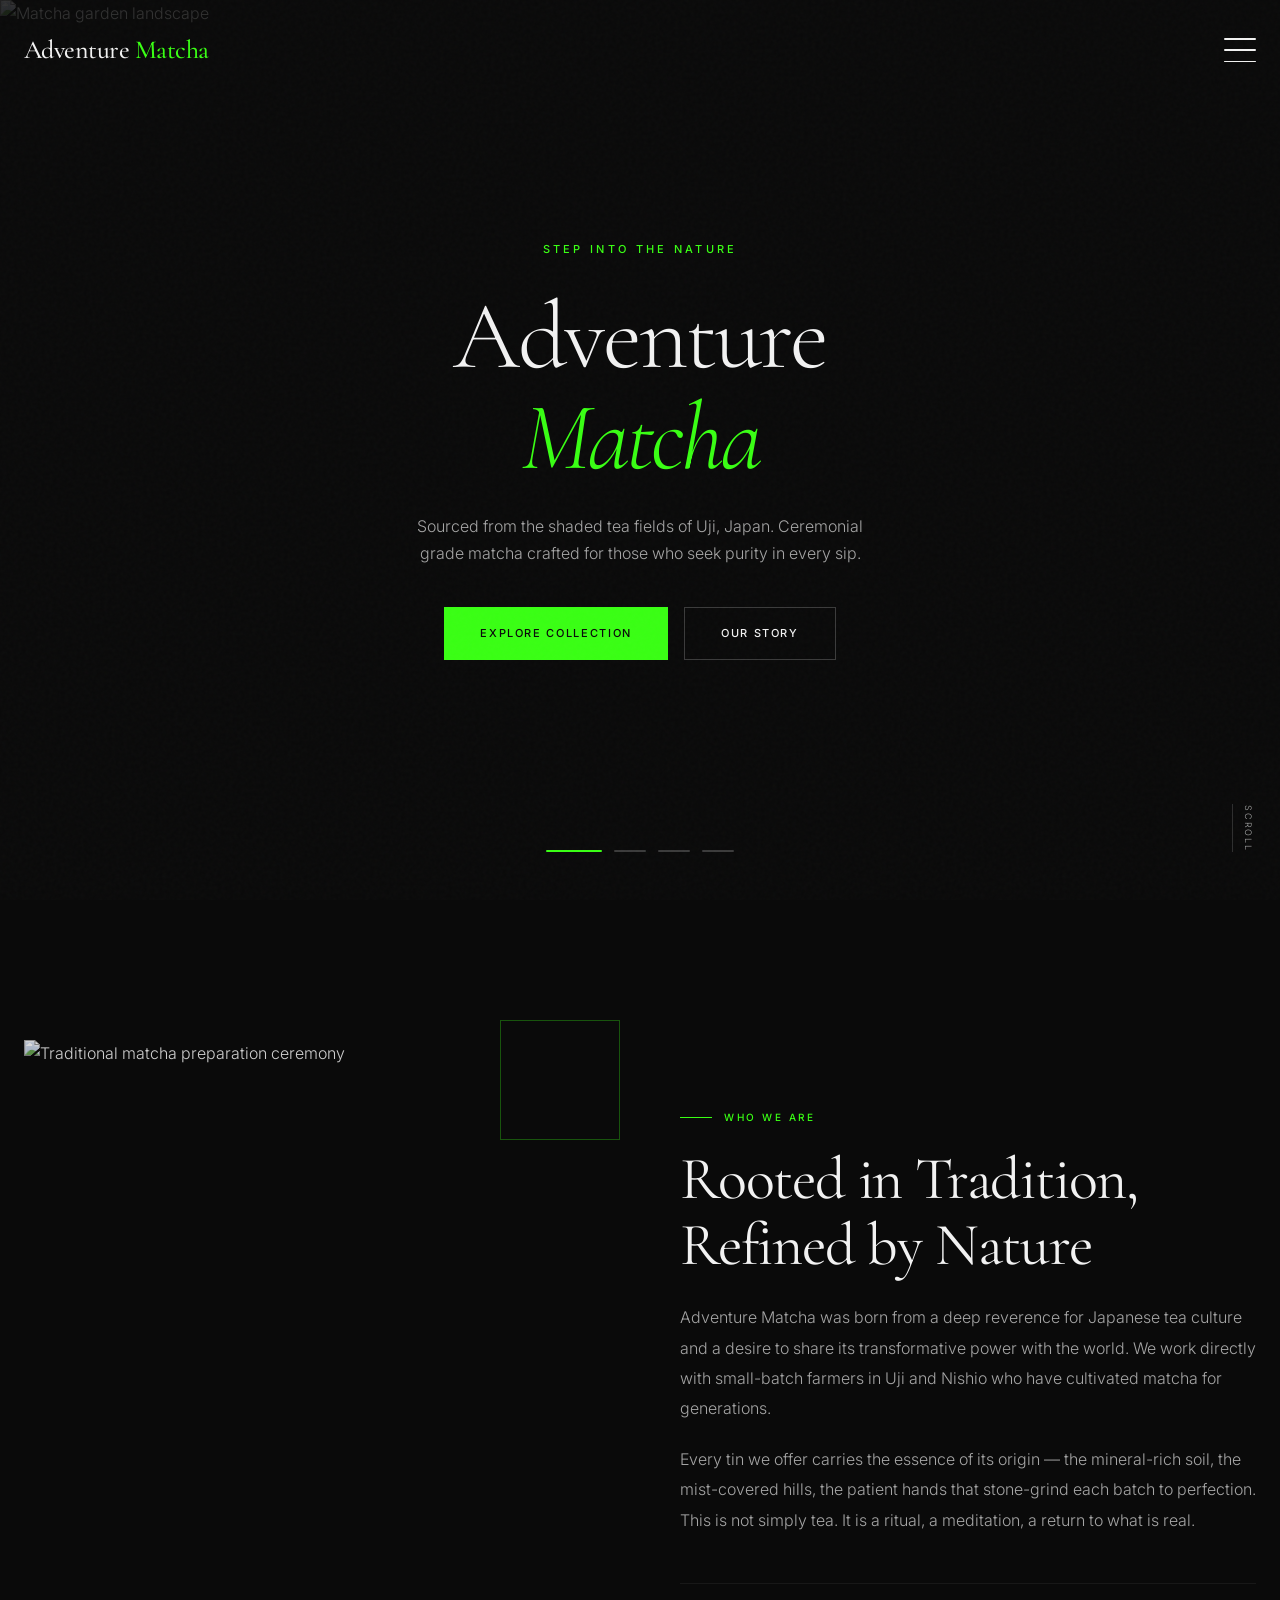
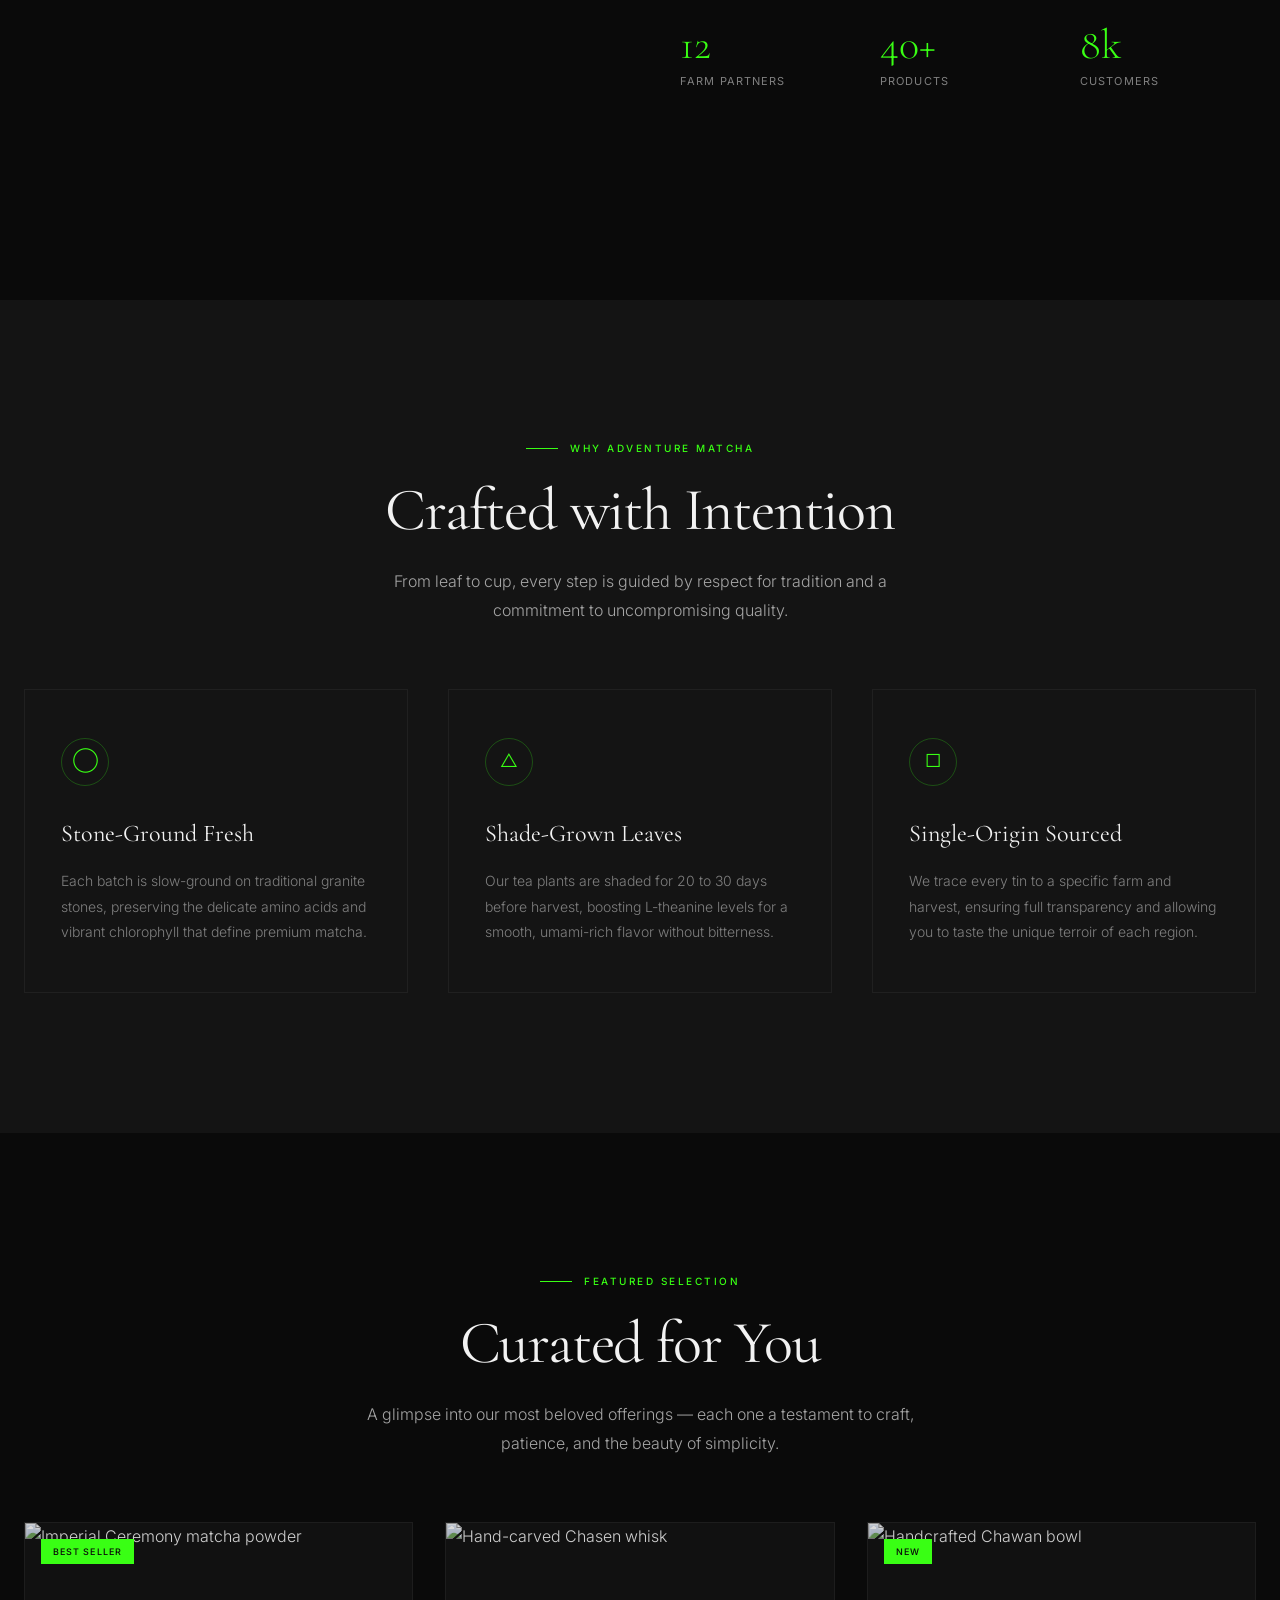
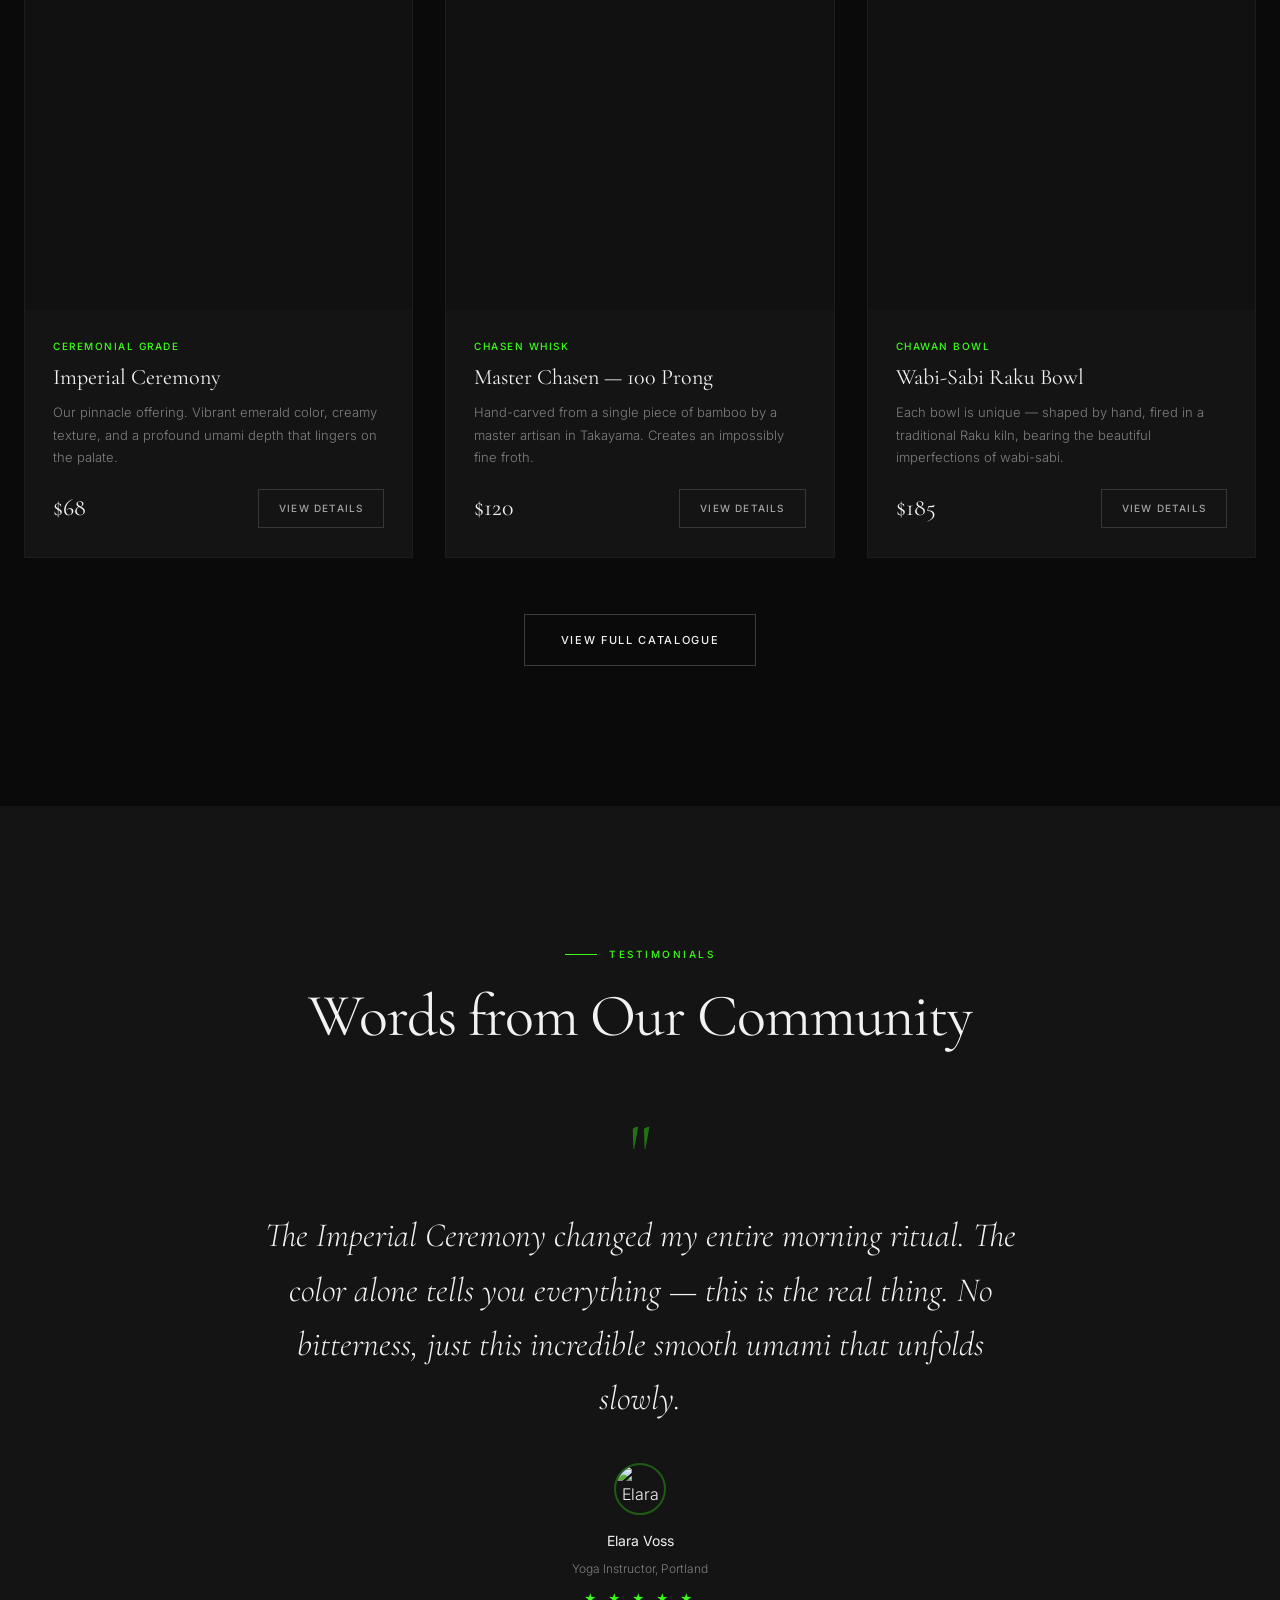
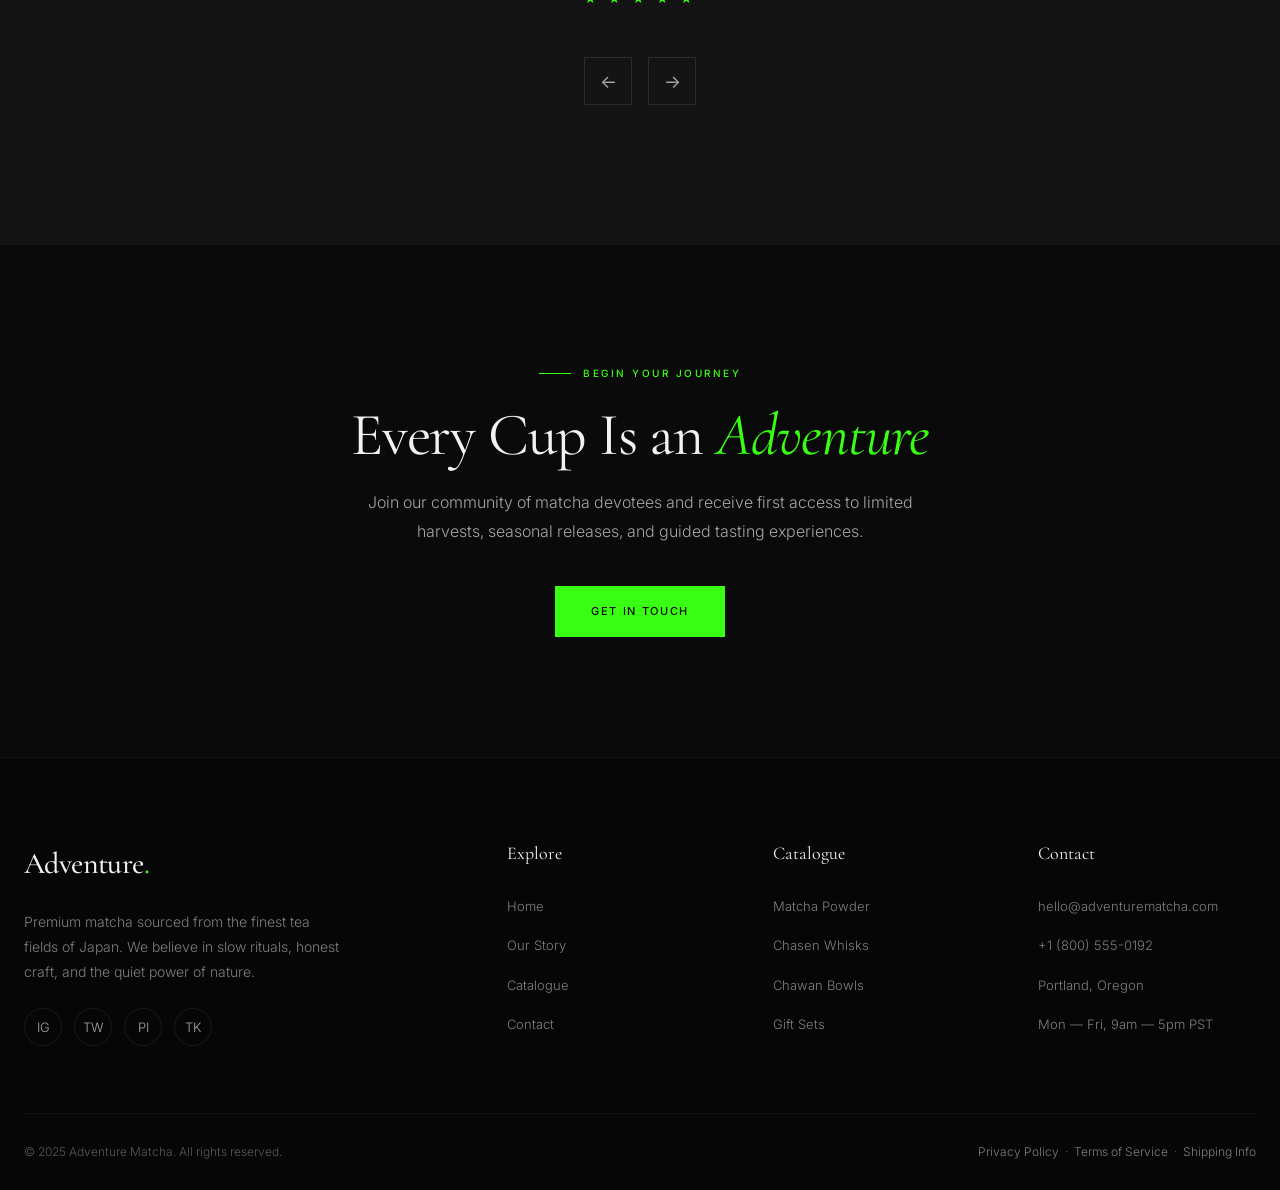
==== index.html @ eb74f06c "Update index.html" ====
<!DOCTYPE html>
<html lang="en">
<head>
  <meta charset="UTF-8">
  <meta name="viewport" content="width=device-width, initial-scale=1.0">
  <meta name="description" content="Adventure Matcha — Premium ceremonial and culinary grade matcha powders, traditional chasen whisks, and handcrafted chawan bowls. Step into the nature.">
  <title>Adventure Matcha — Step into the nature</title>

  <!-- Google Fonts -->
  <link rel="preconnect" href="https://fonts.googleapis.com">
  <link rel="preconnect" href="https://fonts.gstatic.com" crossorigin>
  <link href="https://fonts.googleapis.com/css2?family=Cormorant+Garamond:ital,wght@0,300;0,400;0,500;0,600;0,700;1,300;1,400;1,500&family=Inter:wght@200;300;400;500&display=swap" rel="stylesheet">

  <style>
    /* ===== RESET & BASE ===== */
    *, *::before, *::after { margin: 0; padding: 0; box-sizing: border-box; }
    html { scroll-behavior: smooth; font-size: 16px; }
    body {
      font-family: 'Inter', sans-serif;
      font-weight: 300;
      color: #F2F2F2;
      background: #0a0a0a;
      line-height: 1.7;
      overflow-x: hidden;
      -webkit-font-smoothing: antialiased;
    }
    a { color: inherit; text-decoration: none; }
    img { display: block; max-width: 100%; height: auto; }
    button { cursor: pointer; border: none; background: none; font-family: inherit; color: inherit; }
    ul { list-style: none; }
    ::selection { background: rgba(57,255,20,0.3); color: #fff; }

    /* ===== CSS VARIABLES ===== */
    :root {
      --neon-green: #39FF14;
      --neon-green-rgb: 57,255,20;
      --charcoal: #595959;
      --grey: #7F7F7F;
      --silver: #A5A5A5;
      --dust-grey: #CCCCCC;
      --platinum: #F2F2F2;
      --bg-dark: #0a0a0a;
      --bg-card: #141414;
      --bg-card-hover: #1a1a1a;
      --font-display: 'Cormorant Garamond', serif;
      --font-body: 'Inter', sans-serif;
      --section-padding: 140px 0;
      --container-max: 1340px;
      --container-pad: 24px;
      --transition-smooth: all 0.5s cubic-bezier(0.25, 0.46, 0.45, 0.94);
    }

    /* ===== UTILITY ===== */
    .container {
      max-width: var(--container-max);
      margin: 0 auto;
      padding: 0 var(--container-pad);
    }
    .sr-only {
      position: absolute; width: 1px; height: 1px;
      padding: 0; margin: -1px; overflow: hidden;
      clip: rect(0,0,0,0); border: 0;
    }

    /* ===== SCROLL REVEAL ===== */
    .reveal {
      opacity: 0;
      transform: translateY(40px);
      transition: opacity 0.9s ease, transform 0.9s ease;
    }
    .reveal.revealed {
      opacity: 1;
      transform: translateY(0);
    }
    .reveal-delay-1 { transition-delay: 0.1s; }
    .reveal-delay-2 { transition-delay: 0.2s; }
    .reveal-delay-3 { transition-delay: 0.3s; }
    .reveal-delay-4 { transition-delay: 0.4s; }
    .reveal-delay-5 { transition-delay: 0.5s; }

    /* ===== TYPOGRAPHY ===== */
    .section-label {
      font-family: var(--font-body);
      font-size: 10px;
      font-weight: 500;
      letter-spacing: 0.25em;
      text-transform: uppercase;
      color: var(--neon-green);
      margin-bottom: 20px;
      display: flex;
      align-items: center;
      gap: 12px;
    }
    .section-label::before {
      content: '';
      width: 32px;
      height: 1px;
      background: var(--neon-green);
    }
    .section-title {
      font-family: var(--font-display);
      font-size: clamp(36px, 5vw, 60px);
      font-weight: 400;
      line-height: 1.1;
      letter-spacing: -0.02em;
      color: var(--platinum);
      margin-bottom: 24px;
    }
    .section-subtitle {
      font-size: 16px;
      font-weight: 300;
      color: var(--silver);
      max-width: 560px;
      line-height: 1.8;
    }
    .section-header {
      margin-bottom: 64px;
    }
    .section-header.center {
      text-align: center;
    }
    .section-header.center .section-label {
      justify-content: center;
    }
    .section-header.center .section-subtitle {
      margin: 0 auto;
    }

    /* ===== NAVIGATION ===== */
    .nav {
      position: fixed;
      top: 0; left: 0; right: 0;
      z-index: 1000;
      padding: 28px 0;
      transition: var(--transition-smooth);
    }
    .nav.scrolled {
      padding: 16px 0;
      background: rgba(10,10,10,0.92);
      backdrop-filter: blur(24px);
      -webkit-backdrop-filter: blur(24px);
      border-bottom: 1px solid rgba(255,255,255,0.04);
    }
    .nav-inner {
      display: flex;
      align-items: center;
      justify-content: space-between;
      max-width: var(--container-max);
      margin: 0 auto;
      padding: 0 var(--container-pad);
    }
    .nav-logo {
      font-family: var(--font-display);
      font-size: 26px;
      font-weight: 500;
      color: var(--platinum);
      letter-spacing: -0.02em;
      z-index: 1001;
    }
    .nav-logo span {
      color: var(--neon-green);
    }

    /* Hamburger */
    .hamburger {
      width: 32px;
      height: 24px;
      position: relative;
      z-index: 1001;
      display: flex;
      flex-direction: column;
      justify-content: space-between;
    }
    .hamburger-line {
      display: block;
      width: 100%;
      height: 1.5px;
      background: var(--platinum);
      border-radius: 2px;
      transition: var(--transition-smooth);
      transform-origin: center;
    }
    .hamburger.active .hamburger-line:nth-child(1) {
      transform: translateY(11.25px) rotate(45deg);
      background: var(--neon-green);
    }
    .hamburger.active .hamburger-line:nth-child(2) {
      opacity: 0;
      transform: scaleX(0);
    }
    .hamburger.active .hamburger-line:nth-child(3) {
      transform: translateY(-11.25px) rotate(-45deg);
      background: var(--neon-green);
    }

    /* Mobile Nav Overlay */
    .mobile-nav {
      position: fixed;
      inset: 0;
      background: rgba(5,5,5,0.98);
      backdrop-filter: blur(40px);
      -webkit-backdrop-filter: blur(40px);
      z-index: 999;
      display: flex;
      flex-direction: column;
      align-items: center;
      justify-content: center;
      opacity: 0;
      visibility: hidden;
      transition: opacity 0.5s ease, visibility 0.5s ease;
    }
    .mobile-nav.open {
      opacity: 1;
      visibility: visible;
    }
    .mobile-nav-links {
      display: flex;
      flex-direction: column;
      align-items: center;
      gap: 8px;
    }
    .mobile-nav-links a {
      font-family: var(--font-display);
      font-size: clamp(32px, 6vw, 52px);
      font-weight: 400;
      color: var(--silver);
      padding: 8px 24px;
      transition: color 0.4s ease, transform 0.4s ease;
      transform: translateY(30px);
      opacity: 0;
      transition: color 0.4s ease, transform 0.5s ease, opacity 0.5s ease;
    }
    .mobile-nav.open .mobile-nav-links a {
      transform: translateY(0);
      opacity: 1;
    }
    .mobile-nav.open .mobile-nav-links a:nth-child(1) { transition-delay: 0.15s; }
    .mobile-nav.open .mobile-nav-links a:nth-child(2) { transition-delay: 0.25s; }
    .mobile-nav.open .mobile-nav-links a:nth-child(3) { transition-delay: 0.35s; }
    .mobile-nav.open .mobile-nav-links a:nth-child(4) { transition-delay: 0.45s; }
    .mobile-nav-links a:hover,
    .mobile-nav-links a.active {
      color: var(--neon-green);
    }
    .mobile-nav-footer {
      position: absolute;
      bottom: 48px;
      display: flex;
      gap: 24px;
      transform: translateY(20px);
      opacity: 0;
      transition: transform 0.5s ease 0.55s, opacity 0.5s ease 0.55s;
    }
    .mobile-nav.open .mobile-nav-footer {
      transform: translateY(0);
      opacity: 1;
    }
    .mobile-nav-footer a {
      width: 40px;
      height: 40px;
      border: 1px solid rgba(255,255,255,0.1);
      border-radius: 50%;
      display: flex;
      align-items: center;
      justify-content: center;
      color: var(--silver);
      font-size: 14px;
      transition: border-color 0.3s, color 0.3s;
    }
    .mobile-nav-footer a:hover {
      border-color: var(--neon-green);
      color: var(--neon-green);
    }

    /* ===== HERO CAROUSEL ===== */
    .hero {
      position: relative;
      height: 100vh;
      min-height: 700px;
      overflow: hidden;
    }
    .hero-slides {
      position: absolute;
      inset: 0;
    }
    .hero-slide {
      position: absolute;
      inset: 0;
      opacity: 0;
      transition: opacity 1.5s ease;
    }
    .hero-slide.active {
      opacity: 1;
    }
    .hero-slide img {
      width: 100%;
      height: 100%;
      object-fit: cover;
      filter: brightness(0.3) saturate(0.6);
      transform: scale(1.08);
      transition: transform 8s ease;
    }
    .hero-slide.active img {
      transform: scale(1);
    }
    .hero-overlay {
      position: absolute;
      inset: 0;
      background: linear-gradient(
        to bottom,
        rgba(10,10,10,0.4) 0%,
        rgba(10,10,10,0.2) 40%,
        rgba(10,10,10,0.6) 80%,
        rgba(10,10,10,1) 100%
      );
      z-index: 1;
    }
    .hero-content {
      position: absolute;
      inset: 0;
      z-index: 2;
      display: flex;
      flex-direction: column;
      align-items: center;
      justify-content: center;
      text-align: center;
      padding: 0 var(--container-pad);
    }
    .hero-tagline {
      font-family: var(--font-body);
      font-size: 11px;
      font-weight: 500;
      letter-spacing: 0.3em;
      text-transform: uppercase;
      color: var(--neon-green);
      margin-bottom: 28px;
      opacity: 0;
      transform: translateY(20px);
      animation: heroFadeUp 1s ease 0.3s forwards;
    }
    .hero-title {
      font-family: var(--font-display);
      font-size: clamp(42px, 8vw, 96px);
      font-weight: 300;
      line-height: 1.05;
      letter-spacing: -0.03em;
      color: var(--platinum);
      margin-bottom: 24px;
      opacity: 0;
      transform: translateY(30px);
      animation: heroFadeUp 1s ease 0.5s forwards;
    }
    .hero-title em {
      font-style: none;
      color: var(--neon-green);
    }
    .hero-desc {
      font-size: 16px;
      font-weight: 300;
      color: var(--silver);
      max-width: 480px;
      margin-bottom: 40px;
      opacity: 0;
      transform: translateY(20px);
      animation: heroFadeUp 1s ease 0.7s forwards;
    }
    .hero-actions {
      display: flex;
      gap: 16px;
      opacity: 0;
      transform: translateY(20px);
      animation: heroFadeUp 1s ease 0.9s forwards;
    }

    @keyframes heroFadeUp {
      to { opacity: 1; transform: translateY(0); }
    }

    /* Buttons */
    .btn-primary {
      display: inline-flex;
      align-items: center;
      gap: 10px;
      padding: 16px 36px;
      background: var(--neon-green);
      color: #0a0a0a;
      font-family: var(--font-body);
      font-size: 11px;
      font-weight: 500;
      letter-spacing: 0.15em;
      text-transform: uppercase;
      border-radius: 0;
      transition: var(--transition-smooth);
      position: relative;
      overflow: hidden;
    }
    .btn-primary::before {
      content: '';
      position: absolute;
      inset: 0;
      background: #fff;
      transform: translateX(-101%);
      transition: transform 0.5s ease;
    }
    .btn-primary:hover::before {
      transform: translateX(0);
    }
    .btn-primary span {
      position: relative;
      z-index: 1;
    }
    .btn-primary:hover {
      box-shadow: 0 0 30px rgba(var(--neon-green-rgb), 0.4);
    }
    .btn-outline {
      display: inline-flex;
      align-items: center;
      gap: 10px;
      padding: 16px 36px;
      border: 1px solid rgba(255,255,255,0.2);
      color: var(--platinum);
      font-family: var(--font-body);
      font-size: 11px;
      font-weight: 500;
      letter-spacing: 0.15em;
      text-transform: uppercase;
      transition: var(--transition-smooth);
    }
    .btn-outline:hover {
      border-color: var(--neon-green);
      color: var(--neon-green);
    }

    /* Hero Indicators */
    .hero-indicators {
      position: absolute;
      bottom: 48px;
      left: 50%;
      transform: translateX(-50%);
      z-index: 3;
      display: flex;
      gap: 12px;
    }
    .hero-dot {
      width: 32px;
      height: 2px;
      background: rgba(255,255,255,0.2);
      border-radius: 2px;
      transition: var(--transition-smooth);
      cursor: pointer;
    }
    .hero-dot.active {
      width: 56px;
      background: var(--neon-green);
    }

    /* Hero Scroll Hint */
    .hero-scroll {
      position: absolute;
      bottom: 48px;
      right: var(--container-pad);
      z-index: 3;
      display: flex;
      flex-direction: column;
      align-items: center;
      gap: 8px;
      color: var(--silver);
      font-size: 9px;
      letter-spacing: 0.2em;
      text-transform: uppercase;
      writing-mode: vertical-rl;
    }
    .hero-scroll-line {
      width: 1px;
      height: 48px;
      background: rgba(255,255,255,0.15);
      position: relative;
      overflow: hidden;
    }
    .hero-scroll-line::after {
      content: '';
      position: absolute;
      top: -100%;
      left: 0;
      width: 100%;
      height: 100%;
      background: var(--neon-green);
      animation: scrollLine 2s ease infinite;
    }
    @keyframes scrollLine {
      0% { top: -100%; }
      50% { top: 0; }
      100% { top: 100%; }
    }

    /* ===== PARALLAX ===== */
    .parallax-section {
      position: relative;
      overflow: hidden;
    }
    .parallax-bg {
      position: absolute;
      inset: -20% 0;
      background-size: cover;
      background-position: center;
      background-repeat: no-repeat;
      will-change: transform;
    }

    /* ===== INTRO SECTION ===== */
    .intro {
      padding: var(--section-padding);
    }
    .intro-grid {
      display: grid;
      grid-template-columns: 1fr 1fr;
      gap: 80px;
      align-items: center;
    }
    .intro-image-wrap {
      position: relative;
    }
    .intro-image-wrap img {
      width: 100%;
      aspect-ratio: 4/5;
      object-fit: cover;
      filter: brightness(0.85) saturate(0.7);
    }
    .intro-image-accent {
      position: absolute;
      top: -20px;
      right: -20px;
      width: 120px;
      height: 120px;
      border: 1px solid rgba(var(--neon-green-rgb), 0.3);
      z-index: -1;
    }
    .intro-text p {
      color: var(--silver);
      font-size: 16px;
      margin-bottom: 20px;
      line-height: 1.9;
    }
    .intro-stats {
      display: grid;
      grid-template-columns: repeat(3, 1fr);
      gap: 24px;
      margin-top: 48px;
      padding-top: 40px;
      border-top: 1px solid rgba(255,255,255,0.06);
    }
    .stat-number {
      font-family: var(--font-display);
      font-size: 42px;
      font-weight: 300;
      color: var(--neon-green);
      line-height: 1;
      margin-bottom: 6px;
    }
    .stat-label {
      font-size: 11px;
      font-weight: 400;
      letter-spacing: 0.1em;
      text-transform: uppercase;
      color: var(--grey);
    }

    /* ===== FEATURES ===== */
    .features {
      padding: var(--section-padding);
      background: var(--bg-card);
    }
    .features-grid {
      display: grid;
      grid-template-columns: repeat(3, 1fr);
      gap: 40px;
    }
    .feature-card {
      padding: 48px 36px;
      border: 1px solid rgba(255,255,255,0.05);
      transition: var(--transition-smooth);
      position: relative;
      overflow: hidden;
    }
    .feature-card::before {
      content: '';
      position: absolute;
      top: 0; left: 0;
      width: 100%;
      height: 2px;
      background: var(--neon-green);
      transform: scaleX(0);
      transform-origin: left;
      transition: transform 0.6s ease;
    }
    .feature-card:hover::before {
      transform: scaleX(1);
    }
    .feature-card:hover {
      border-color: rgba(var(--neon-green-rgb), 0.15);
      background: var(--bg-card-hover);
    }
    .feature-icon {
      width: 48px;
      height: 48px;
      border: 1px solid rgba(var(--neon-green-rgb), 0.25);
      border-radius: 50%;
      display: flex;
      align-items: center;
      justify-content: center;
      margin-bottom: 28px;
      color: var(--neon-green);
      font-size: 18px;
    }
    .feature-card h3 {
      font-family: var(--font-display);
      font-size: 24px;
      font-weight: 400;
      color: var(--platinum);
      margin-bottom: 14px;
    }
    .feature-card p {
      font-size: 14px;
      color: var(--grey);
      line-height: 1.8;
    }

    /* ===== PRODUCT CARDS ===== */
    .products-section {
      padding: var(--section-padding);
    }
    .products-grid {
      display: grid;
      grid-template-columns: repeat(3, 1fr);
      gap: 32px;
    }
    .product-card {
      background: var(--bg-card);
      border: 1px solid rgba(255,255,255,0.04);
      overflow: hidden;
      transition: var(--transition-smooth);
      position: relative;
    }
    .product-card:hover {
      border-color: rgba(var(--neon-green-rgb), 0.15);
      transform: translateY(-6px);
      box-shadow: 0 20px 60px rgba(0,0,0,0.4);
    }
    .product-image {
      position: relative;
      overflow: hidden;
      aspect-ratio: 1/1;
      background: #111;
    }
    .product-image img {
      width: 100%;
      height: 100%;
      object-fit: cover;
      filter: brightness(0.85) saturate(0.6);
      transition: transform 0.7s ease, filter 0.7s ease;
    }
    .product-card:hover .product-image img {
      transform: scale(1.06);
      filter: brightness(0.95) saturate(0.8);
    }
    .product-badge {
      position: absolute;
      top: 16px;
      left: 16px;
      padding: 5px 12px;
      background: var(--neon-green);
      color: #0a0a0a;
      font-size: 9px;
      font-weight: 500;
      letter-spacing: 0.12em;
      text-transform: uppercase;
    }
    .product-info {
      padding: 28px;
    }
    .product-grade {
      font-size: 10px;
      font-weight: 500;
      letter-spacing: 0.15em;
      text-transform: uppercase;
      color: var(--neon-green);
      margin-bottom: 8px;
    }
    .product-name {
      font-family: var(--font-display);
      font-size: 22px;
      font-weight: 400;
      color: var(--platinum);
      margin-bottom: 10px;
      line-height: 1.3;
    }
    .product-desc {
      font-size: 13px;
      color: var(--grey);
      line-height: 1.7;
      margin-bottom: 20px;
    }
    .product-bottom {
      display: flex;
      align-items: center;
      justify-content: space-between;
    }
    .product-price {
      font-family: var(--font-display);
      font-size: 24px;
      font-weight: 400;
      color: var(--platinum);
    }
    .product-btn {
      padding: 10px 20px;
      border: 1px solid rgba(255,255,255,0.15);
      font-size: 10px;
      font-weight: 500;
      letter-spacing: 0.12em;
      text-transform: uppercase;
      color: var(--silver);
      transition: var(--transition-smooth);
    }
    .product-btn:hover {
      border-color: var(--neon-green);
      color: var(--neon-green);
    }

    /* Category Tabs */
    .category-tabs {
      display: flex;
      justify-content: center;
      gap: 8px;
      margin-bottom: 56px;
      flex-wrap: wrap;
    }
    .category-tab {
      padding: 12px 28px;
      font-size: 11px;
      font-weight: 500;
      letter-spacing: 0.12em;
      text-transform: uppercase;
      color: var(--silver);
      border: 1px solid rgba(255,255,255,0.08);
      transition: var(--transition-smooth);
    }
    .category-tab:hover,
    .category-tab.active {
      border-color: var(--neon-green);
      color: var(--neon-green);
      background: rgba(var(--neon-green-rgb), 0.05);
    }

    /* Tab Content */
    .tab-content {
      display: none;
    }
    .tab-content.active {
      display: block;
    }

    /* ===== TESTIMONIALS ===== */
    .testimonials {
      padding: var(--section-padding);
      background: var(--bg-card);
    }
    .testimonial-slider {
      position: relative;
      max-width: 800px;
      margin: 0 auto;
      overflow: hidden;
    }
    .testimonial-track {
      display: flex;
      transition: transform 0.7s ease;
    }
    .testimonial-slide {
      min-width: 100%;
      padding: 0 20px;
      text-align: center;
    }
    .testimonial-quote {
      font-family: var(--font-display);
      font-size: clamp(24px, 3vw, 34px);
      font-weight: 300;
      font-style: italic;
      color: var(--platinum);
      line-height: 1.6;
      margin-bottom: 36px;
    }
    .testimonial-quote::before {
      content: '"';
      display: block;
      font-size: 80px;
      line-height: 1;
      color: var(--neon-green);
      opacity: 0.4;
      margin-bottom: 16px;
      font-style: normal;
    }
    .testimonial-author {
      display: flex;
      flex-direction: column;
      align-items: center;
      gap: 6px;
    }
    .testimonial-author img {
      width: 52px;
      height: 52px;
      border-radius: 50%;
      object-fit: cover;
      border: 2px solid rgba(var(--neon-green-rgb), 0.3);
      margin-bottom: 8px;
    }
    .testimonial-name {
      font-size: 14px;
      font-weight: 400;
      color: var(--platinum);
    }
    .testimonial-role {
      font-size: 12px;
      color: var(--grey);
    }
    .testimonial-stars {
      color: var(--neon-green);
      font-size: 12px;
      letter-spacing: 4px;
      margin-top: 4px;
    }
    .testimonial-controls {
      display: flex;
      justify-content: center;
      gap: 16px;
      margin-top: 48px;
    }
    .testimonial-btn {
      width: 48px;
      height: 48px;
      border: 1px solid rgba(255,255,255,0.1);
      display: flex;
      align-items: center;
      justify-content: center;
      color: var(--silver);
      font-size: 18px;
      transition: var(--transition-smooth);
    }
    .testimonial-btn:hover {
      border-color: var(--neon-green);
      color: var(--neon-green);
    }

    /* ===== CTA BANNER ===== */
    .cta-banner {
      padding: 120px 0;
      text-align: center;
      position: relative;
      overflow: hidden;
    }
    .cta-banner-bg {
      position: absolute;
      inset: -20% 0;
      background: url('https://picsum.photos/seed/matchafield/1600/600.jpg') center/cover no-repeat;
      filter: brightness(0.2) saturate(0.4);
    }
    .cta-banner-content {
      position: relative;
      z-index: 1;
    }
    .cta-banner .section-title {
      margin-bottom: 20px;
    }
    .cta-banner .section-subtitle {
      margin: 0 auto 40px;
    }

    /* ===== CONTACT FORM ===== */
    .contact-section {
      padding: var(--section-padding);
    }
    .contact-grid {
      display: grid;
      grid-template-columns: 1fr 1fr;
      gap: 80px;
    }
    .contact-info-item {
      display: flex;
      gap: 20px;
      margin-bottom: 32px;
    }
    .contact-info-icon {
      width: 44px;
      height: 44px;
      border: 1px solid rgba(var(--neon-green-rgb), 0.2);
      border-radius: 50%;
      display: flex;
      align-items: center;
      justify-content: center;
      color: var(--neon-green);
      font-size: 16px;
      flex-shrink: 0;
    }
    .contact-info-item h4 {
      font-family: var(--font-display);
      font-size: 18px;
      font-weight: 400;
      color: var(--platinum);
      margin-bottom: 4px;
    }
    .contact-info-item p {
      font-size: 14px;
      color: var(--grey);
      line-height: 1.6;
    }
    .contact-form {
      display: flex;
      flex-direction: column;
      gap: 24px;
    }
    .form-row {
      display: grid;
      grid-template-columns: 1fr 1fr;
      gap: 24px;
    }
    .form-group {
      position: relative;
    }
    .form-group label {
      display: block;
      font-size: 10px;
      font-weight: 500;
      letter-spacing: 0.15em;
      text-transform: uppercase;
      color: var(--silver);
      margin-bottom: 8px;
    }
    .form-group input,
    .form-group textarea,
    .form-group select {
      width: 100%;
      padding: 14px 18px;
      background: rgba(255,255,255,0.03);
      border: 1px solid rgba(255,255,255,0.08);
      color: var(--platinum);
      font-family: var(--font-body);
      font-size: 14px;
      font-weight: 300;
      outline: none;
      transition: border-color 0.3s ease;
      border-radius: 0;
      -webkit-appearance: none;
    }
    .form-group input::placeholder,
    .form-group textarea::placeholder {
      color: var(--charcoal);
    }
    .form-group input:focus,
    .form-group textarea:focus,
    .form-group select:focus {
      border-color: var(--neon-green);
    }
    .form-group textarea {
      resize: vertical;
      min-height: 130px;
    }
    .form-group select option {
      background: #1a1a1a;
      color: var(--platinum);
    }
    .form-error {
      font-size: 11px;
      color: #ff4444;
      margin-top: 6px;
      display: none;
    }
    .form-group.error input,
    .form-group.error textarea {
      border-color: #ff4444;
    }
    .form-group.error .form-error {
      display: block;
    }
    .form-success {
      padding: 16px 24px;
      background: rgba(var(--neon-green-rgb), 0.08);
      border: 1px solid rgba(var(--neon-green-rgb), 0.2);
      color: var(--neon-green);
      font-size: 14px;
      display: none;
    }
    .form-success.show {
      display: block;
    }

    /* ===== FOOTER ===== */
    .footer {
      padding: 80px 0 0;
      border-top: 1px solid rgba(255,255,255,0.05);
      background: #060606;
    }
    .footer-grid {
      display: grid;
      grid-template-columns: 2fr 1fr 1fr 1fr;
      gap: 48px;
      margin-bottom: 64px;
    }
    .footer-brand p {
      font-size: 14px;
      color: var(--grey);
      line-height: 1.8;
      margin-top: 20px;
      max-width: 320px;
    }
    .footer-social {
      display: flex;
      gap: 12px;
      margin-top: 24px;
    }
    .footer-social a {
      width: 38px;
      height: 38px;
      border: 1px solid rgba(255,255,255,0.08);
      border-radius: 50%;
      display: flex;
      align-items: center;
      justify-content: center;
      color: var(--silver);
      font-size: 13px;
      transition: var(--transition-smooth);
    }
    .footer-social a:hover {
      border-color: var(--neon-green);
      color: var(--neon-green);
      transform: translateY(-2px);
    }
    .footer-col h4 {
      font-family: var(--font-display);
      font-size: 18px;
      font-weight: 400;
      color: var(--platinum);
      margin-bottom: 24px;
    }
    .footer-col ul li {
      margin-bottom: 12px;
    }
    .footer-col ul a {
      font-size: 13px;
      color: var(--grey);
      transition: color 0.3s;
    }
    .footer-col ul a:hover {
      color: var(--neon-green);
    }
    .footer-bottom {
      padding: 28px 0;
      border-top: 1px solid rgba(255,255,255,0.04);
      display: flex;
      align-items: center;
      justify-content: space-between;
      flex-wrap: wrap;
      gap: 12px;
    }
    .footer-bottom p {
      font-size: 12px;
      color: var(--charcoal);
    }
    .footer-bottom a {
      color: var(--grey);
      transition: color 0.3s;
    }
    .footer-bottom a:hover {
      color: var(--neon-green);
    }

    /* ===== ABOUT STORY ===== */
    .story-section {
      padding: var(--section-padding);
    }
    .story-grid {
      display: grid;
      grid-template-columns: 1fr 1fr;
      gap: 0;
    }
    .story-image {
      position: relative;
      min-height: 500px;
    }
    .story-image img {
      width: 100%;
      height: 100%;
      object-fit: cover;
      filter: brightness(0.8) saturate(0.6);
    }
    .story-text {
      padding: 80px;
      display: flex;
      flex-direction: column;
      justify-content: center;
      background: var(--bg-card);
    }
    .story-text p {
      color: var(--silver);
      font-size: 16px;
      line-height: 1.9;
      margin-bottom: 20px;
    }

    /* ===== VALUES ===== */
    .values {
      padding: var(--section-padding);
      background: var(--bg-card);
    }
    .values-grid {
      display: grid;
      grid-template-columns: repeat(4, 1fr);
      gap: 32px;
    }
    .value-card {
      text-align: center;
      padding: 40px 24px;
    }
    .value-number {
      font-family: var(--font-display);
      font-size: 56px;
      font-weight: 300;
      color: rgba(var(--neon-green-rgb), 0.15);
      line-height: 1;
      margin-bottom: 20px;
    }
    .value-card h3 {
      font-family: var(--font-display);
      font-size: 22px;
      font-weight: 400;
      color: var(--platinum);
      margin-bottom: 12px;
    }
    .value-card p {
      font-size: 13px;
      color: var(--grey);
      line-height: 1.8;
    }

    /* ===== PARALLAX BANNER ===== */
    .parallax-banner {
      height: 50vh;
      min-height: 400px;
      display: flex;
      align-items: center;
      justify-content: center;
      text-align: center;
      position: relative;
      overflow: hidden;
    }
    .parallax-banner .parallax-bg {
      filter: brightness(0.25) saturate(0.4);
    }
    .parallax-banner-content {
      position: relative;
      z-index: 1;
    }
    .parallax-banner .section-title {
      margin-bottom: 12px;
    }

    /* ===== RESPONSIVE ===== */
    @media (max-width: 1024px) {
      .intro-grid,
      .contact-grid,
      .story-grid {
        grid-template-columns: 1fr;
        gap: 48px;
      }
      .story-text {
        padding: 48px;
      }
      .features-grid {
        grid-template-columns: repeat(2, 1fr);
      }
      .products-grid {
        grid-template-columns: repeat(2, 1fr);
      }
      .footer-grid {
        grid-template-columns: 1fr 1fr;
      }
      .values-grid {
        grid-template-columns: repeat(2, 1fr);
      }
      :root {
        --section-padding: 100px 0;
      }
    }
    @media (max-width: 768px) {
      .features-grid,
      .products-grid,
      .values-grid {
        grid-template-columns: 1fr;
        max-width: 480px;
        margin-left: auto;
        margin-right: auto;
      }
      .form-row {
        grid-template-columns: 1fr;
      }
      .footer-grid {
        grid-template-columns: 1fr;
        gap: 40px;
      }
      .hero-actions {
        flex-direction: column;
        align-items: center;
      }
      .hero-scroll { display: none; }
      .story-text { padding: 36px; }
      .intro-stats {
        grid-template-columns: repeat(3, 1fr);
        gap: 16px;
      }
      .stat-number { font-size: 32px; }
      :root {
        --section-padding: 80px 0;
      }
    }
    @media (max-width: 480px) {
      .intro-stats {
        grid-template-columns: 1fr;
        text-align: center;
      }
      .category-tabs {
        gap: 6px;
      }
      .category-tab {
        padding: 10px 18px;
        font-size: 10px;
      }
    }

    /* ===== NOISE TEXTURE ===== */
    body::after {
      content: '';
      position: fixed;
      inset: 0;
      pointer-events: none;
      z-index: 9999;
      opacity: 0.025;
      background-image: url("data:image/svg+xml,%3Csvg viewBox='0 0 256 256' xmlns='http://www.w3.org/2000/svg'%3E%3Cfilter id='noise'%3E%3CfeTurbulence type='fractalNoise' baseFrequency='0.9' numOctaves='4' stitchTiles='stitch'/%3E%3C/filter%3E%3Crect width='100%25' height='100%25' filter='url(%23noise)'/%3E%3C/svg%3E");
    }

    /* ===== GLOW ACCENTS ===== */
    .glow-orb {
      position: absolute;
      border-radius: 50%;
      background: radial-gradient(circle, rgba(var(--neon-green-rgb), 0.08) 0%, transparent 70%);
      pointer-events: none;
    }
  </style>
</head>
<body>

  <!-- ===== NAVIGATION ===== -->
  <nav class="nav" id="mainNav">
    <div class="nav-inner">
      <a href="index.html" class="nav-logo">Adventure<span> Matcha</span></a>
      <button class="hamburger" id="hamburgerBtn" aria-label="Toggle menu">
        <span class="hamburger-line"></span>
        <span class="hamburger-line"></span>
        <span class="hamburger-line"></span>
      </button>
    </div>
  </nav>

  <!-- Mobile Nav Overlay -->
  <div class="mobile-nav" id="mobileNav">
    <div class="mobile-nav-links">
      <a href="index.html" class="active">Home</a>
      <a href="about.html">Our Story</a>
      <a href="catalogue.html">Catalogue</a>
      <a href="contact.html">Contact</a>
    </div>
    <div class="mobile-nav-footer">
      <a href="#" aria-label="Instagram">IG</a>
      <a href="#" aria-label="Twitter">TW</a>
      <a href="#" aria-label="Pinterest">PI</a>
      <a href="#" aria-label="YouTube">YT</a>
    </div>
  </div>

  <!-- ===== HERO CAROUSEL ===== -->
  <section class="hero">
    <div class="hero-slides" id="heroSlides">
      <div class="hero-slide active">
        <img src="https://picsum.photos/seed/matchagarden/1600/900.jpg" alt="Matcha garden landscape" loading="eager">
      </div>
      <div class="hero-slide">
        <img src="https://picsum.photos/seed/greenteaforest/1600/900.jpg" alt="Green tea forest canopy" loading="lazy">
      </div>
      <div class="hero-slide">
        <img src="https://picsum.photos/seed/zenbowl/1600/900.jpg" alt="Zen matcha preparation" loading="lazy">
      </div>
      <div class="hero-slide">
        <img src="https://picsum.photos/seed/matchapowder/1600/900.jpg" alt="Premium matcha powder" loading="lazy">
      </div>
    </div>
    <div class="hero-overlay"></div>
    <div class="hero-content">
      <p class="hero-tagline">Step into the nature</p>
      <h1 class="hero-title">Adventure<br><em>Matcha</em></h1>
      <p class="hero-desc">Sourced from the shaded tea fields of Uji, Japan. Ceremonial grade matcha crafted for those who seek purity in every sip.</p>
      <div class="hero-actions">
        <a href="catalogue.html" class="btn-primary"><span>Explore Collection</span></a>
        <a href="about.html" class="btn-outline"><span>Our Story</span></a>
      </div>
    </div>
    <div class="hero-indicators" id="heroIndicators">
      <button class="hero-dot active" data-slide="0" aria-label="Slide 1"></button>
      <button class="hero-dot" data-slide="1" aria-label="Slide 2"></button>
      <button class="hero-dot" data-slide="2" aria-label="Slide 3"></button>
      <button class="hero-dot" data-slide="3" aria-label="Slide 4"></button>
    </div>
    <div class="hero-scroll">
      <span>Scroll</span>
      <div class="hero-scroll-line"></div>
    </div>
  </section>

  <!-- ===== INTRO ===== -->
  <section class="intro">
    <div class="container">
      <div class="intro-grid">
        <div class="intro-image-wrap reveal">
          <img src="https://picsum.photos/seed/matchaceremony/700/875.jpg" alt="Traditional matcha preparation ceremony">
          <div class="intro-image-accent"></div>
        </div>
        <div class="intro-text">
          <div class="section-label reveal">Who We Are</div>
          <h2 class="section-title reveal reveal-delay-1">Rooted in Tradition,<br>Refined by Nature</h2>
          <p class="reveal reveal-delay-2">Adventure Matcha was born from a deep reverence for Japanese tea culture and a desire to share its transformative power with the world. We work directly with small-batch farmers in Uji and Nishio who have cultivated matcha for generations.</p>
          <p class="reveal reveal-delay-3">Every tin we offer carries the essence of its origin — the mineral-rich soil, the mist-covered hills, the patient hands that stone-grind each batch to perfection. This is not simply tea. It is a ritual, a meditation, a return to what is real.</p>
          <div class="intro-stats reveal reveal-delay-4">
            <div>
              <div class="stat-number">12</div>
              <div class="stat-label">Farm Partners</div>
            </div>
            <div>
              <div class="stat-number">40+</div>
              <div class="stat-label">Products</div>
            </div>
            <div>
              <div class="stat-number">8k</div>
              <div class="stat-label">Customers</div>
            </div>
          </div>
        </div>
      </div>
    </div>
  </section>

  <!-- ===== FEATURES ===== -->
  <section class="features">
    <div class="container">
      <div class="section-header center">
        <div class="section-label reveal">Why Adventure Matcha</div>
        <h2 class="section-title reveal reveal-delay-1">Crafted with Intention</h2>
        <p class="section-subtitle reveal reveal-delay-2">From leaf to cup, every step is guided by respect for tradition and a commitment to uncompromising quality.</p>
      </div>
      <div class="features-grid">
        <div class="feature-card reveal">
          <div class="feature-icon">◯</div>
          <h3>Stone-Ground Fresh</h3>
          <p>Each batch is slow-ground on traditional granite stones, preserving the delicate amino acids and vibrant chlorophyll that define premium matcha.</p>
        </div>
        <div class="feature-card reveal reveal-delay-1">
          <div class="feature-icon">△</div>
          <h3>Shade-Grown Leaves</h3>
          <p>Our tea plants are shaded for 20 to 30 days before harvest, boosting L-theanine levels for a smooth, umami-rich flavor without bitterness.</p>
        </div>
        <div class="feature-card reveal reveal-delay-2">
          <div class="feature-icon">□</div>
          <h3>Single-Origin Sourced</h3>
          <p>We trace every tin to a specific farm and harvest, ensuring full transparency and allowing you to taste the unique terroir of each region.</p>
        </div>
      </div>
    </div>
  </section>

  <!-- ===== FEATURED PRODUCTS ===== -->
  <section class="products-section">
    <div class="container">
      <div class="section-header center">
        <div class="section-label reveal">Featured Selection</div>
        <h2 class="section-title reveal reveal-delay-1">Curated for You</h2>
        <p class="section-subtitle reveal reveal-delay-2">A glimpse into our most beloved offerings — each one a testament to craft, patience, and the beauty of simplicity.</p>
      </div>
      <div class="products-grid">
        <div class="product-card reveal">
          <div class="product-image">
            <img src="https://picsum.photos/seed/ceremonialmatcha/600/600.jpg" alt="Imperial Ceremony matcha powder">
            <span class="product-badge">Best Seller</span>
          </div>
          <div class="product-info">
            <div class="product-grade">Ceremonial Grade</div>
            <h3 class="product-name">Imperial Ceremony</h3>
            <p class="product-desc">Our pinnacle offering. Vibrant emerald color, creamy texture, and a profound umami depth that lingers on the palate.</p>
            <div class="product-bottom">
              <span class="product-price">$68</span>
              <a href="catalogue.html" class="product-btn">View Details</a>
            </div>
          </div>
        </div>
        <div class="product-card reveal reveal-delay-1">
          <div class="product-image">
            <img src="https://picsum.photos/seed/chasenwhisk/600/600.jpg" alt="Hand-carved Chasen whisk">
          </div>
          <div class="product-info">
            <div class="product-grade">Chasen Whisk</div>
            <h3 class="product-name">Master Chasen — 100 Prong</h3>
            <p class="product-desc">Hand-carved from a single piece of bamboo by a master artisan in Takayama. Creates an impossibly fine froth.</p>
            <div class="product-bottom">
              <span class="product-price">$120</span>
              <a href="catalogue.html" class="product-btn">View Details</a>
            </div>
          </div>
        </div>
        <div class="product-card reveal reveal-delay-2">
          <div class="product-image">
            <img src="https://picsum.photos/seed/chawanbowl/600/600.jpg" alt="Handcrafted Chawan bowl">
            <span class="product-badge">New</span>
          </div>
          <div class="product-info">
            <div class="product-grade">Chawan Bowl</div>
            <h3 class="product-name">Wabi-Sabi Raku Bowl</h3>
            <p class="product-desc">Each bowl is unique — shaped by hand, fired in a traditional Raku kiln, bearing the beautiful imperfections of wabi-sabi.</p>
            <div class="product-bottom">
              <span class="product-price">$185</span>
              <a href="catalogue.html" class="product-btn">View Details</a>
            </div>
          </div>
        </div>
      </div>
      <div style="text-align:center; margin-top:56px;" class="reveal">
        <a href="catalogue.html" class="btn-outline"><span>View Full Catalogue</span></a>
      </div>
    </div>
  </section>

  <!-- ===== TESTIMONIALS ===== -->
  <section class="testimonials">
    <div class="container">
      <div class="section-header center">
        <div class="section-label reveal">Testimonials</div>
        <h2 class="section-title reveal reveal-delay-1">Words from Our Community</h2>
      </div>
      <div class="testimonial-slider reveal reveal-delay-2">
        <div class="testimonial-track" id="testimonialTrack">
          <div class="testimonial-slide">
            <div class="testimonial-quote">The Imperial Ceremony changed my entire morning ritual. The color alone tells you everything — this is the real thing. No bitterness, just this incredible smooth umami that unfolds slowly.</div>
            <div class="testimonial-author">
              <img src="https://picsum.photos/seed/person1/100/100.jpg" alt="Elara Voss">
              <span class="testimonial-name">Elara Voss</span>
              <span class="testimonial-role">Yoga Instructor, Portland</span>
              <span class="testimonial-stars">★ ★ ★ ★ ★</span>
            </div>
          </div>
          <div class="testimonial-slide">
            <div class="testimonial-quote">I have tried matcha from Kyoto, from Nishio, from online specialists across three continents. Adventure Matcha's Morning Harmony stands equal to the best I have ever tasted. The whisk craftsmanship is museum-quality.</div>
            <div class="testimonial-author">
              <img src="https://picsum.photos/seed/person2/100/100.jpg" alt="Kenji Murakami">
              <span class="testimonial-name">Kenji Murakami</span>
              <span class="testimonial-role">Tea Sommelier, London</span>
              <span class="testimonial-stars">★ ★ ★ ★ ★</span>
            </div>
          </div>
          <div class="testimonial-slide">
            <div class="testimonial-quote">The packaging, the presentation, the unboxing experience — everything about Adventure Matcha feels intentional and considered. And the Raku bowl they sent is now the centerpiece of my tea space. Simply extraordinary.</div>
            <div class="testimonial-author">
              <img src="https://picsum.photos/seed/person3/100/100.jpg" alt="Sofia Andersson">
              <span class="testimonial-name">Sofia Andersson</span>
              <span class="testimonial-role">Interior Designer, Stockholm</span>
              <span class="testimonial-stars">★ ★ ★ ★ ★</span>
            </div>
          </div>
        </div>
        <div class="testimonial-controls">
          <button class="testimonial-btn" id="testPrev" aria-label="Previous testimonial">←</button>
          <button class="testimonial-btn" id="testNext" aria-label="Next testimonial">→</button>
        </div>
      </div>
    </div>
  </section>

  <!-- ===== CTA BANNER ===== -->
  <section class="cta-banner parallax-section">
    <div class="cta-banner-bg parallax-bg" data-speed="0.3"></div>
    <div class="cta-banner-content reveal">
      <div class="section-label" style="justify-content:center;">Begin Your Journey</div>
      <h2 class="section-title">Every Cup Is an <em style="font-style:italic; color:var(--neon-green);">Adventure</em></h2>
      <p class="section-subtitle">Join our community of matcha devotees and receive first access to limited harvests, seasonal releases, and guided tasting experiences.</p>
      <a href="contact.html" class="btn-primary"><span>Get in Touch</span></a>
    </div>
  </section>

  <!-- ===== FOOTER ===== -->
  <footer class="footer">
    <div class="container">
      <div class="footer-grid">
        <div class="footer-brand">
          <a href="index.html" class="nav-logo" style="font-size:30px;">Adventure<span>.</span></a>
          <p>Premium matcha sourced from the finest tea fields of Japan. We believe in slow rituals, honest craft, and the quiet power of nature.</p>
          <div class="footer-social">
            <a href="#" aria-label="Instagram">IG</a>
            <a href="#" aria-label="Twitter">TW</a>
            <a href="#" aria-label="Pinterest">PI</a>
            <a href="#" aria-label="TikTok">TK</a>
          </div>
        </div>
        <div class="footer-col">
          <h4>Explore</h4>
          <ul>
            <li><a href="index.html">Home</a></li>
            <li><a href="about.html">Our Story</a></li>
            <li><a href="catalogue.html">Catalogue</a></li>
            <li><a href="contact.html">Contact</a></li>
          </ul>
        </div>
        <div class="footer-col">
          <h4>Catalogue</h4>
          <ul>
            <li><a href="catalogue.html#matcha-powder">Matcha Powder</a></li>
            <li><a href="catalogue.html#chasen-whisk">Chasen Whisks</a></li>
            <li><a href="catalogue.html#chawan-bowl">Chawan Bowls</a></li>
            <li><a href="catalogue.html">Gift Sets</a></li>
          </ul>
        </div>
        <div class="footer-col">
          <h4>Contact</h4>
          <ul>
            <li><a href="mailto:hello@adventurematcha.com">hello@adventurematcha.com</a></li>
            <li><a href="tel:+18005550192">+1 (800) 555-0192</a></li>
            <li><a href="#">Portland, Oregon</a></li>
            <li><a href="#">Mon — Fri, 9am — 5pm PST</a></li>
          </ul>
        </div>
      </div>
      <div class="footer-bottom">
        <p>&copy; 2025 Adventure Matcha. All rights reserved.</p>
        <p><a href="#">Privacy Policy</a> &nbsp;·&nbsp; <a href="#">Terms of Service</a> &nbsp;·&nbsp; <a href="#">Shipping Info</a></p>
      </div>
    </div>
  </footer>

  <!-- ===== JAVASCRIPT ===== -->
  <script>
    // ===== HAMBURGER MENU =====
    const hamburger = document.getElementById('hamburgerBtn');
    const mobileNav = document.getElementById('mobileNav');
    const nav = document.getElementById('mainNav');
    let menuOpen = false;

    hamburger.addEventListener('click', () => {
      menuOpen = !menuOpen;
      hamburger.classList.toggle('active', menuOpen);
      mobileNav.classList.toggle('open', menuOpen);
      document.body.style.overflow = menuOpen ? 'hidden' : '';
    });

    // Close menu on link click
    mobileNav.querySelectorAll('a').forEach(link => {
      link.addEventListener('click', () => {
        menuOpen = false;
        hamburger.classList.remove('active');
        mobileNav.classList.remove('open');
        document.body.style.overflow = '';
      });
    });

    // ===== NAV SCROLL EFFECT =====
    window.addEventListener('scroll', () => {
      nav.classList.toggle('scrolled', window.scrollY > 60);
    });

    // ===== HERO CAROUSEL =====
    const slides = document.querySelectorAll('.hero-slide');
    const dots = document.querySelectorAll('.hero-dot');
    let currentSlide = 0;
    let heroInterval;

    function goToSlide(index) {
      slides[currentSlide].classList.remove('active');
      dots[currentSlide].classList.remove('active');
      currentSlide = index;
      slides[currentSlide].classList.add('active');
      dots[currentSlide].classList.add('active');
    }

    function nextSlide() {
      goToSlide((currentSlide + 1) % slides.length);
    }

    function startHeroCarousel() {
      heroInterval = setInterval(nextSlide, 5000);
    }

    dots.forEach(dot => {
      dot.addEventListener('click', () => {
        clearInterval(heroInterval);
        goToSlide(parseInt(dot.dataset.slide));
        startHeroCarousel();
      });
    });

    startHeroCarousel();

    // ===== SCROLL REVEAL =====
    const revealElements = document.querySelectorAll('.reveal');
    const revealObserver = new IntersectionObserver((entries) => {
      entries.forEach(entry => {
        if (entry.isIntersecting) {
          entry.target.classList.add('revealed');
          revealObserver.unobserve(entry.target);
        }
      });
    }, { threshold: 0.1, rootMargin: '0px 0px -60px 0px' });

    revealElements.forEach(el => revealObserver.observe(el));

    // ===== TESTIMONIAL SLIDER =====
    const testTrack = document.getElementById('testimonialTrack');
    const testSlides = testTrack.querySelectorAll('.testimonial-slide');
    let testCurrent = 0;

    document.getElementById('testNext').addEventListener('click', () => {
      testCurrent = (testCurrent + 1) % testSlides.length;
      testTrack.style.transform = `translateX(-${testCurrent * 100}%)`;
    });

    document.getElementById('testPrev').addEventListener('click', () => {
      testCurrent = (testCurrent - 1 + testSlides.length) % testSlides.length;
      testTrack.style.transform = `translateX(-${testCurrent * 100}%)`;
    });

    // Auto-advance testimonials
    setInterval(() => {
      testCurrent = (testCurrent + 1) % testSlides.length;
      testTrack.style.transform = `translateX(-${testCurrent * 100}%)`;
    }, 7000);

    // ===== PARALLAX =====
    const parallaxBgs = document.querySelectorAll('.parallax-bg[data-speed]');
    window.addEventListener('scroll', () => {
      const scrollY = window.scrollY;
      parallaxBgs.forEach(bg => {
        const section = bg.closest('section');
        const rect = section.getBoundingClientRect();
        const speed = parseFloat(bg.dataset.speed) || 0.3;
        if (rect.top < window.innerHeight && rect.bottom > 0) {
          const offset = (rect.top * speed);
          bg.style.transform = `translate3d(0, ${offset}px, 0)`;
        }
      });
    }, { passive: true });
  </script>
</body>
</html>
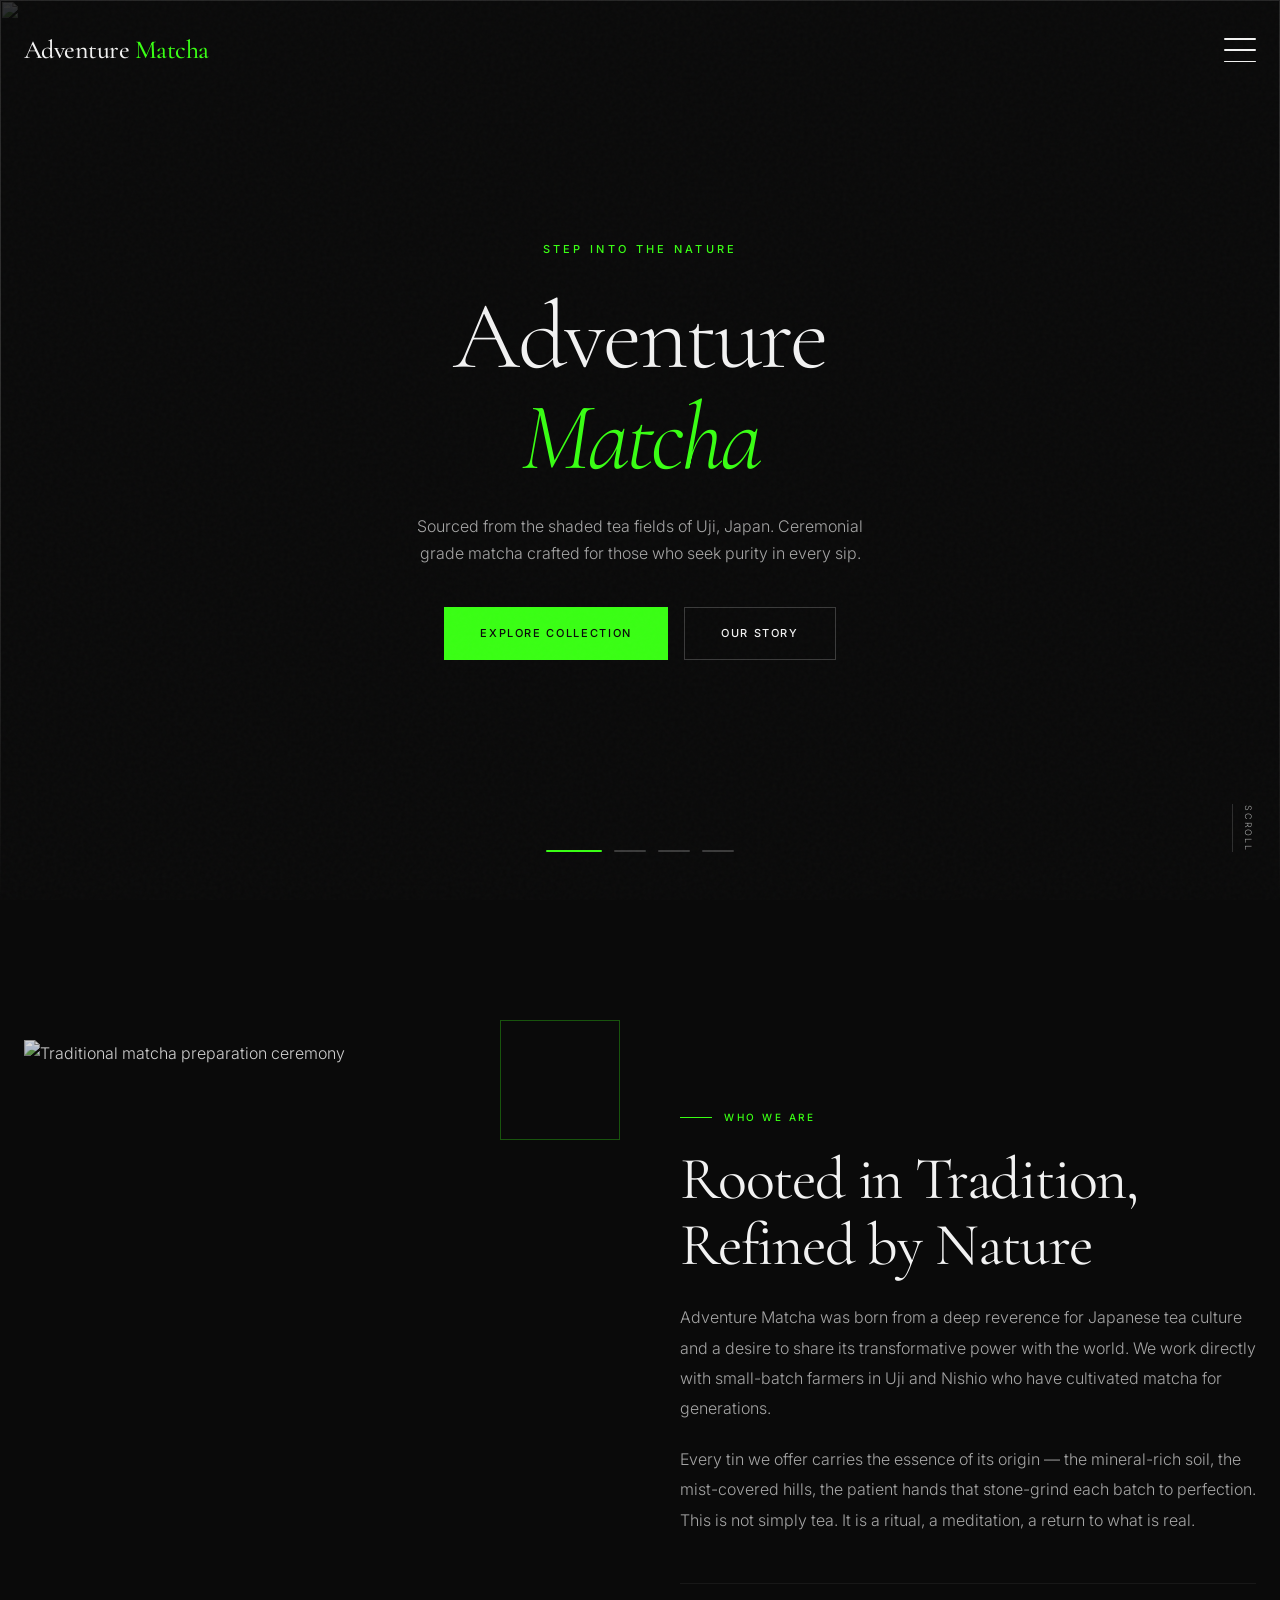
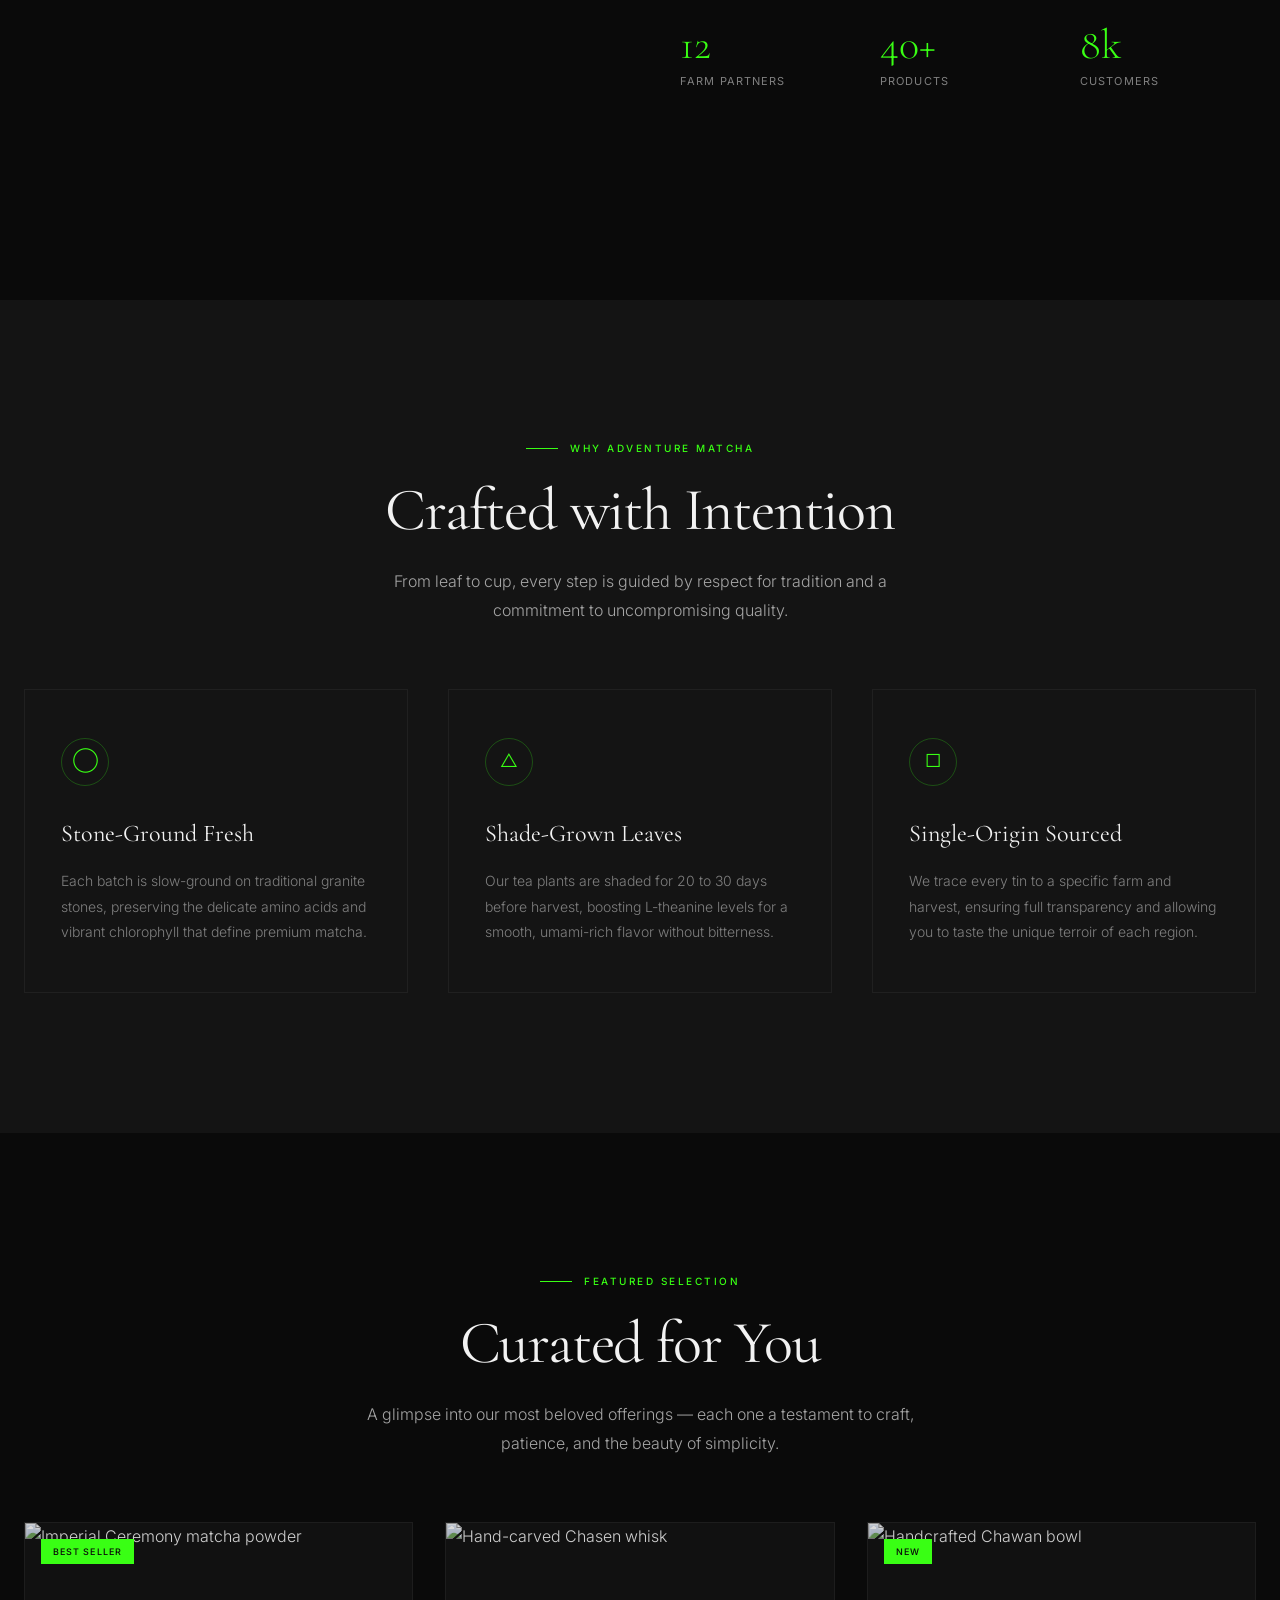
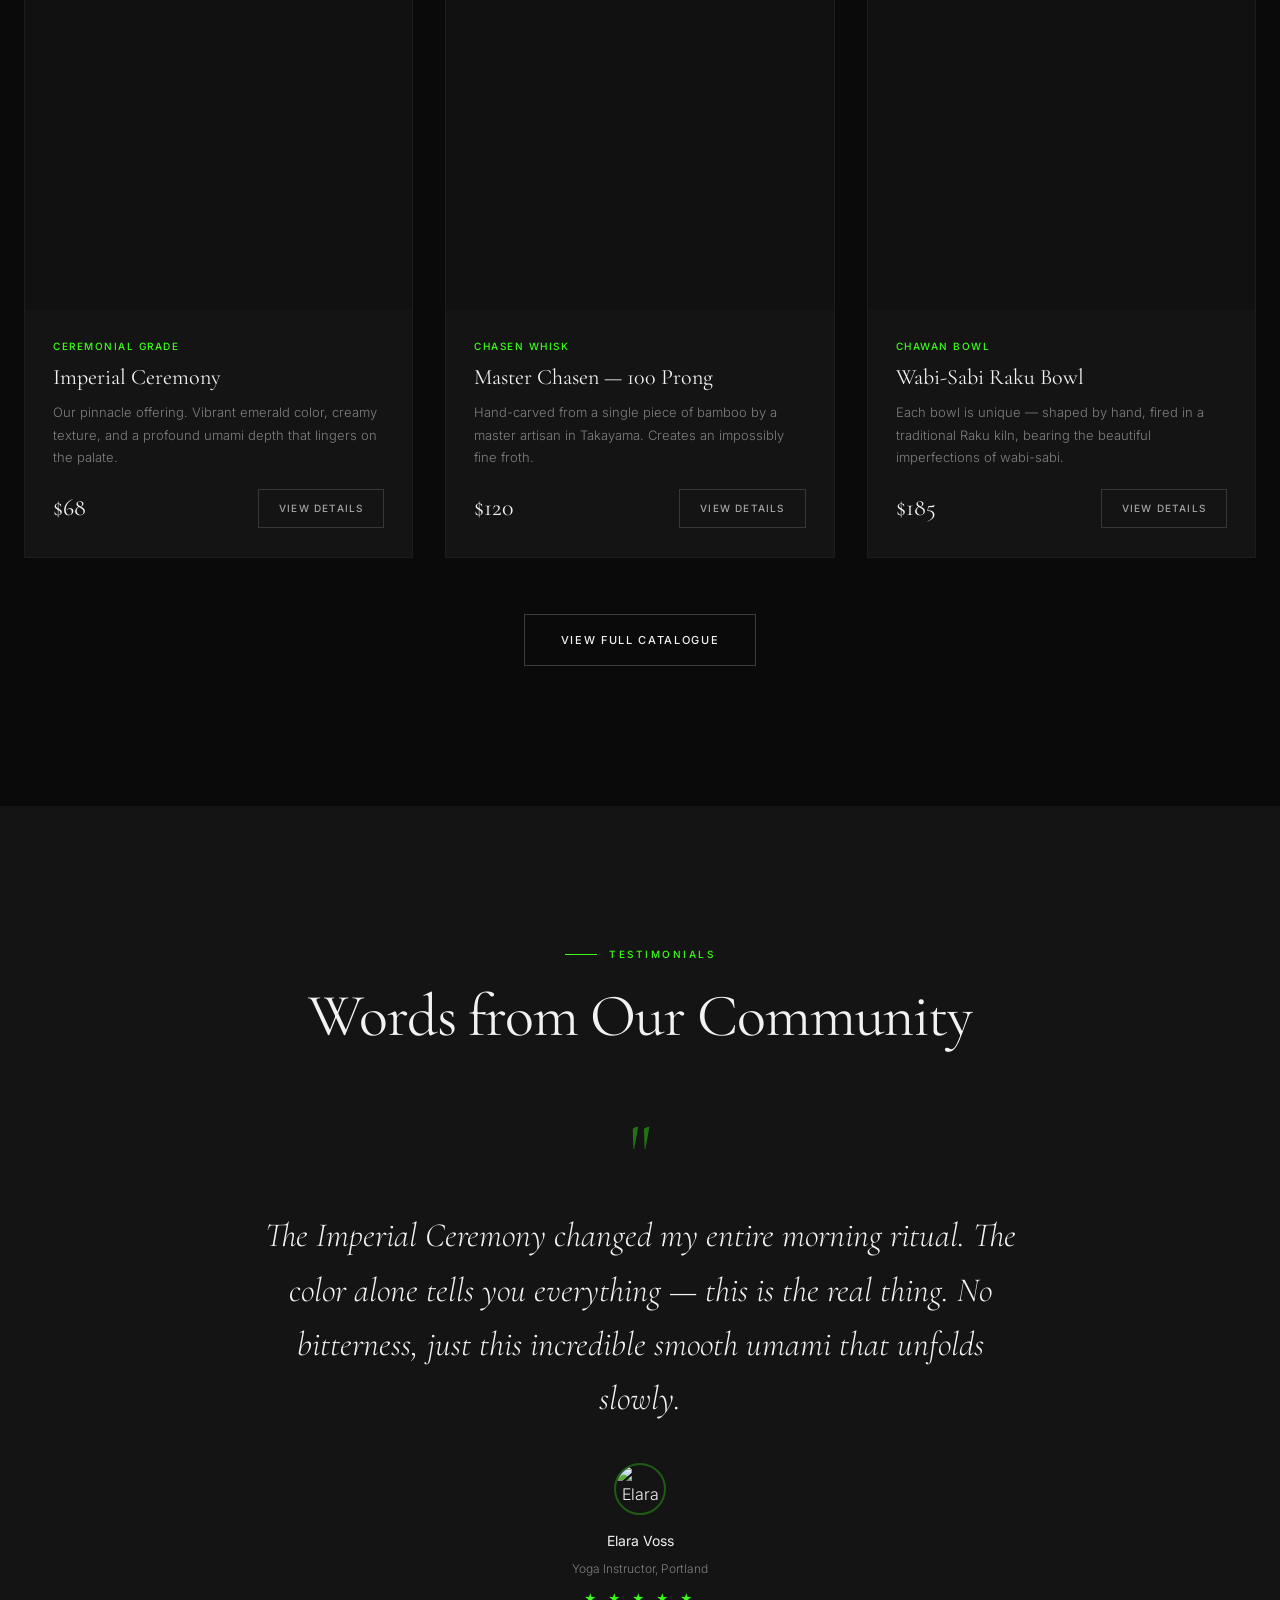
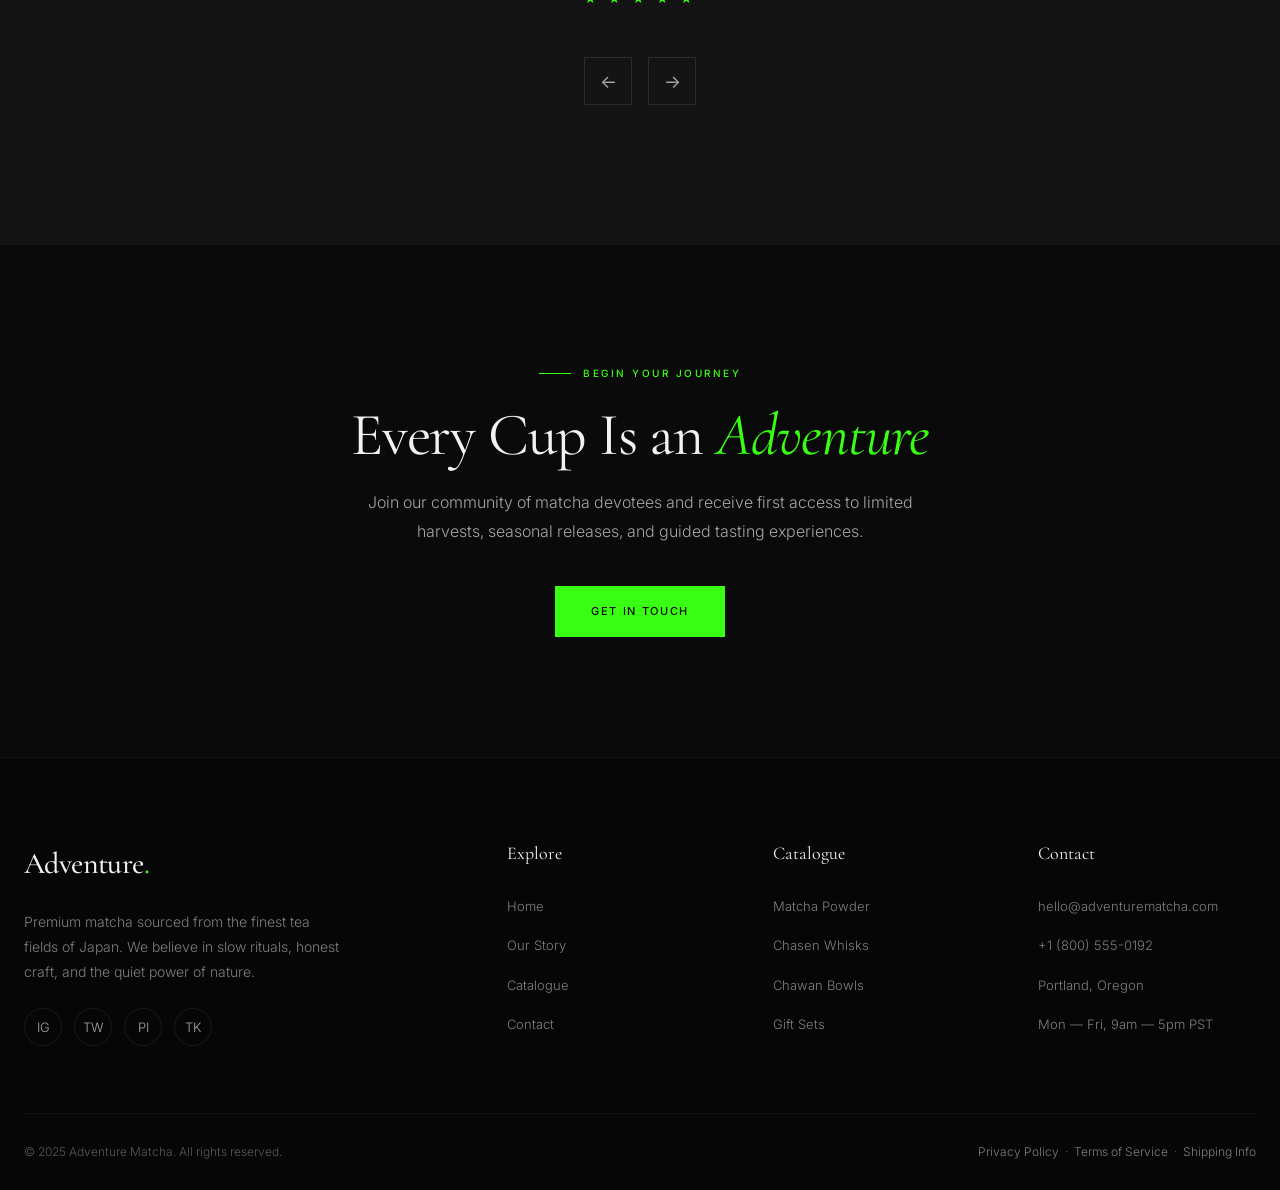
==== commit 3c8b6445: "Update index.html" ====
--- a/index.html
+++ b/index.html
@@ -1287,16 +1287,16 @@
   <section class="hero">
     <div class="hero-slides" id="heroSlides">
       <div class="hero-slide active">
-        <img src="https://picsum.photos/seed/matchagarden/1600/900.jpg" alt="Matcha garden landscape" loading="eager">
+        <img src="img/forest.jpg" alt="" loading="eager">
       </div>
       <div class="hero-slide">
-        <img src="https://picsum.photos/seed/greenteaforest/1600/900.jpg" alt="Green tea forest canopy" loading="lazy">
+        <img src="img/fuji_1.jpg" alt="" loading="lazy">
       </div>
       <div class="hero-slide">
-        <img src="https://picsum.photos/seed/zenbowl/1600/900.jpg" alt="Zen matcha preparation" loading="lazy">
+        <img src="img/fuji_2.jpg" alt="" loading="lazy">
       </div>
       <div class="hero-slide">
-        <img src="https://picsum.photos/seed/matchapowder/1600/900.jpg" alt="Premium matcha powder" loading="lazy">
+        <img src="img/matcha_1.jpg" alt="" loading="lazy">
       </div>
     </div>
     <div class="hero-overlay"></div>
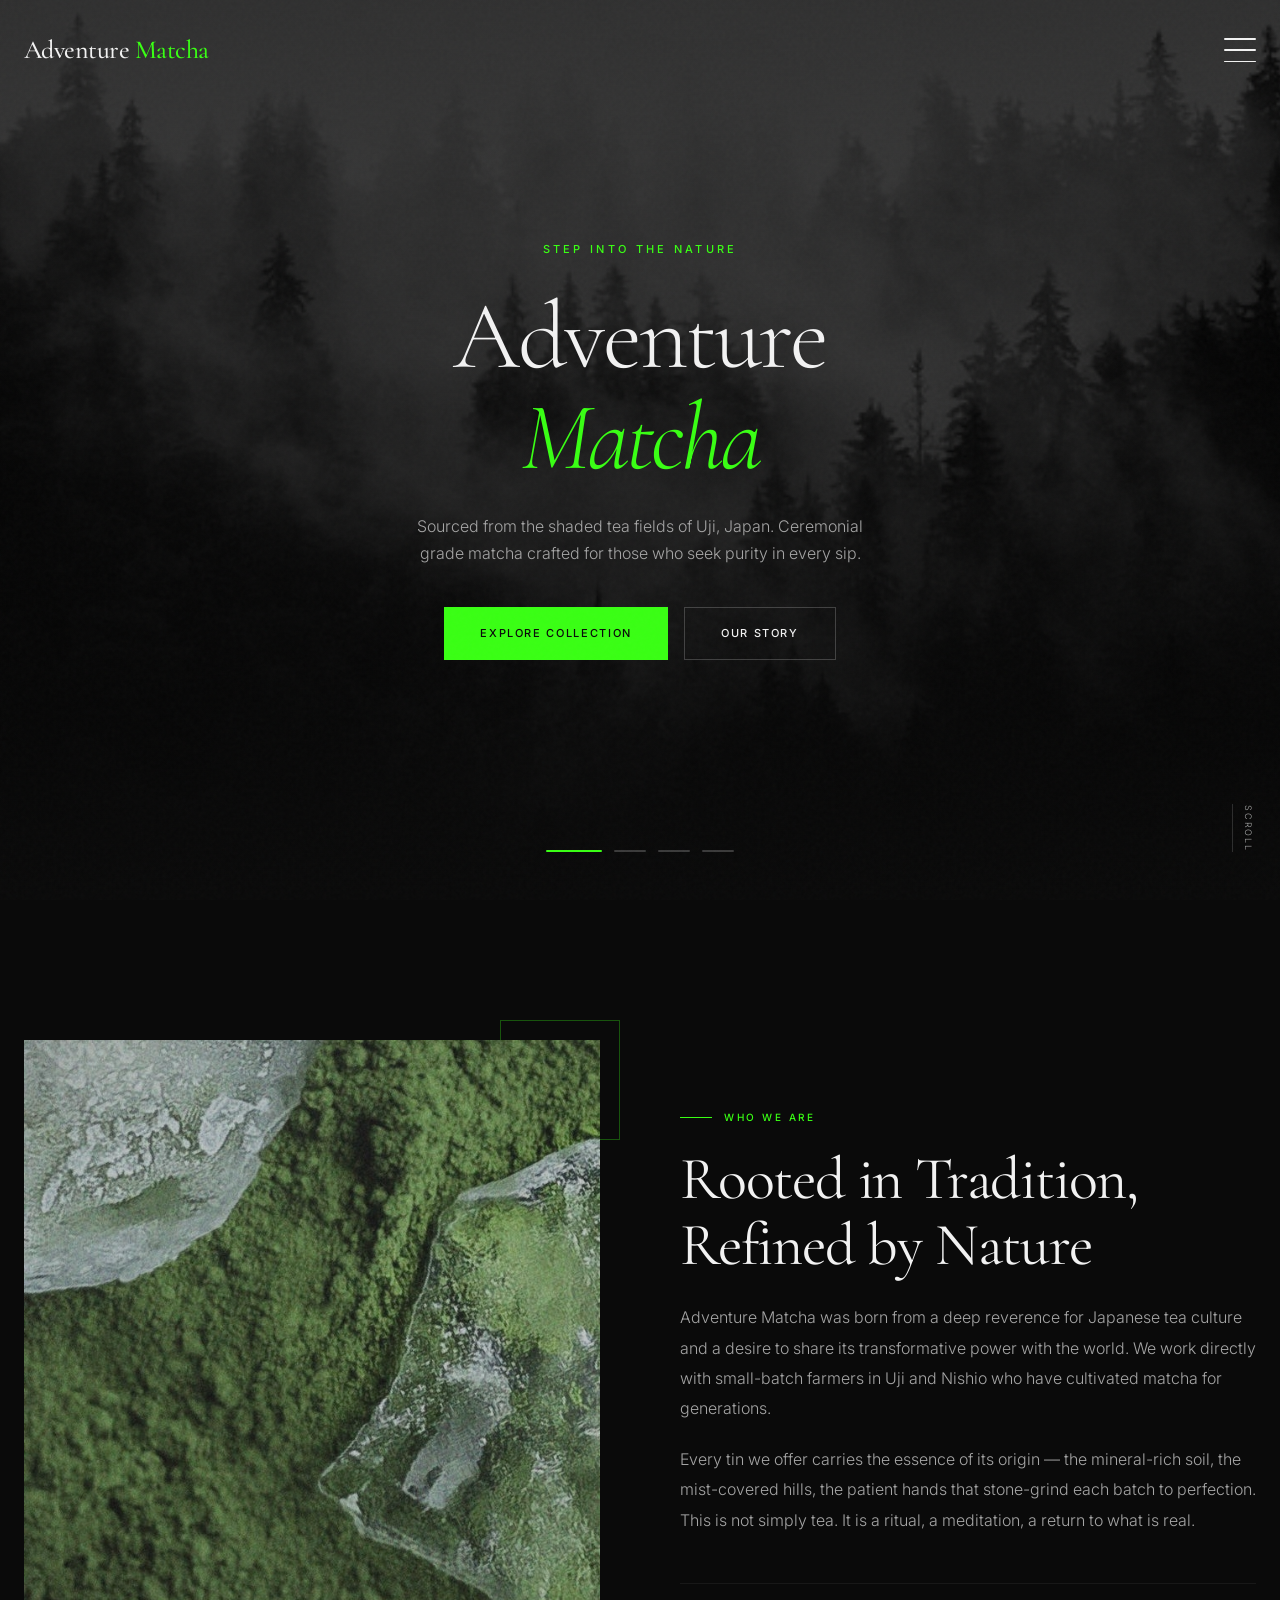
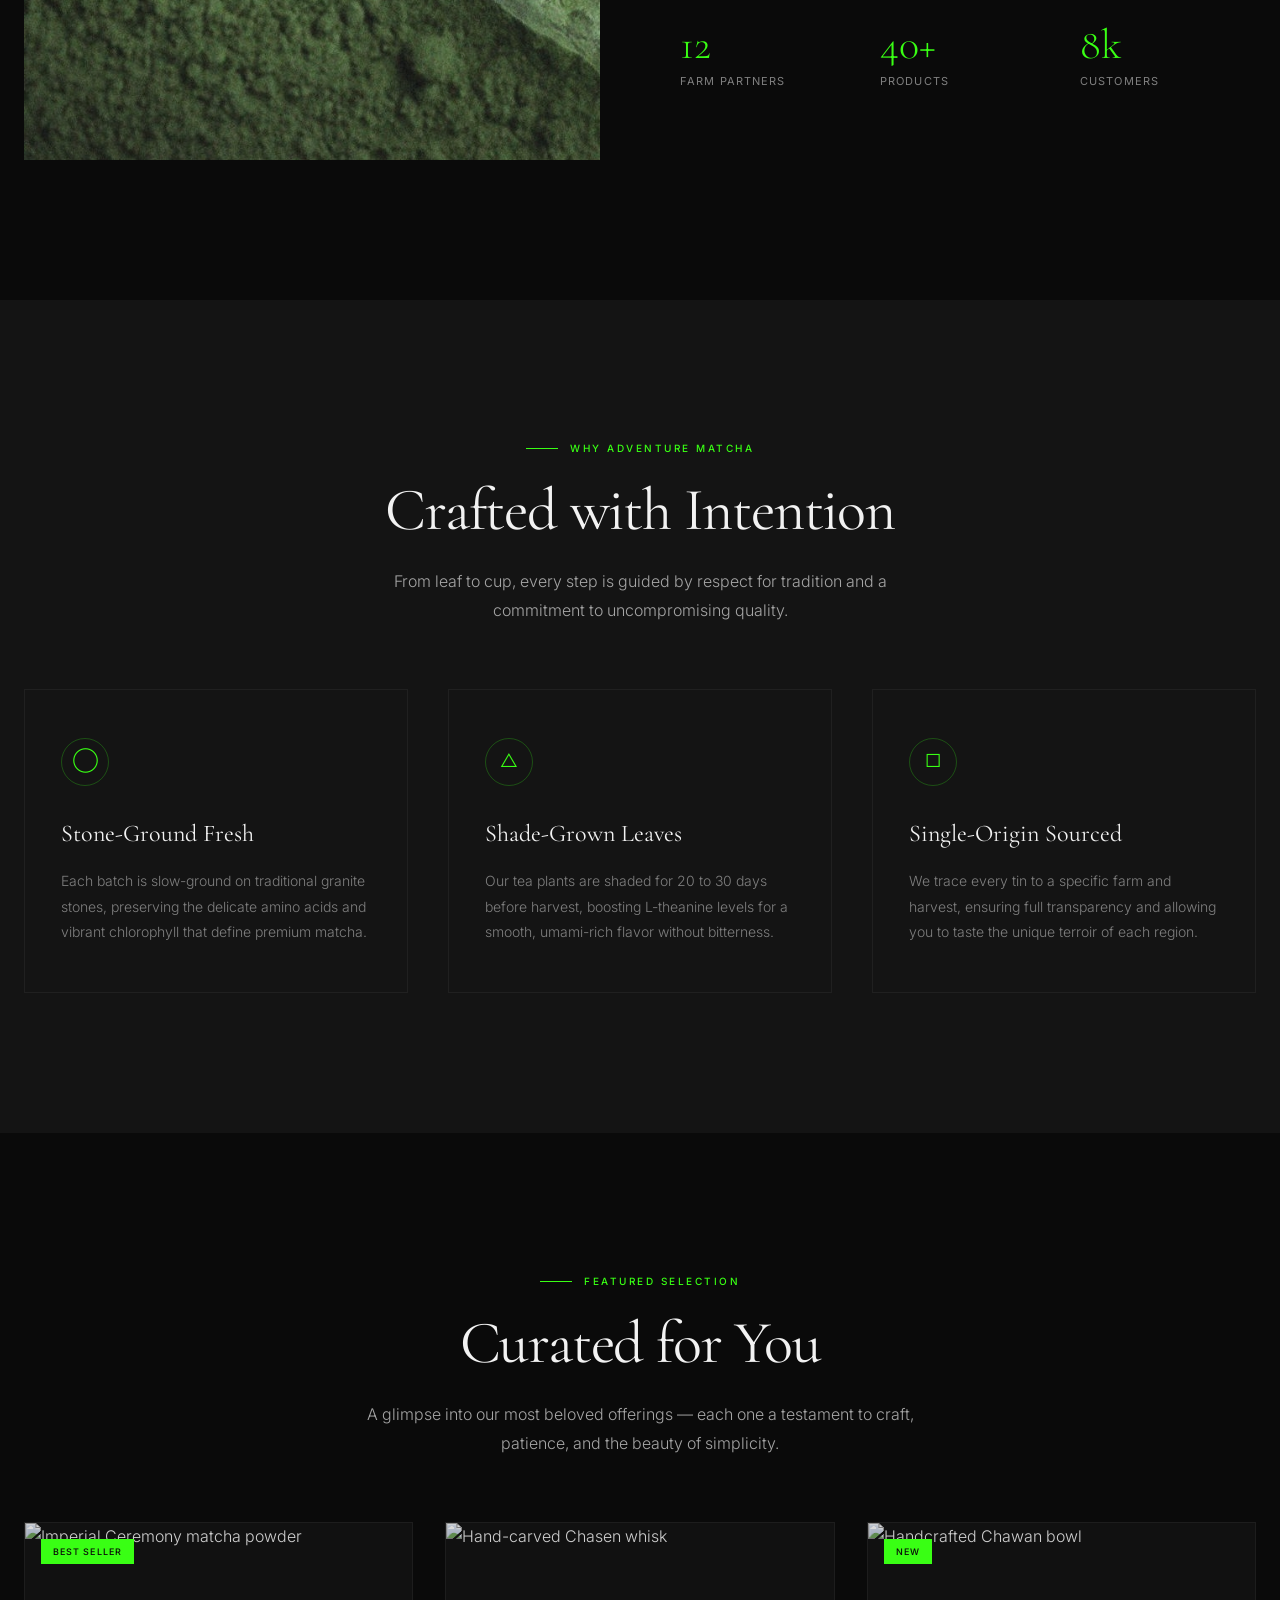
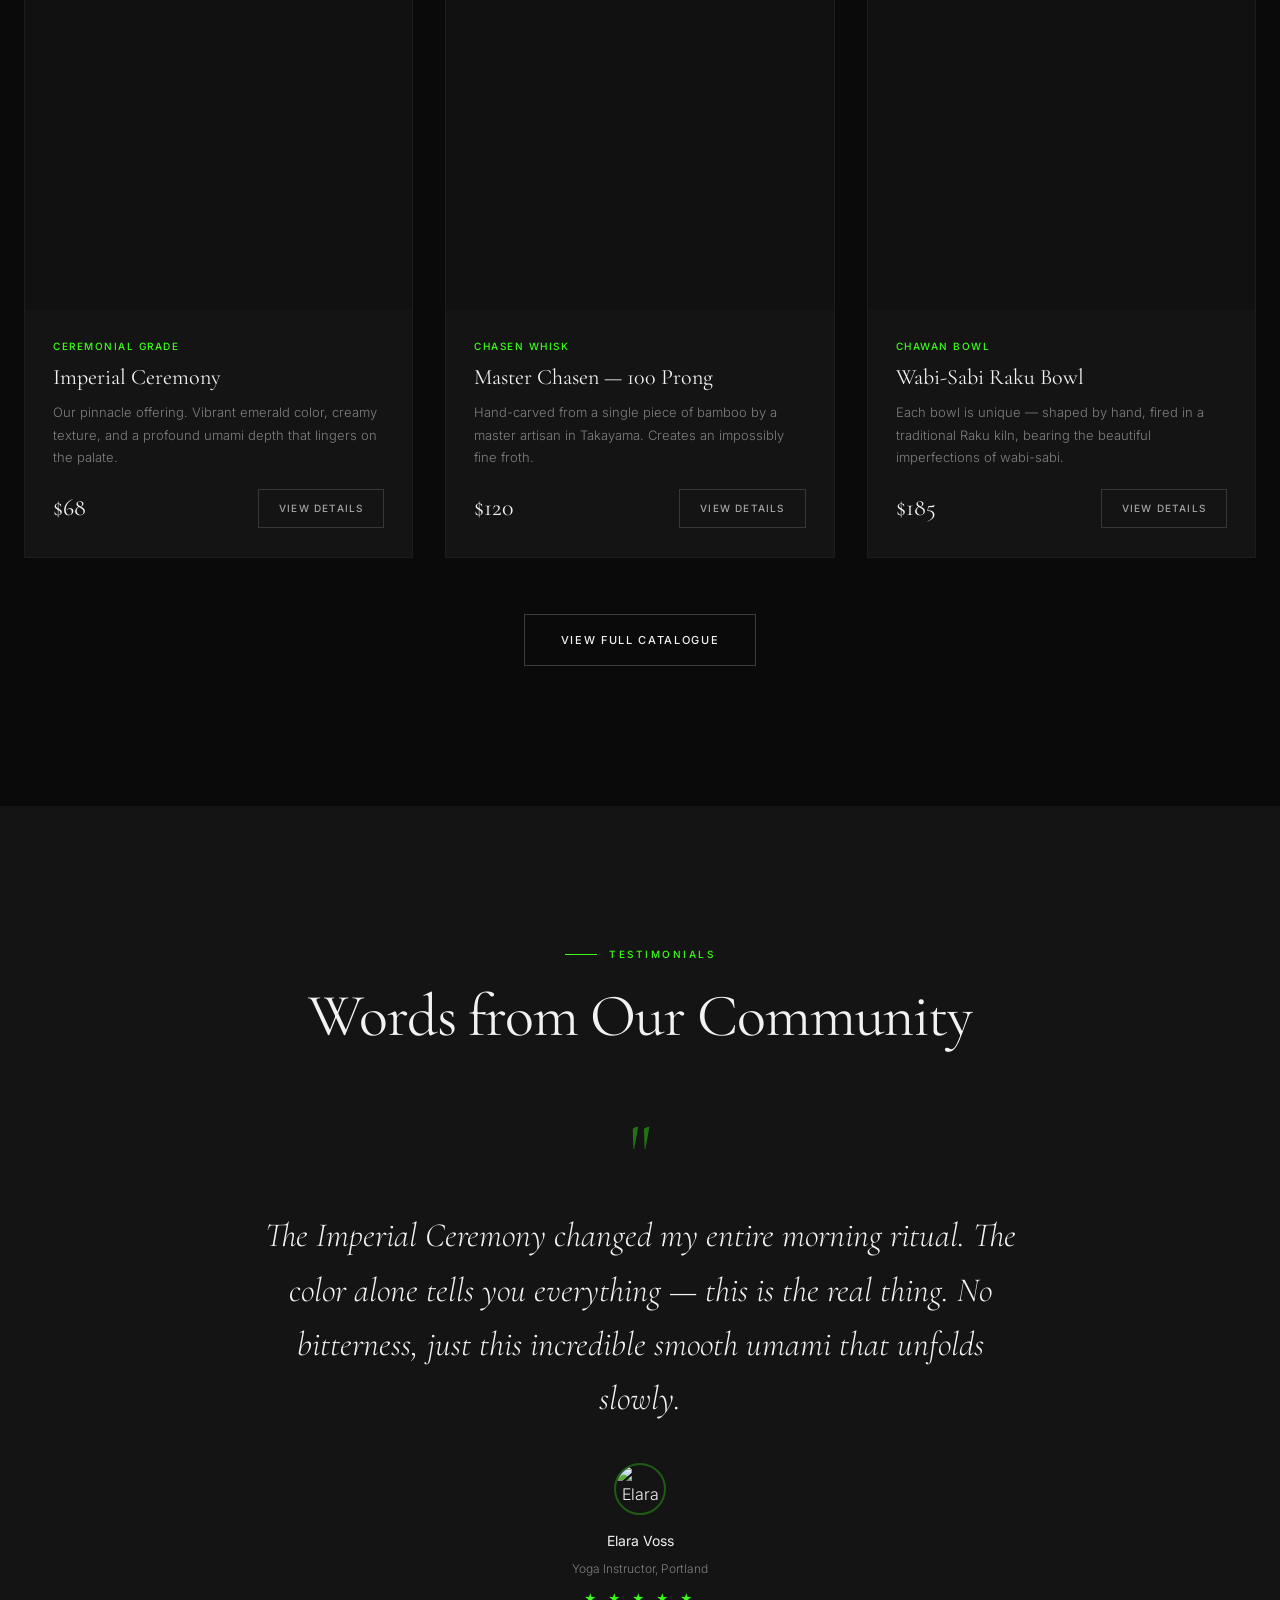
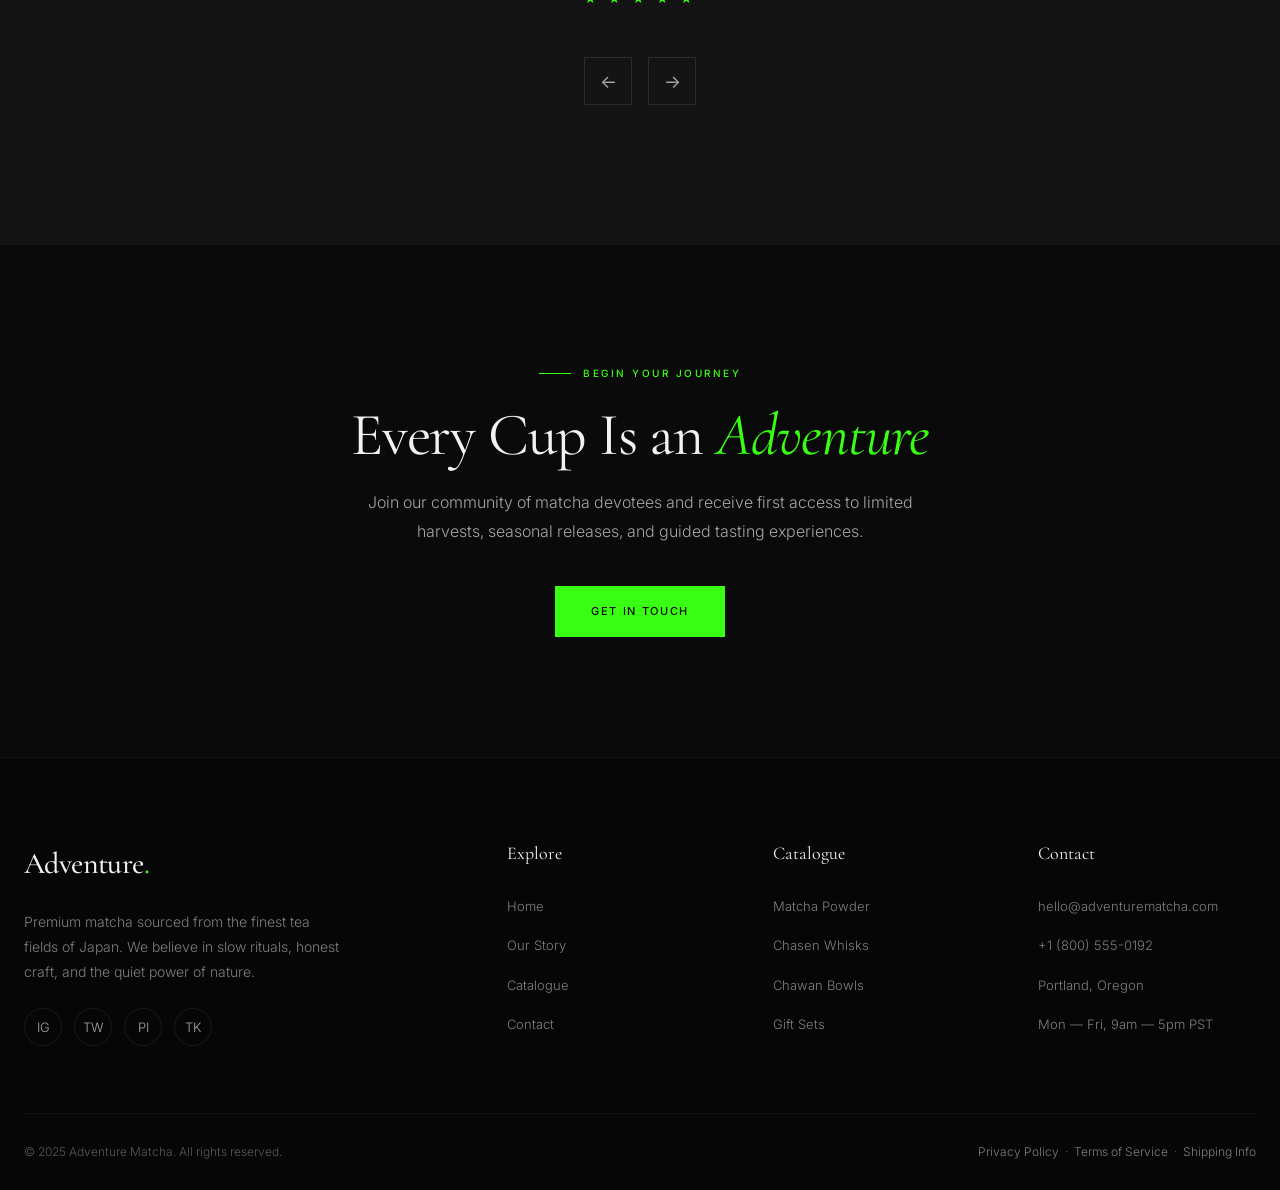
==== commit 724a9a6f: "Update index.html" ====
--- a/index.html
+++ b/index.html
@@ -1287,7 +1287,7 @@
   <section class="hero">
     <div class="hero-slides" id="heroSlides">
       <div class="hero-slide active">
-        <img src="img/forest.jpg" alt="" loading="eager">
+        <img src="img/forest_1.jpg" alt="" loading="eager">
       </div>
       <div class="hero-slide">
         <img src="img/fuji_1.jpg" alt="" loading="lazy">
@@ -1326,7 +1326,7 @@
     <div class="container">
       <div class="intro-grid">
         <div class="intro-image-wrap reveal">
-          <img src="https://picsum.photos/seed/matchaceremony/700/875.jpg" alt="Traditional matcha preparation ceremony">
+          <img src="img/matcha_2.jpg" alt="">
           <div class="intro-image-accent"></div>
         </div>
         <div class="intro-text">
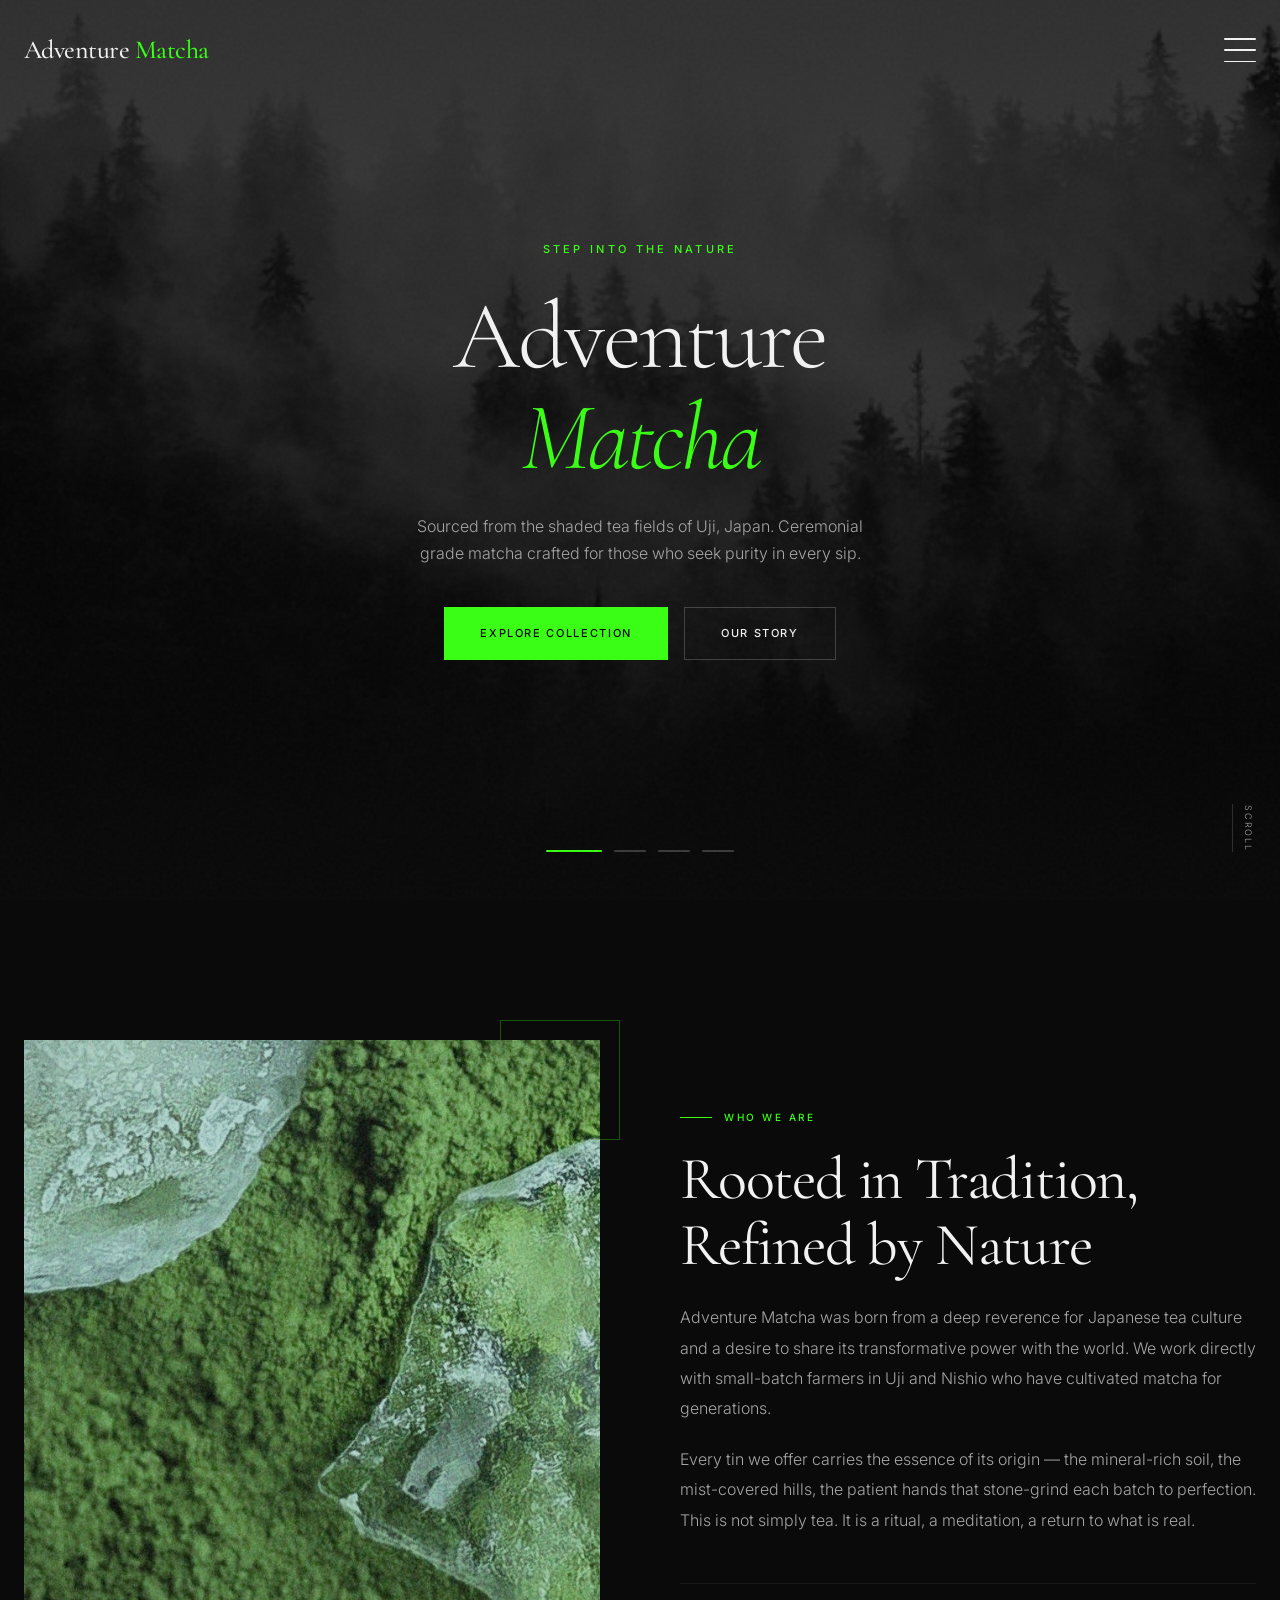
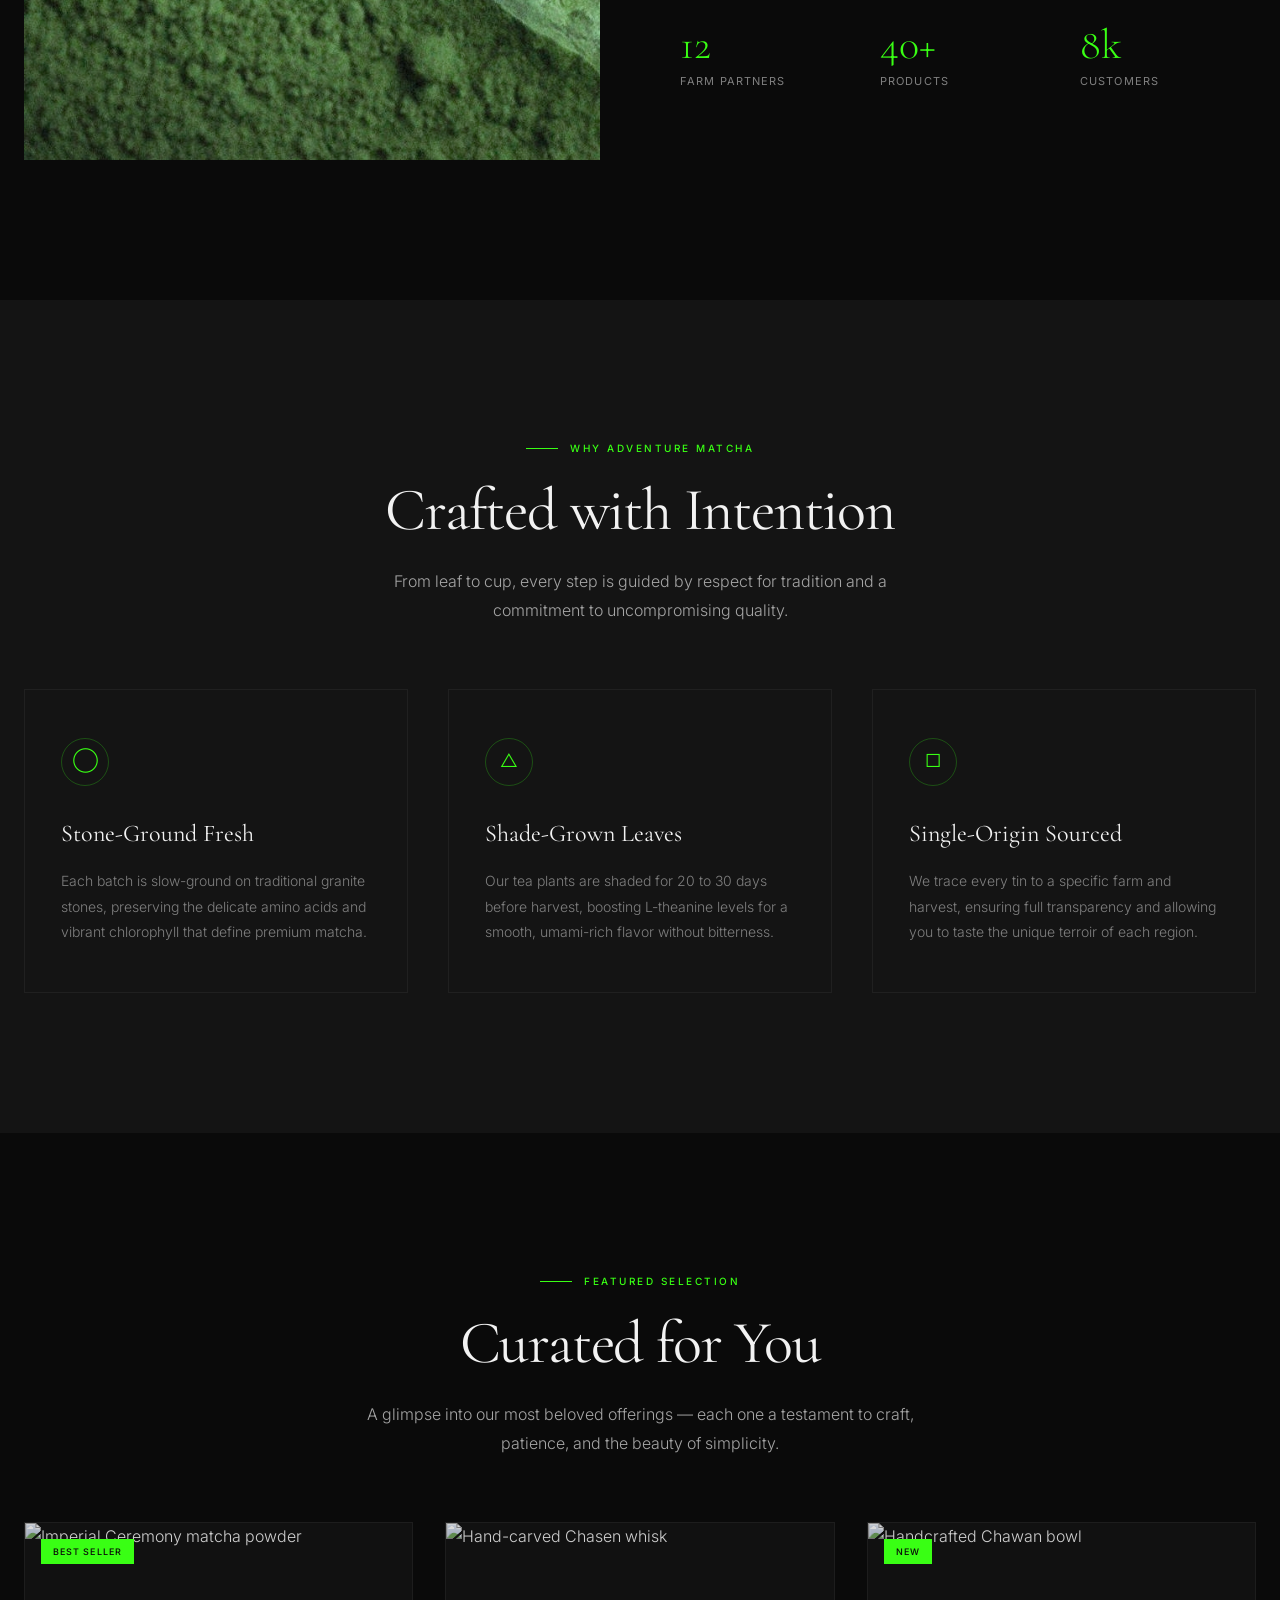
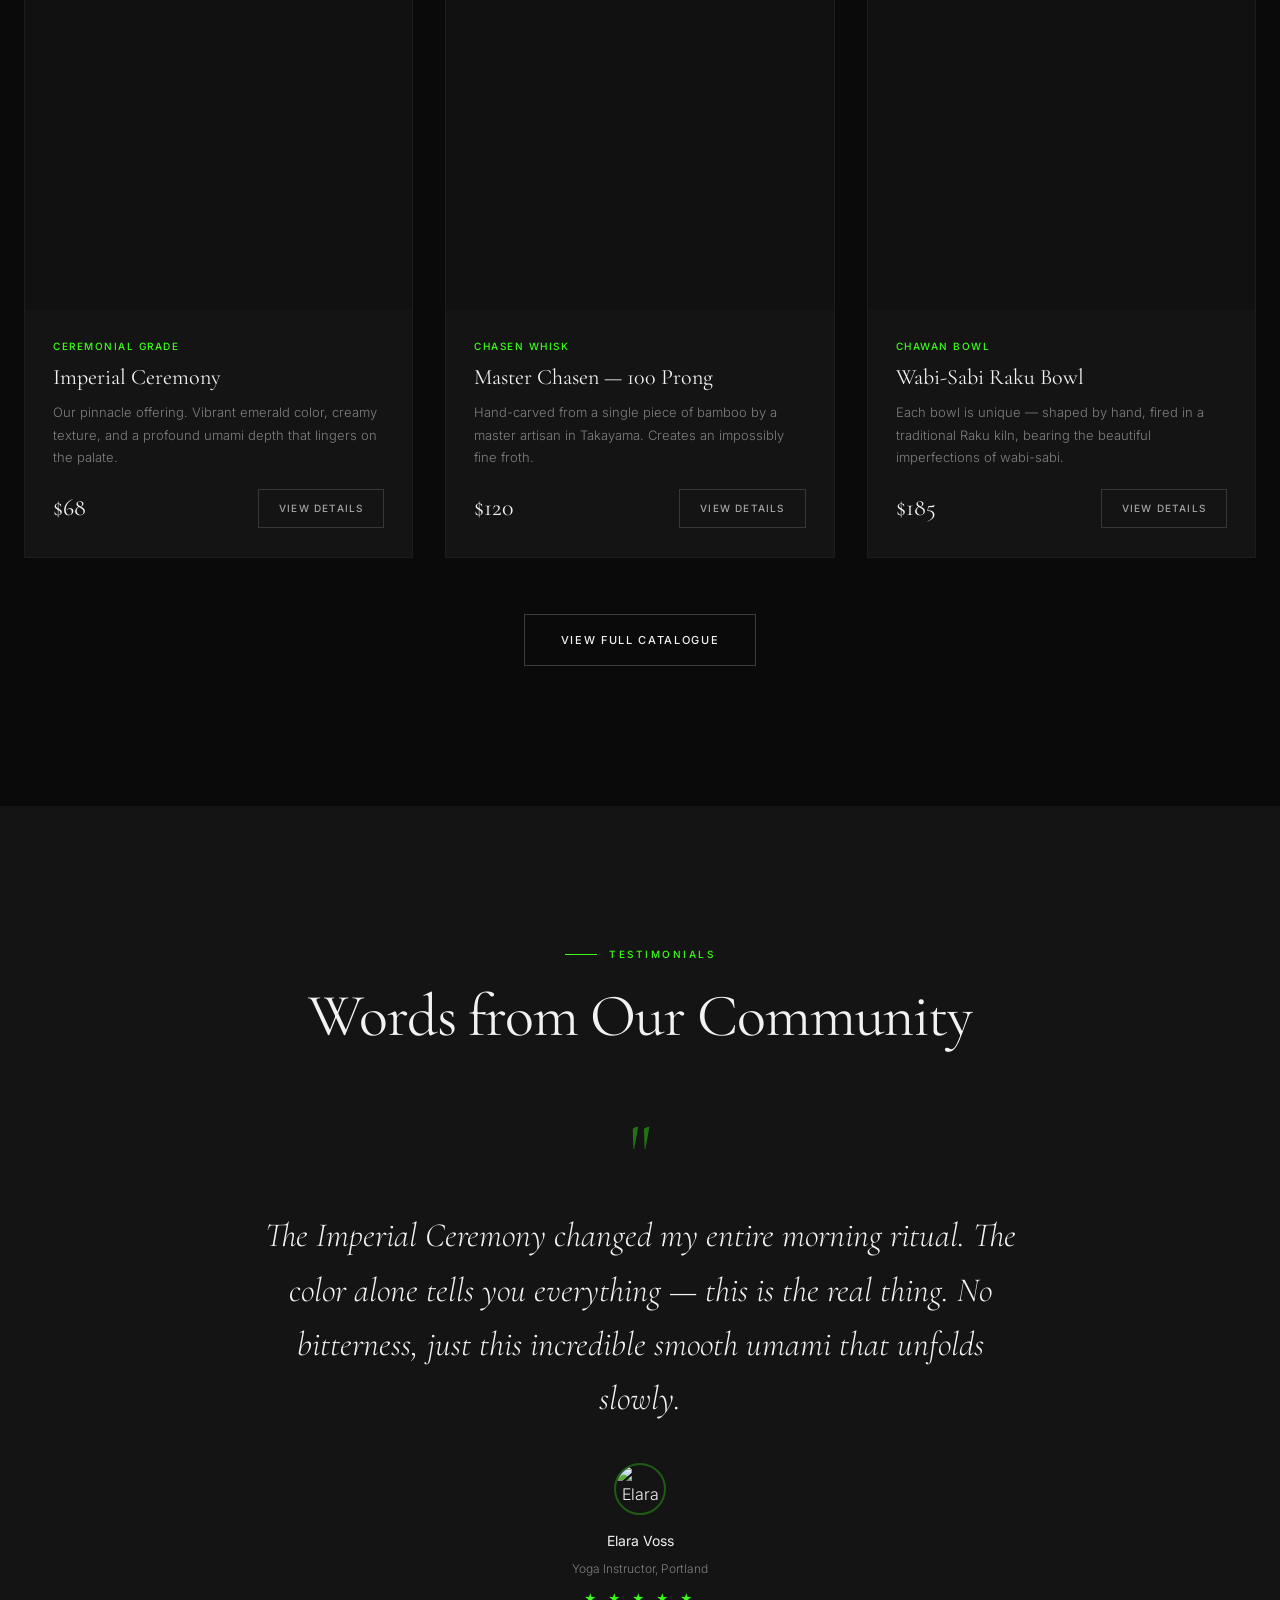
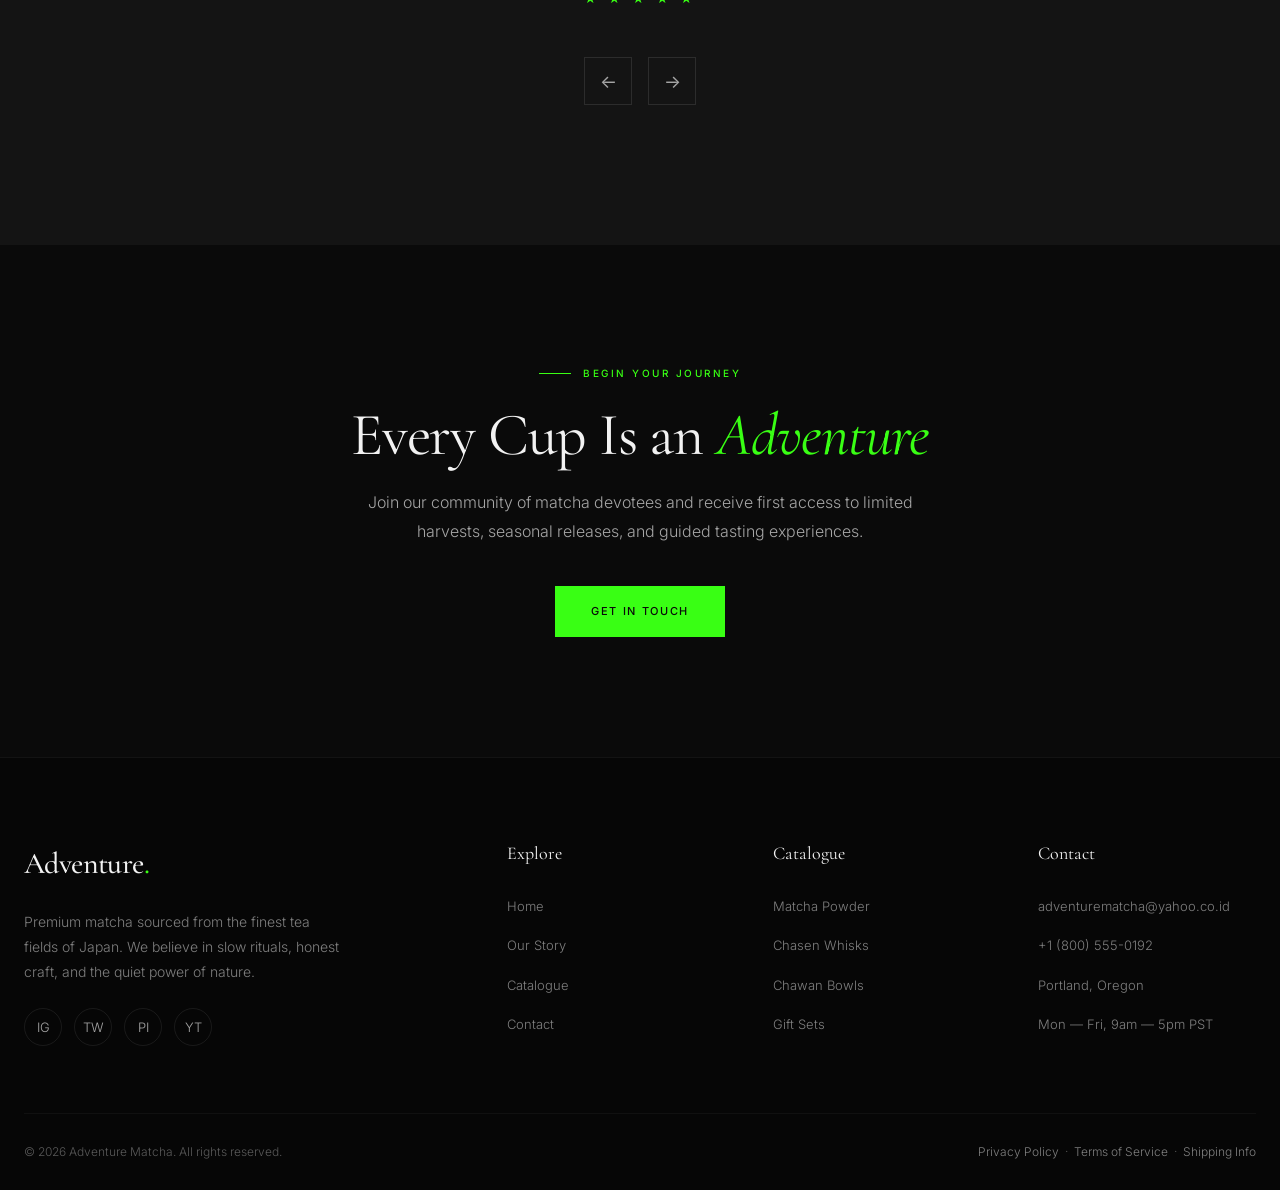
==== commit 3907e863: "Update index.html" ====
--- a/index.html
+++ b/index.html
@@ -1508,7 +1508,7 @@
             <a href="#" aria-label="Instagram">IG</a>
             <a href="#" aria-label="Twitter">TW</a>
             <a href="#" aria-label="Pinterest">PI</a>
-            <a href="#" aria-label="TikTok">TK</a>
+            <a href="#" aria-label="YouTube">YT</a>
           </div>
         </div>
         <div class="footer-col">
@@ -1532,7 +1532,7 @@
         <div class="footer-col">
           <h4>Contact</h4>
           <ul>
-            <li><a href="mailto:hello@adventurematcha.com">hello@adventurematcha.com</a></li>
+            <li><a href="mailto: adventurematcha@yahoo.co.id">adventurematcha@yahoo.co.id</a></li>
             <li><a href="tel:+18005550192">+1 (800) 555-0192</a></li>
             <li><a href="#">Portland, Oregon</a></li>
             <li><a href="#">Mon — Fri, 9am — 5pm PST</a></li>
@@ -1540,7 +1540,7 @@
         </div>
       </div>
       <div class="footer-bottom">
-        <p>&copy; 2025 Adventure Matcha. All rights reserved.</p>
+        <p>&copy; 2026 Adventure Matcha. All rights reserved.</p>
         <p><a href="#">Privacy Policy</a> &nbsp;·&nbsp; <a href="#">Terms of Service</a> &nbsp;·&nbsp; <a href="#">Shipping Info</a></p>
       </div>
     </div>
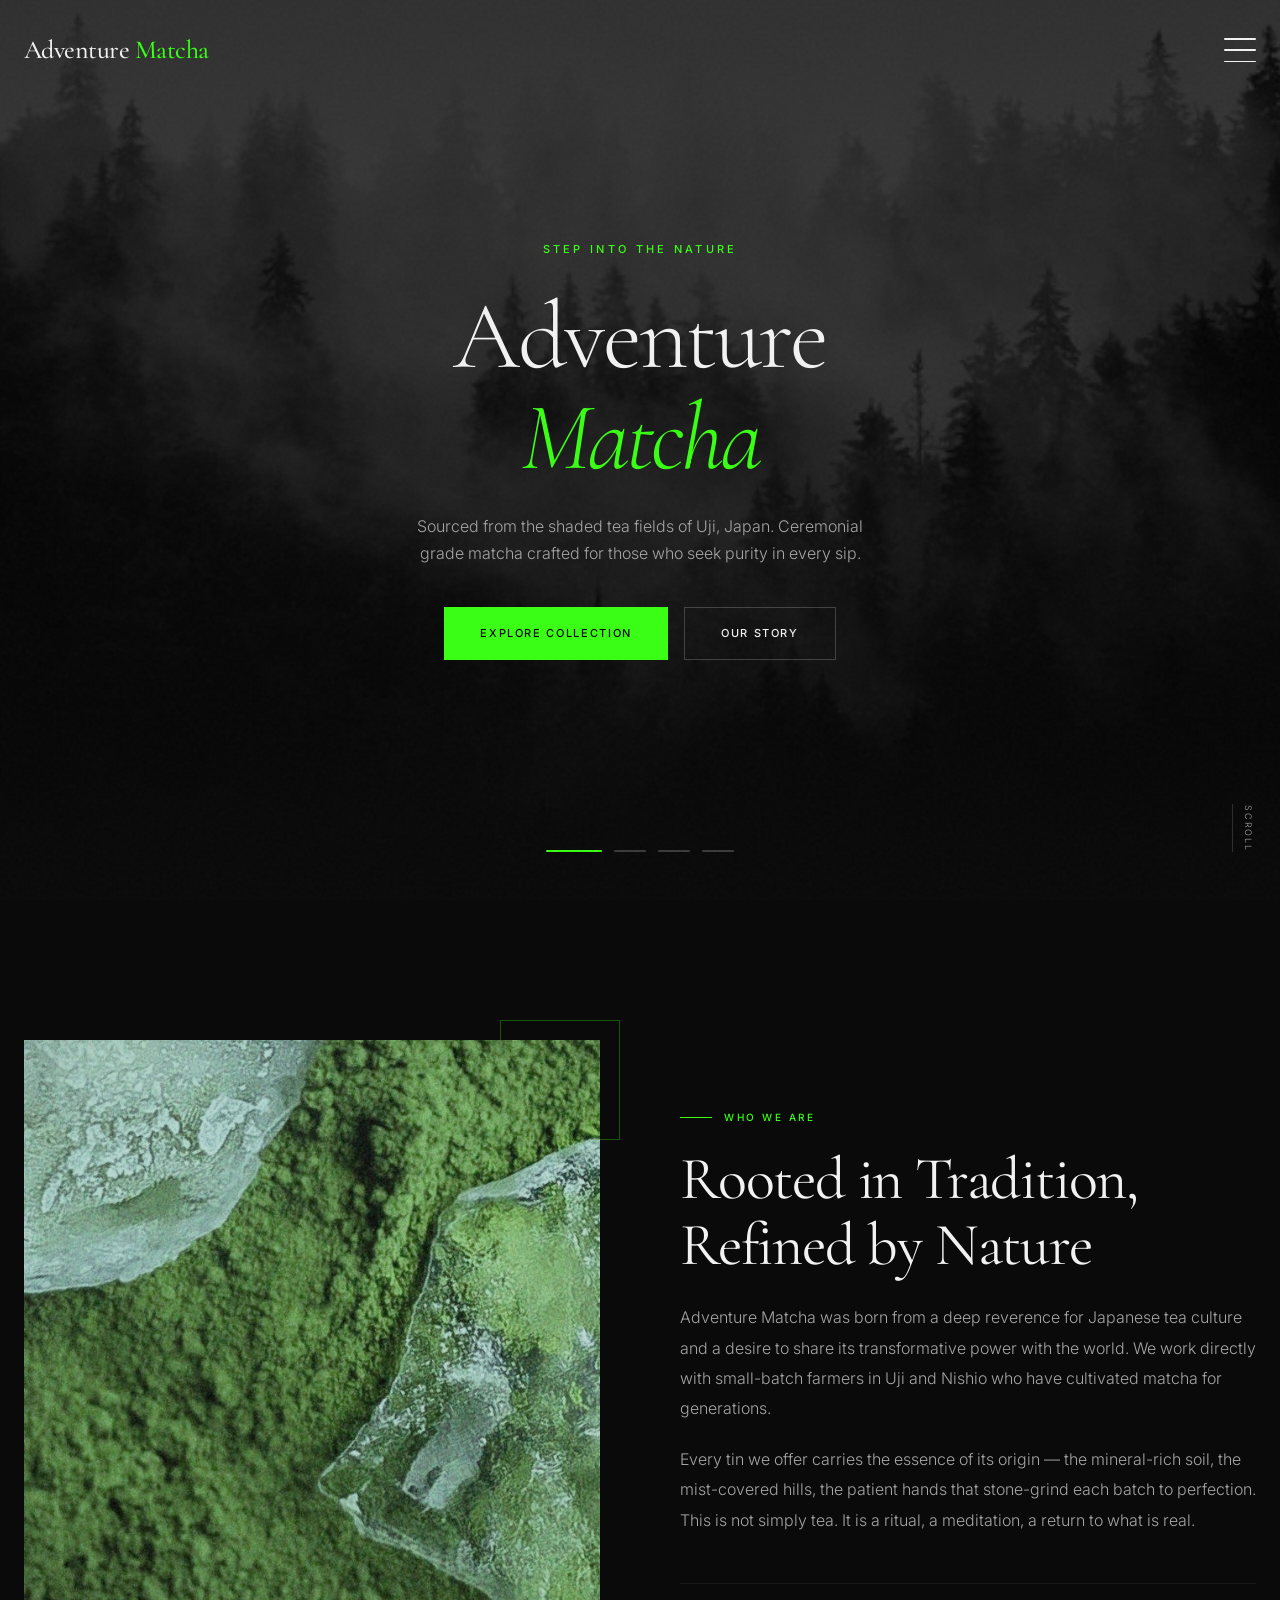
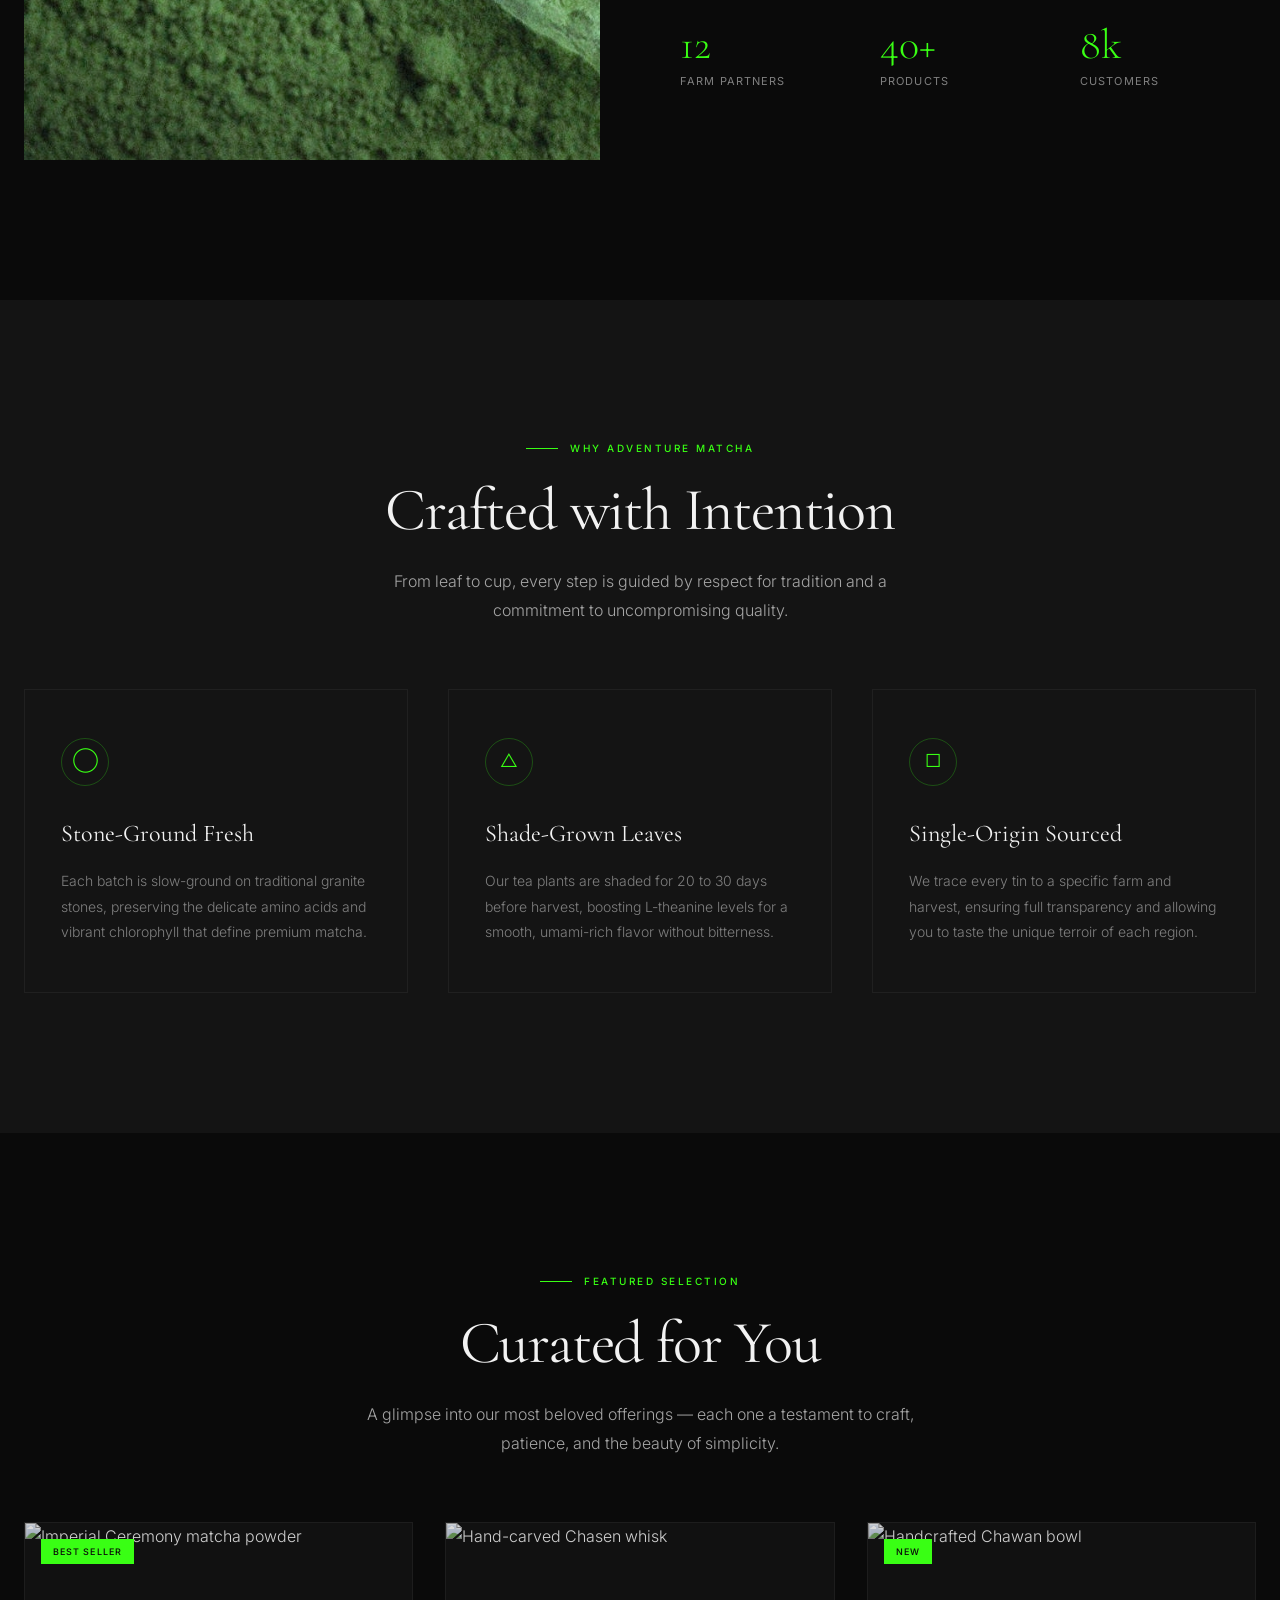
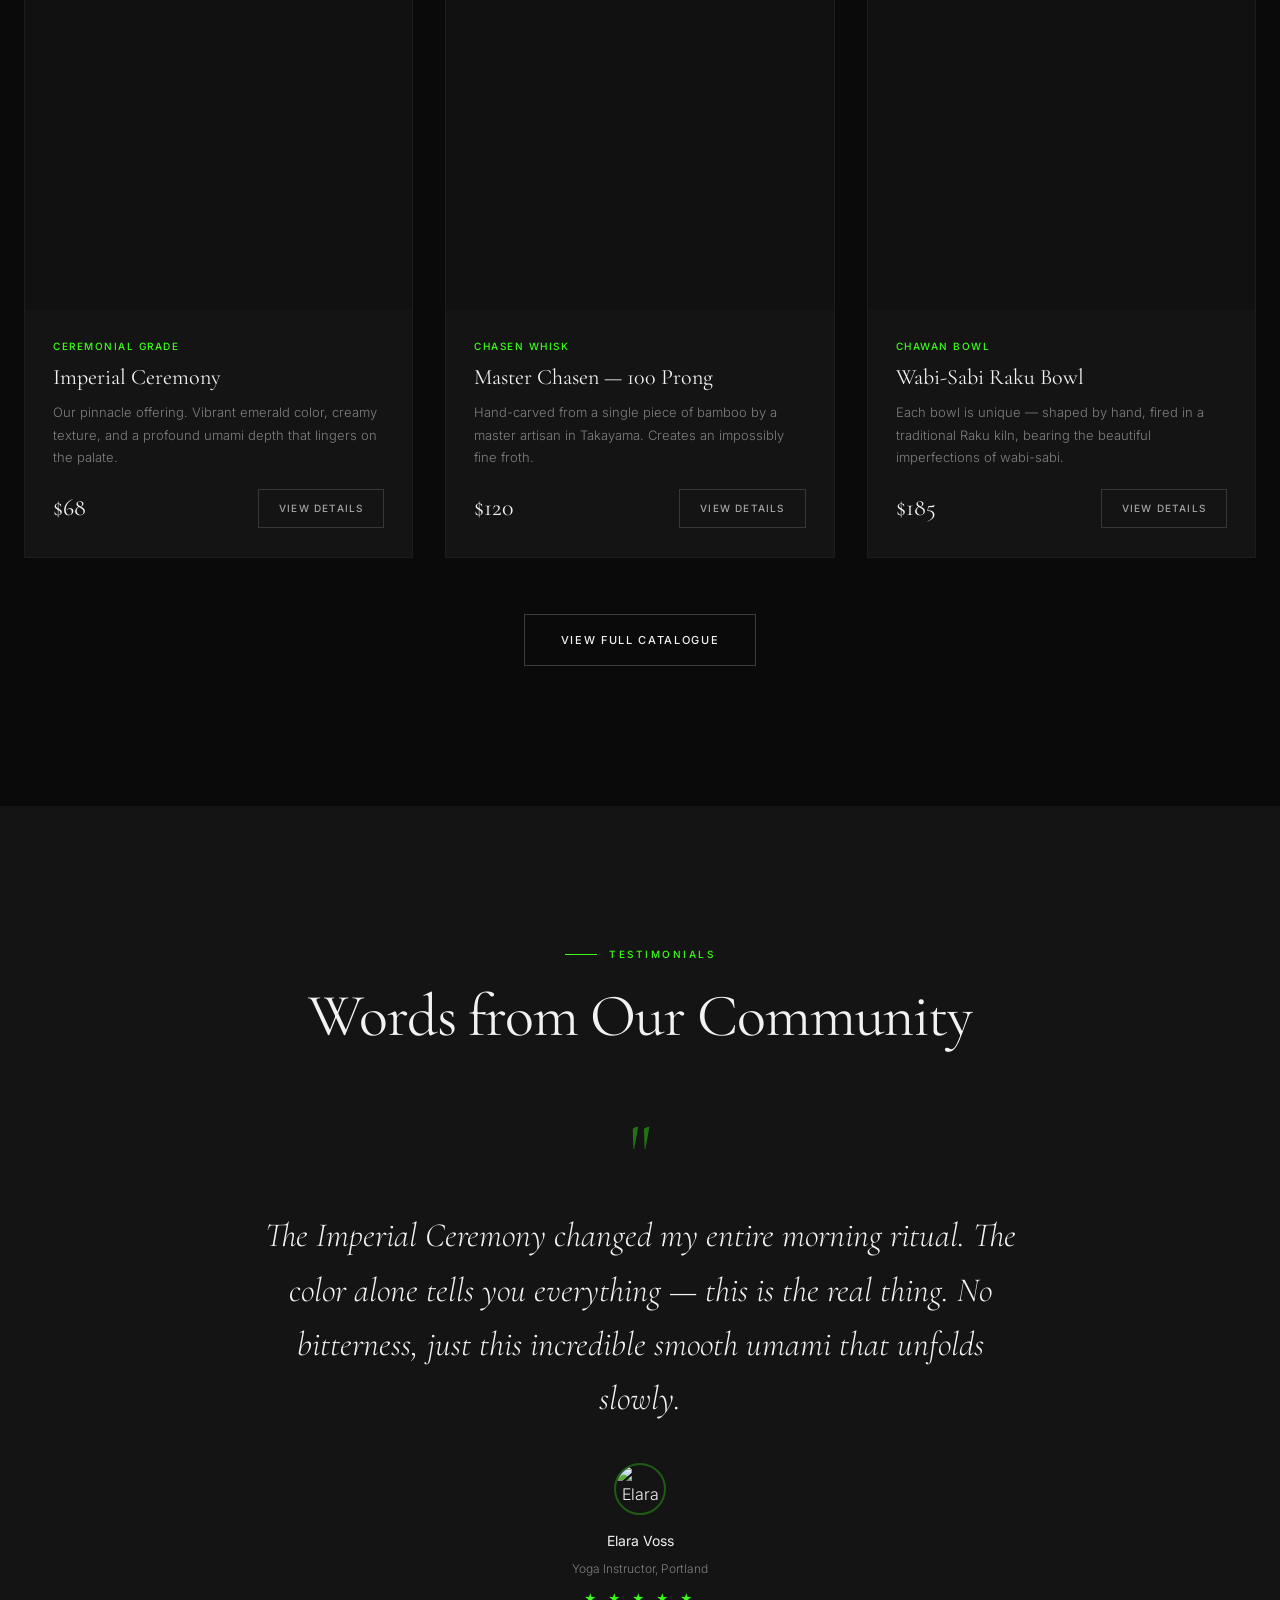
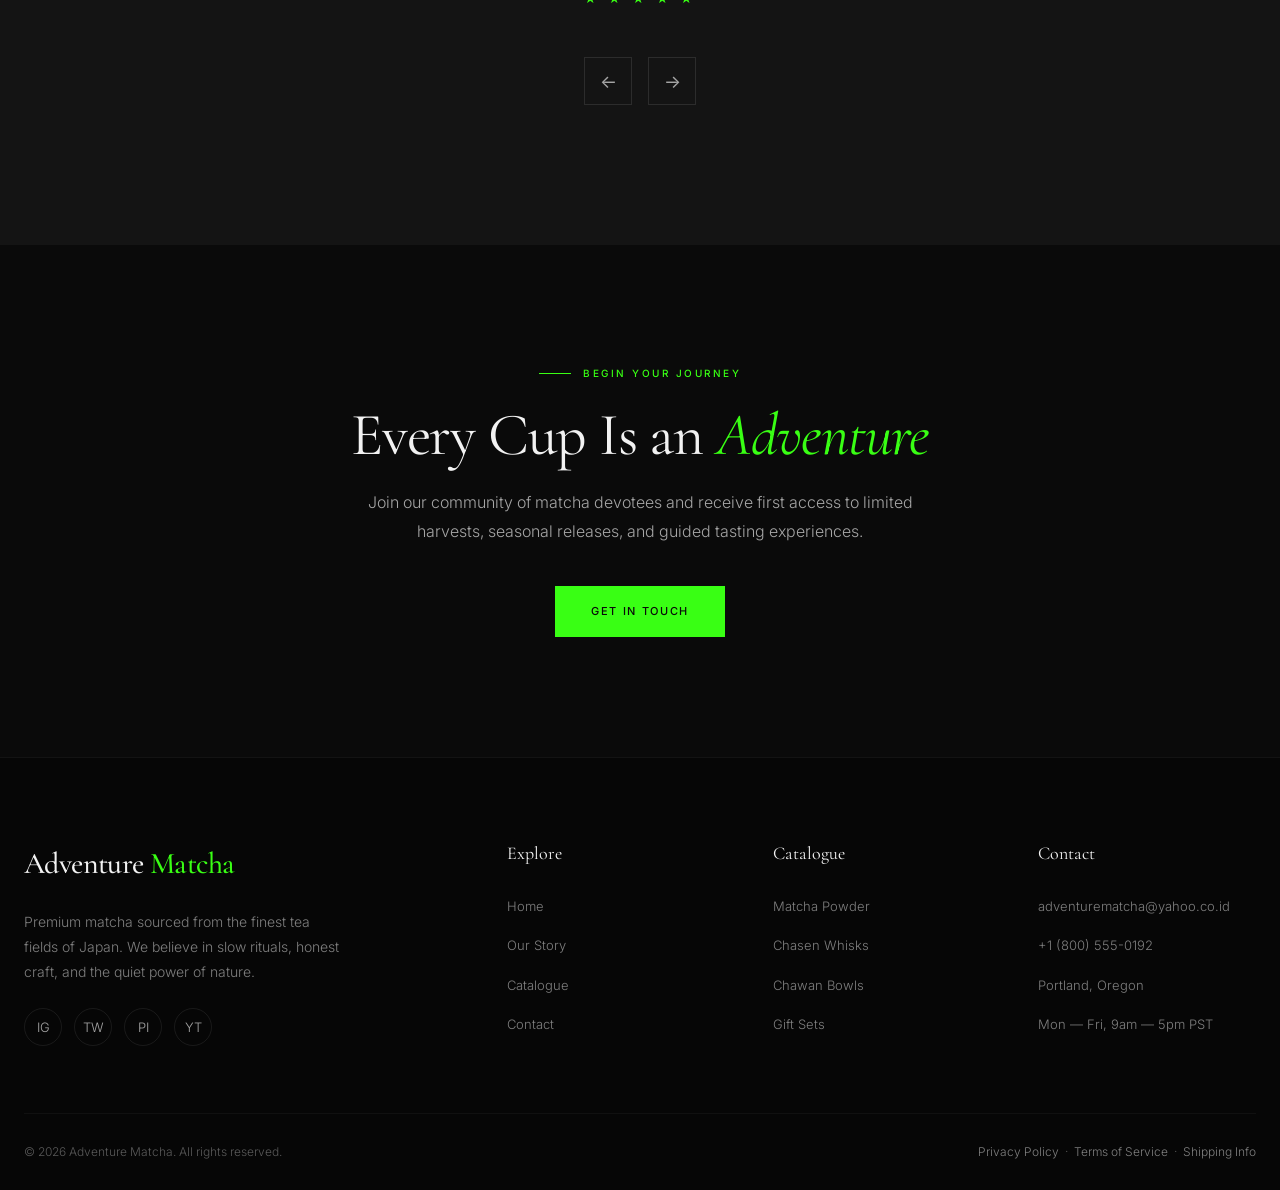
==== commit cdf3d4c7: "Update index.html" ====
--- a/index.html
+++ b/index.html
@@ -1502,7 +1502,7 @@
     <div class="container">
       <div class="footer-grid">
         <div class="footer-brand">
-          <a href="index.html" class="nav-logo" style="font-size:30px;">Adventure<span>.</span></a>
+          <a href="index.html" class="nav-logo" style="font-size:30px;">Adventure<span> Matcha</span></a>
           <p>Premium matcha sourced from the finest tea fields of Japan. We believe in slow rituals, honest craft, and the quiet power of nature.</p>
           <div class="footer-social">
             <a href="#" aria-label="Instagram">IG</a>
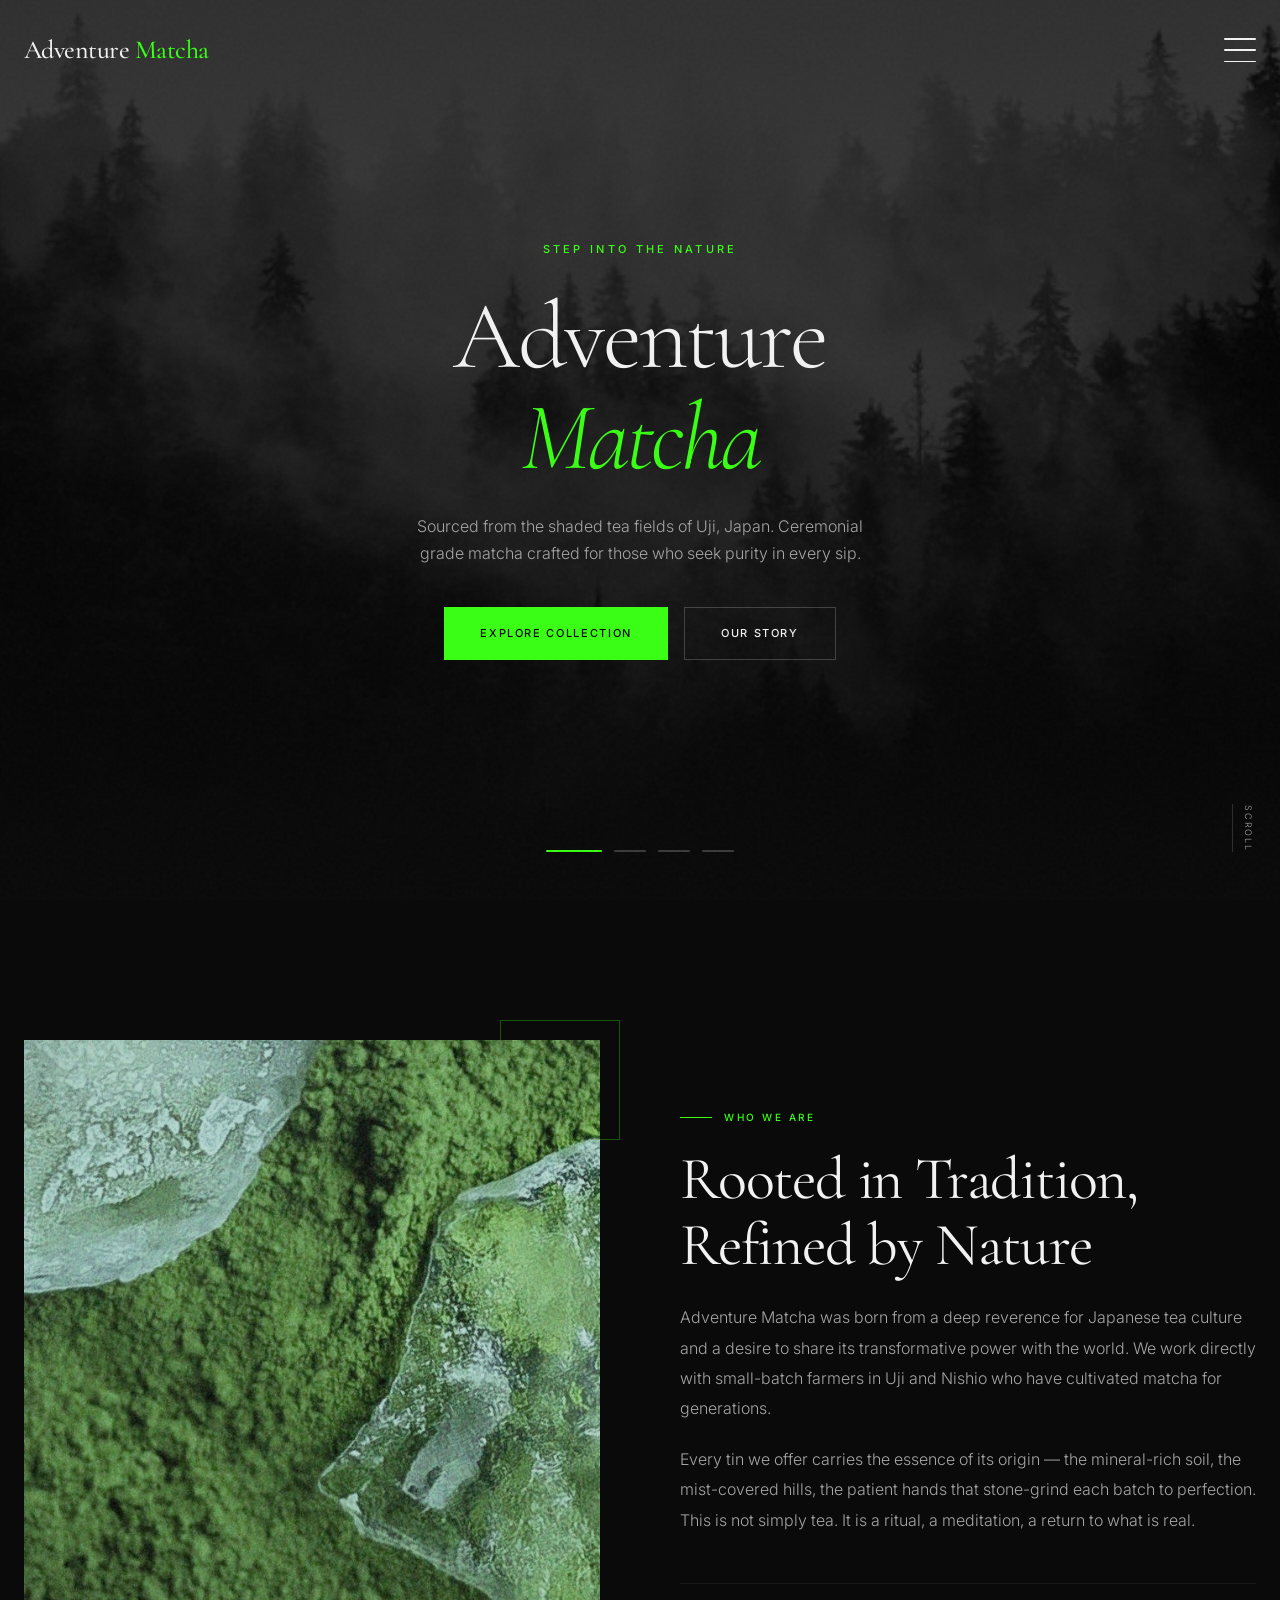
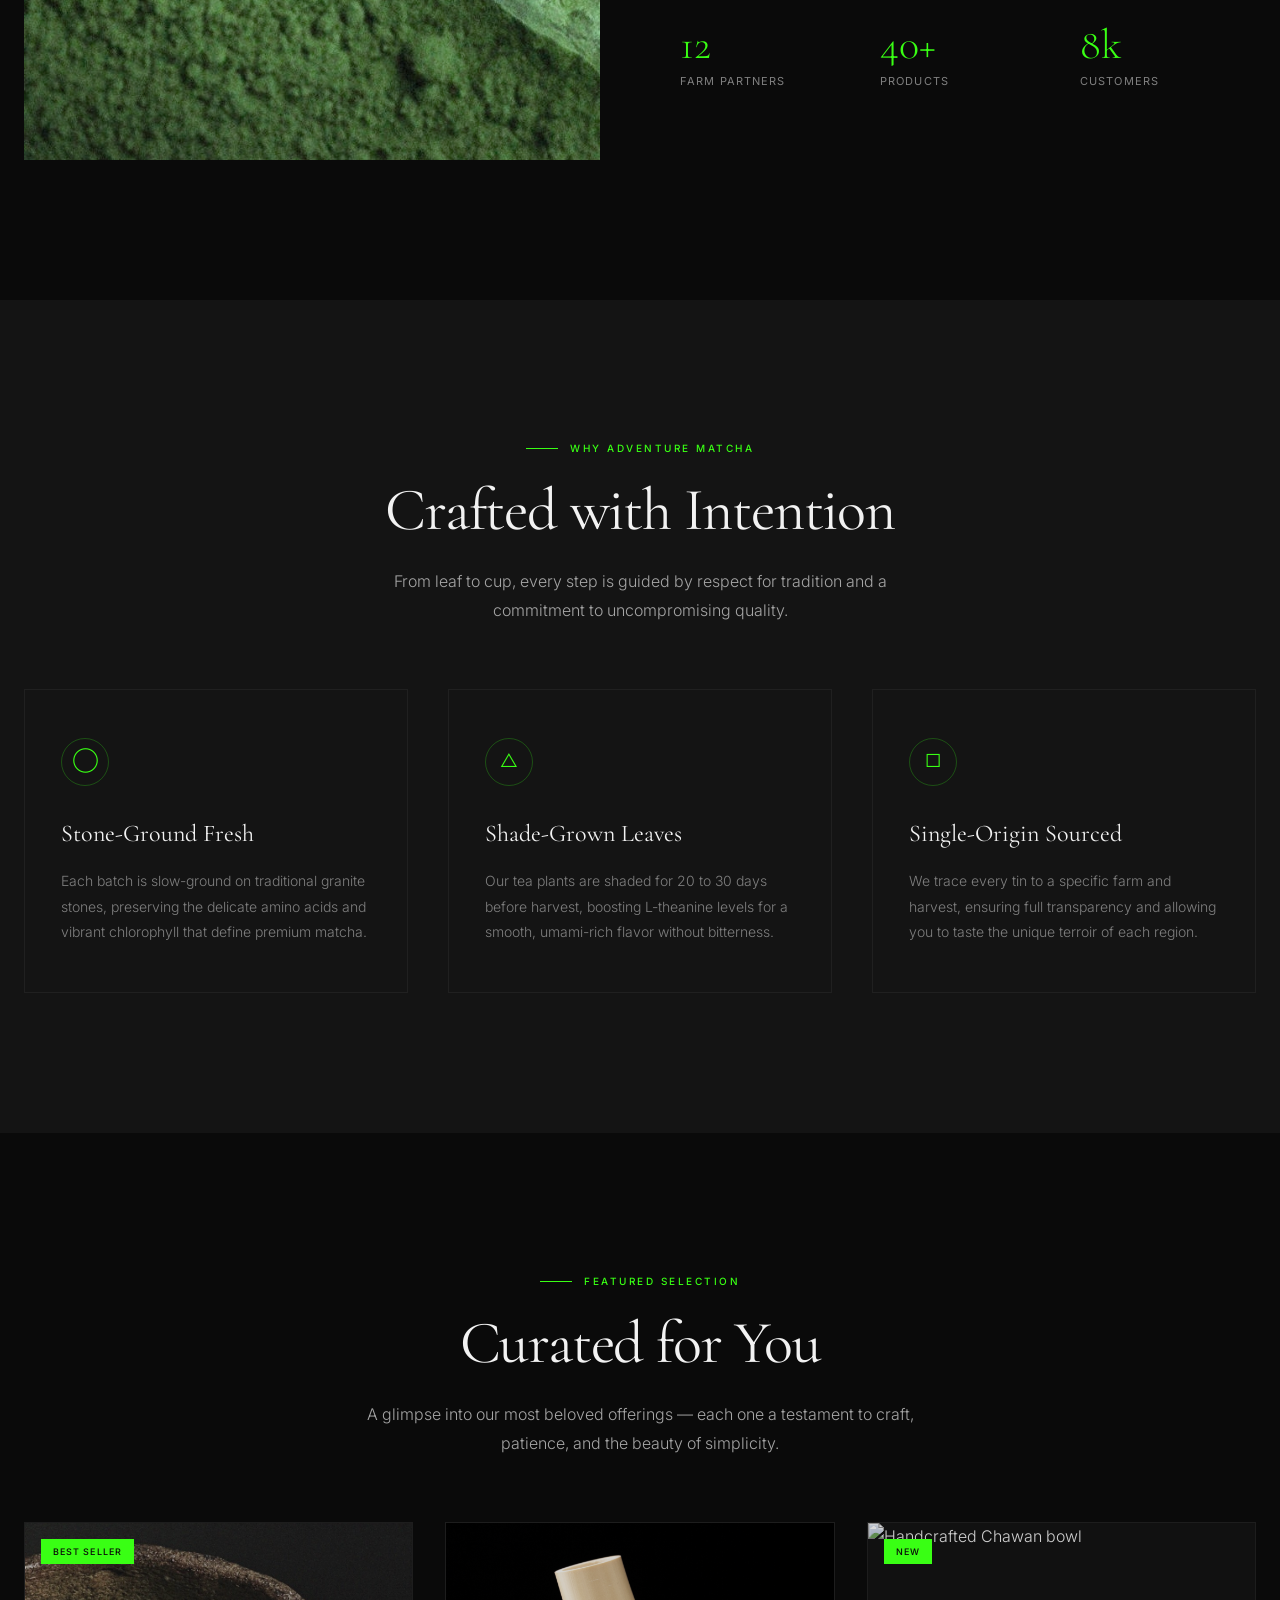
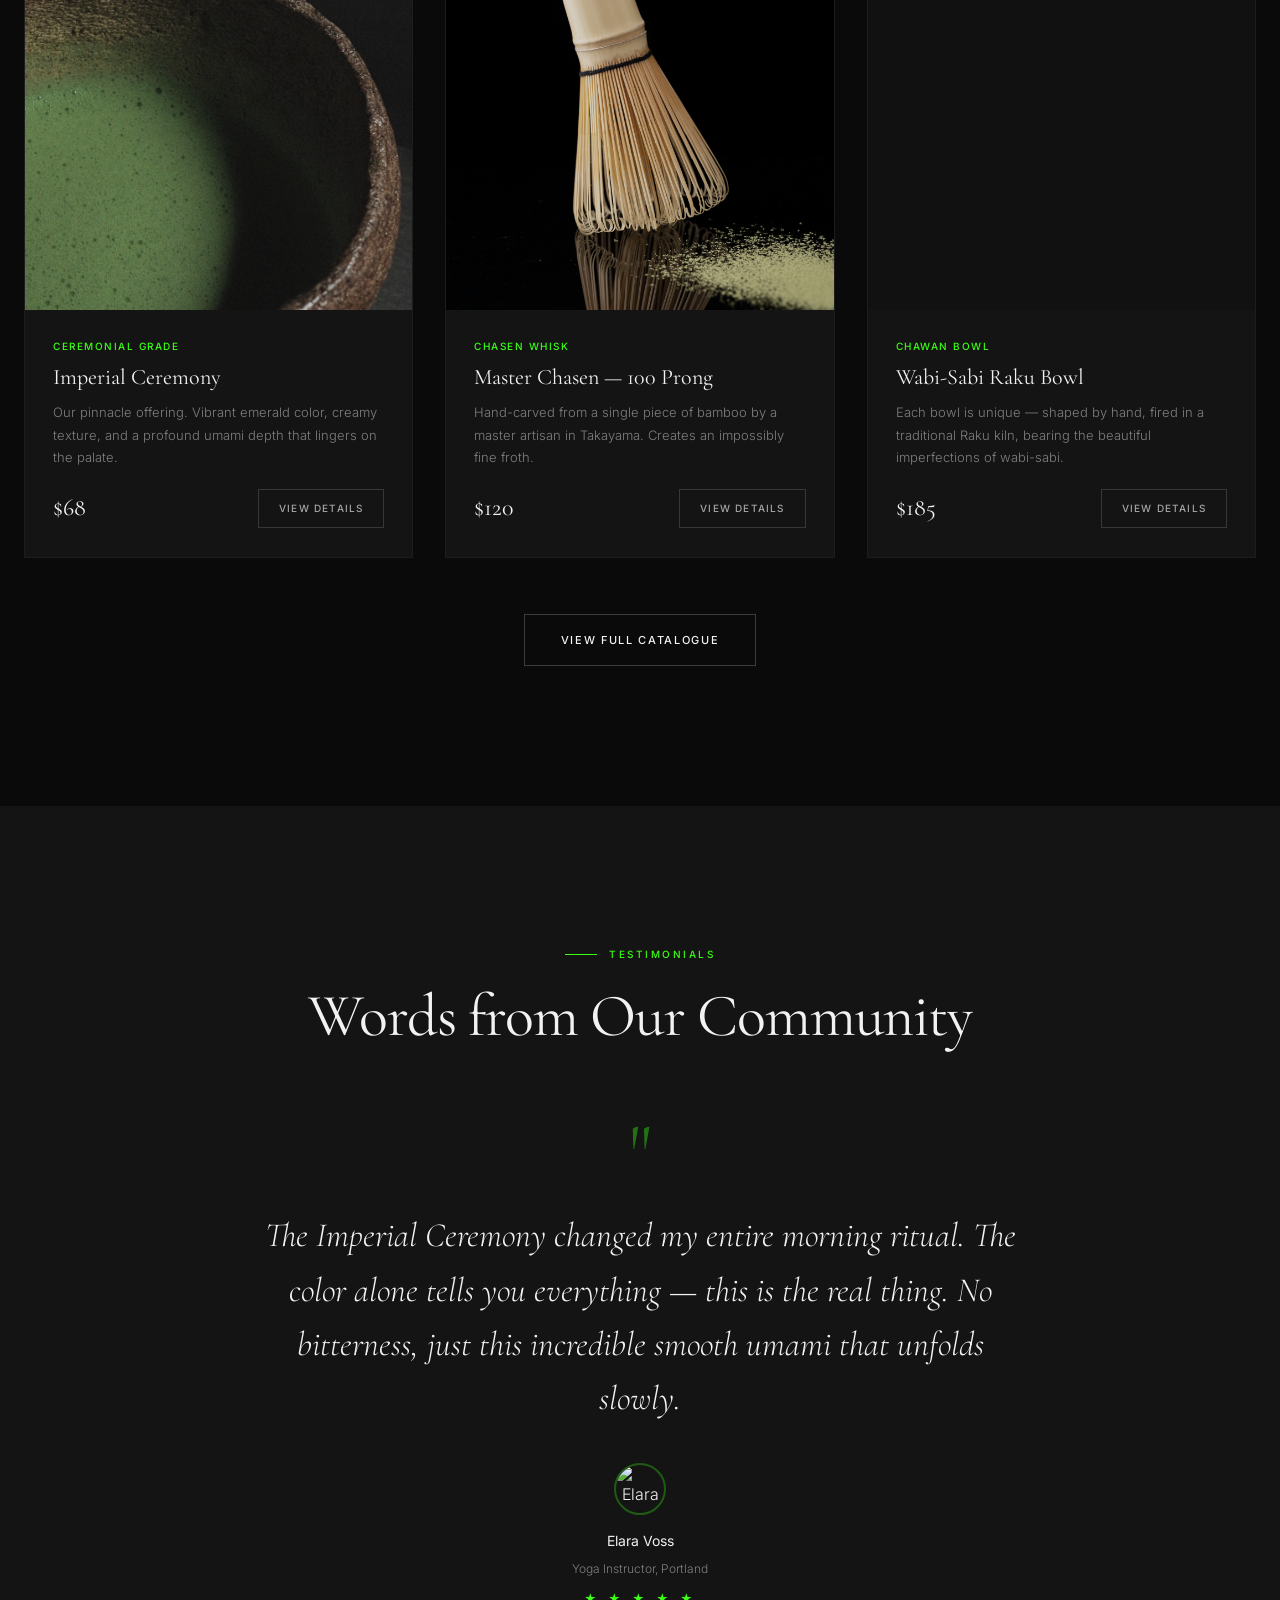
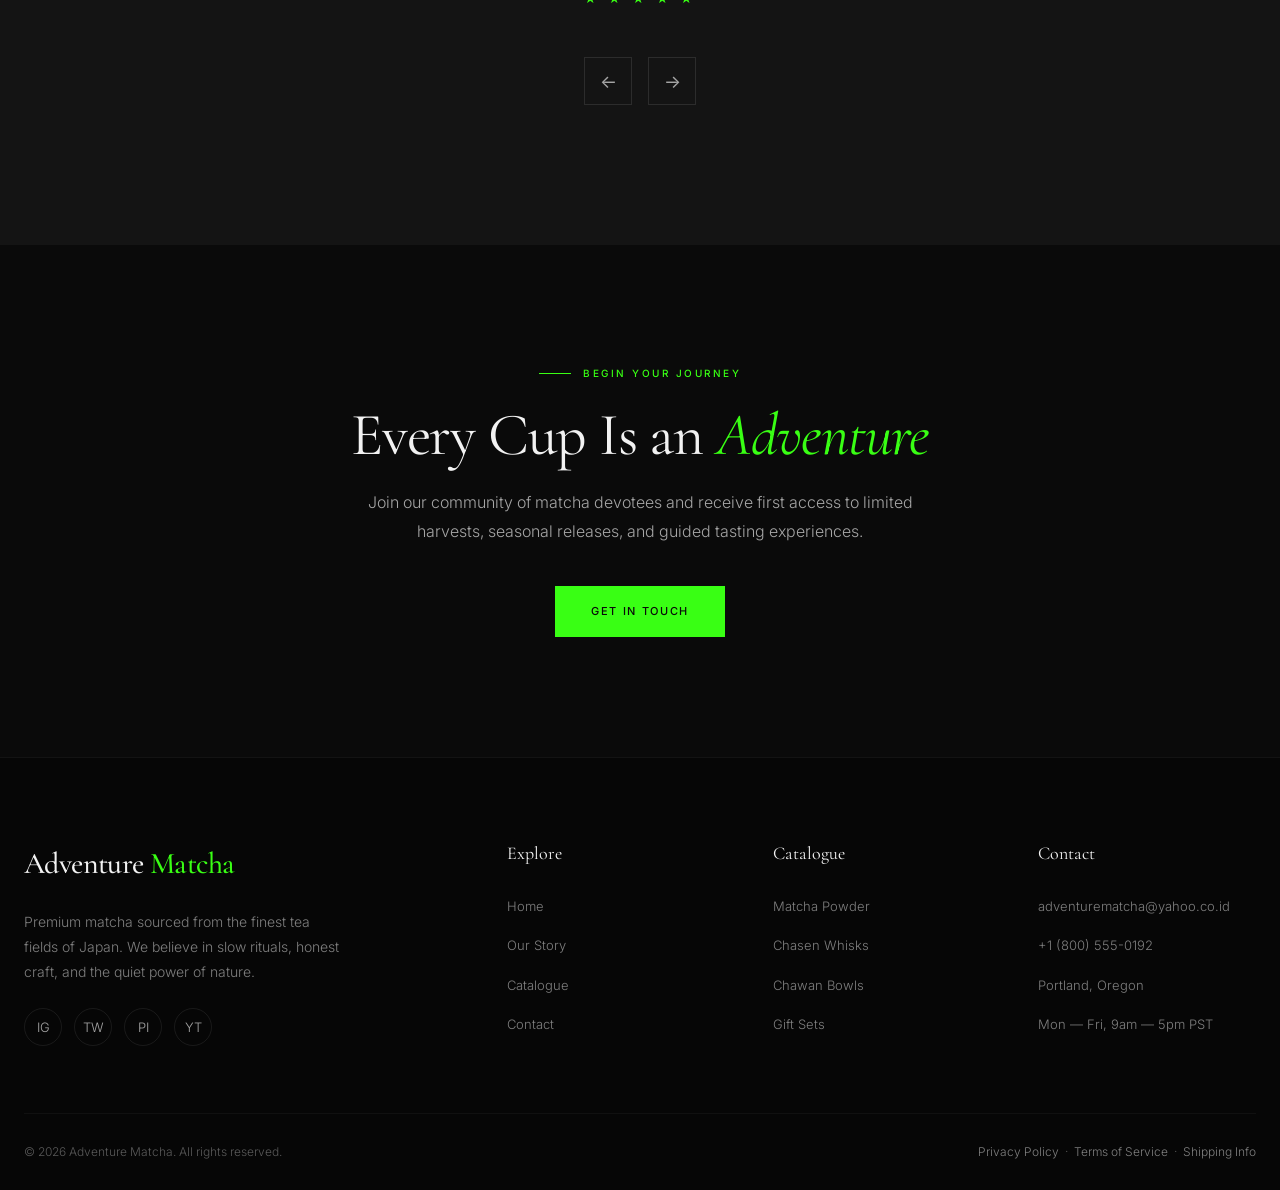
==== commit b3cbcf89: "Update index.html" ====
--- a/index.html
+++ b/index.html
@@ -1392,7 +1392,7 @@
       <div class="products-grid">
         <div class="product-card reveal">
           <div class="product-image">
-            <img src="https://picsum.photos/seed/ceremonialmatcha/600/600.jpg" alt="Imperial Ceremony matcha powder">
+            <img src="img/matcha_1.jpg" alt="Imperial Ceremony matcha powder">
             <span class="product-badge">Best Seller</span>
           </div>
           <div class="product-info">
@@ -1407,7 +1407,7 @@
         </div>
         <div class="product-card reveal reveal-delay-1">
           <div class="product-image">
-            <img src="https://picsum.photos/seed/chasenwhisk/600/600.jpg" alt="Hand-carved Chasen whisk">
+            <img src="img/chasen_1.jpg" alt="Hand-carved Chasen whisk">
           </div>
           <div class="product-info">
             <div class="product-grade">Chasen Whisk</div>
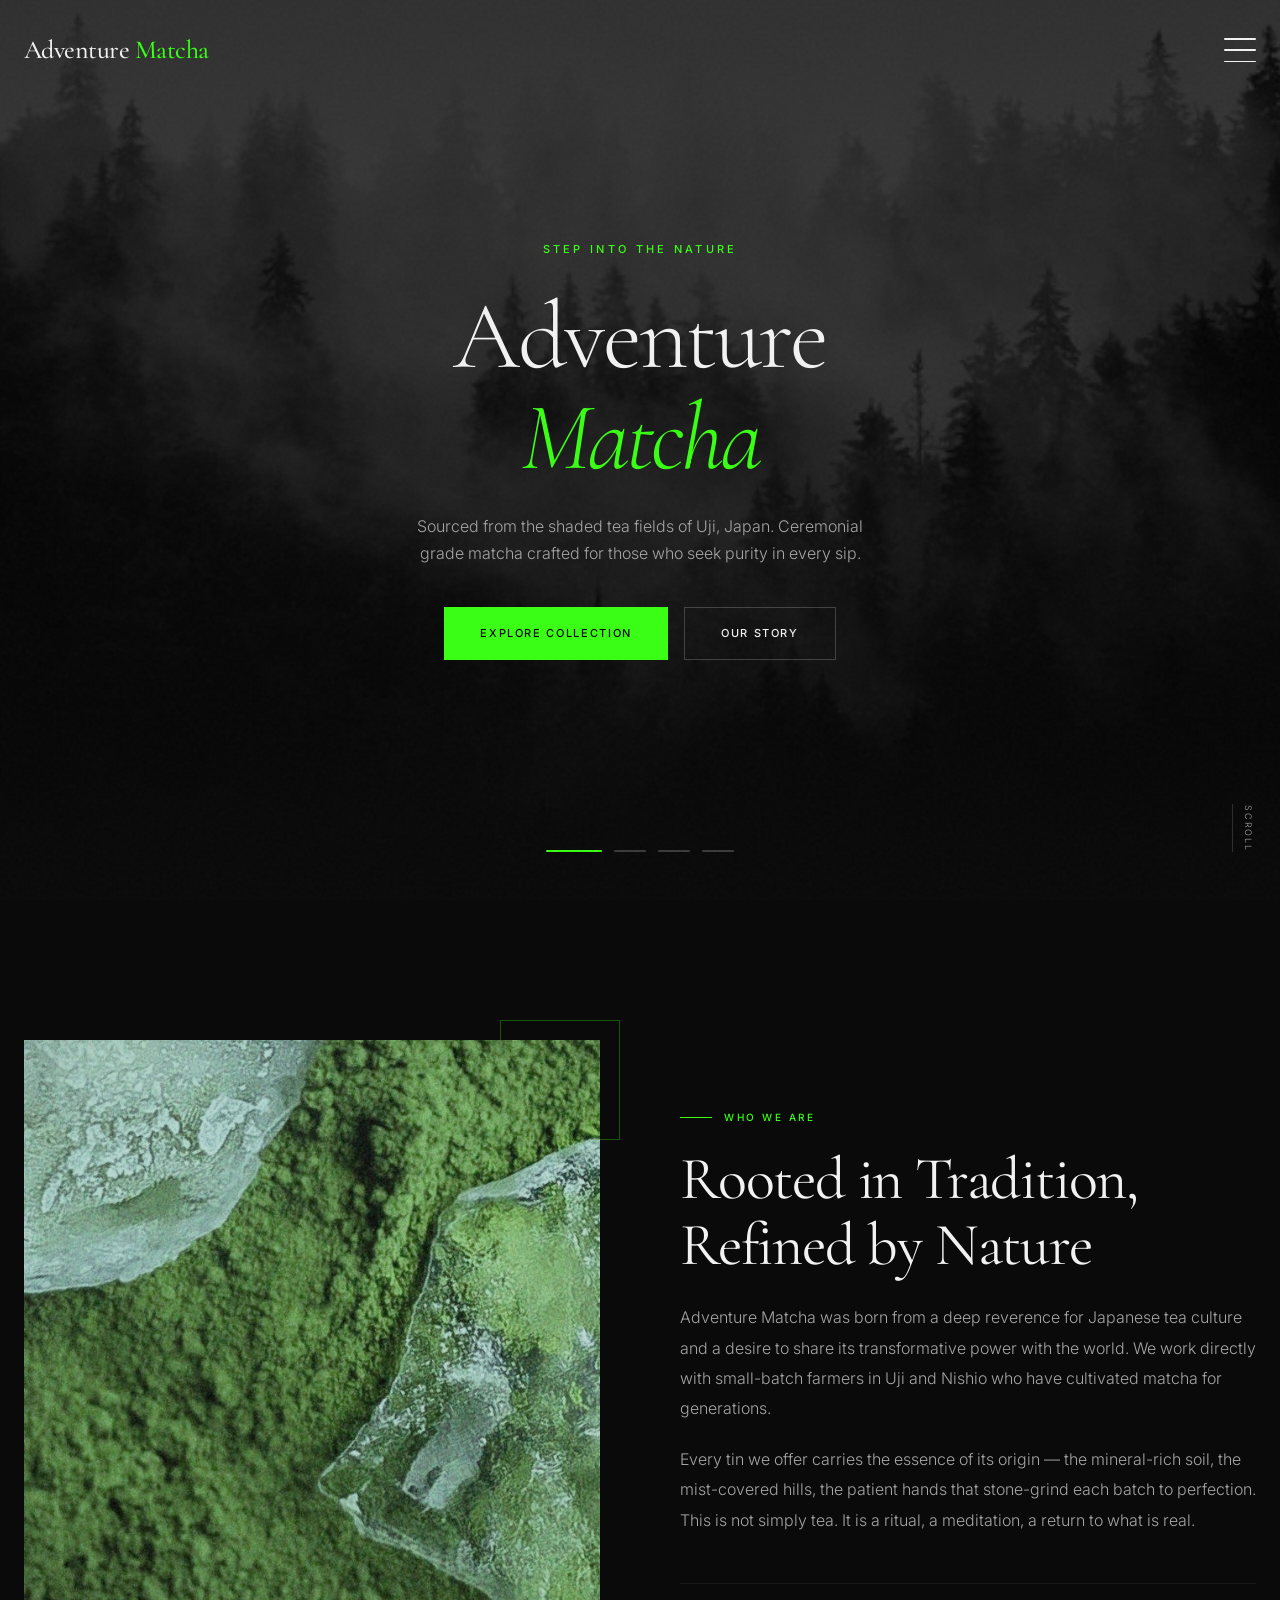
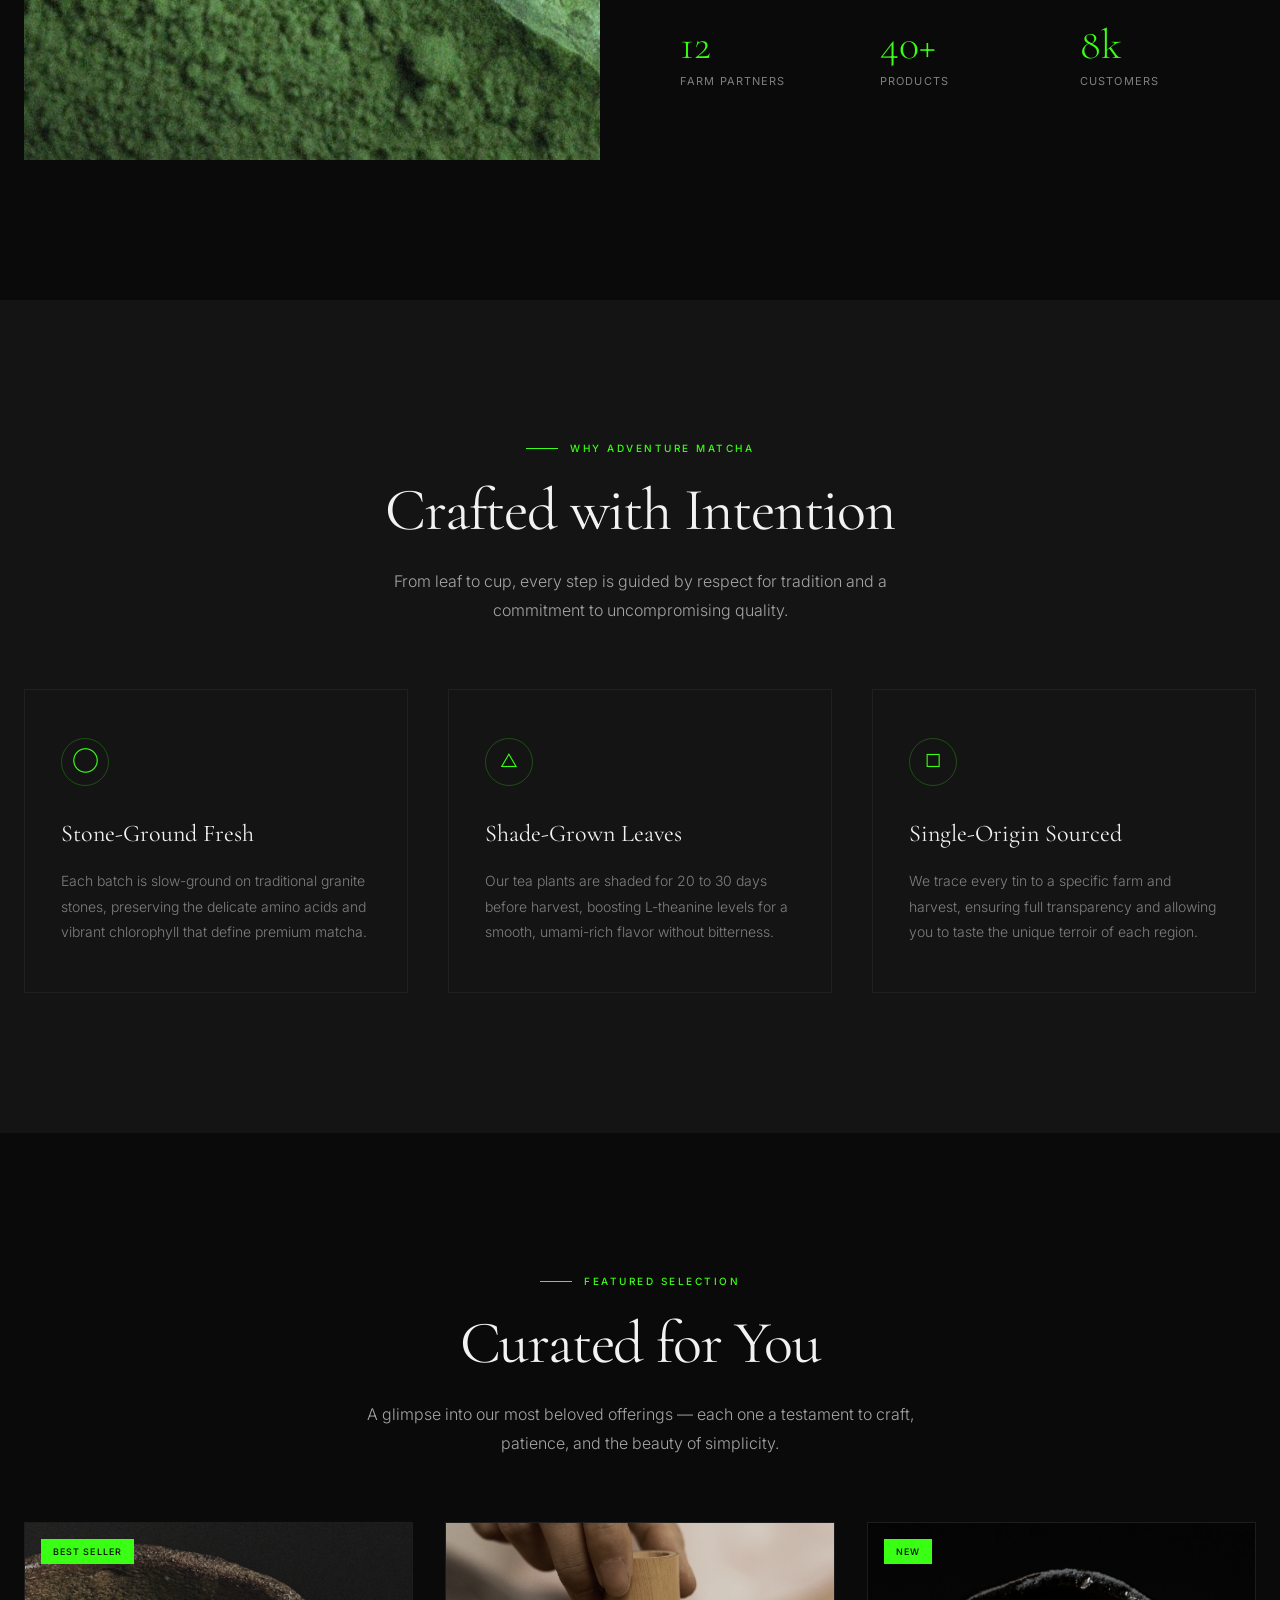
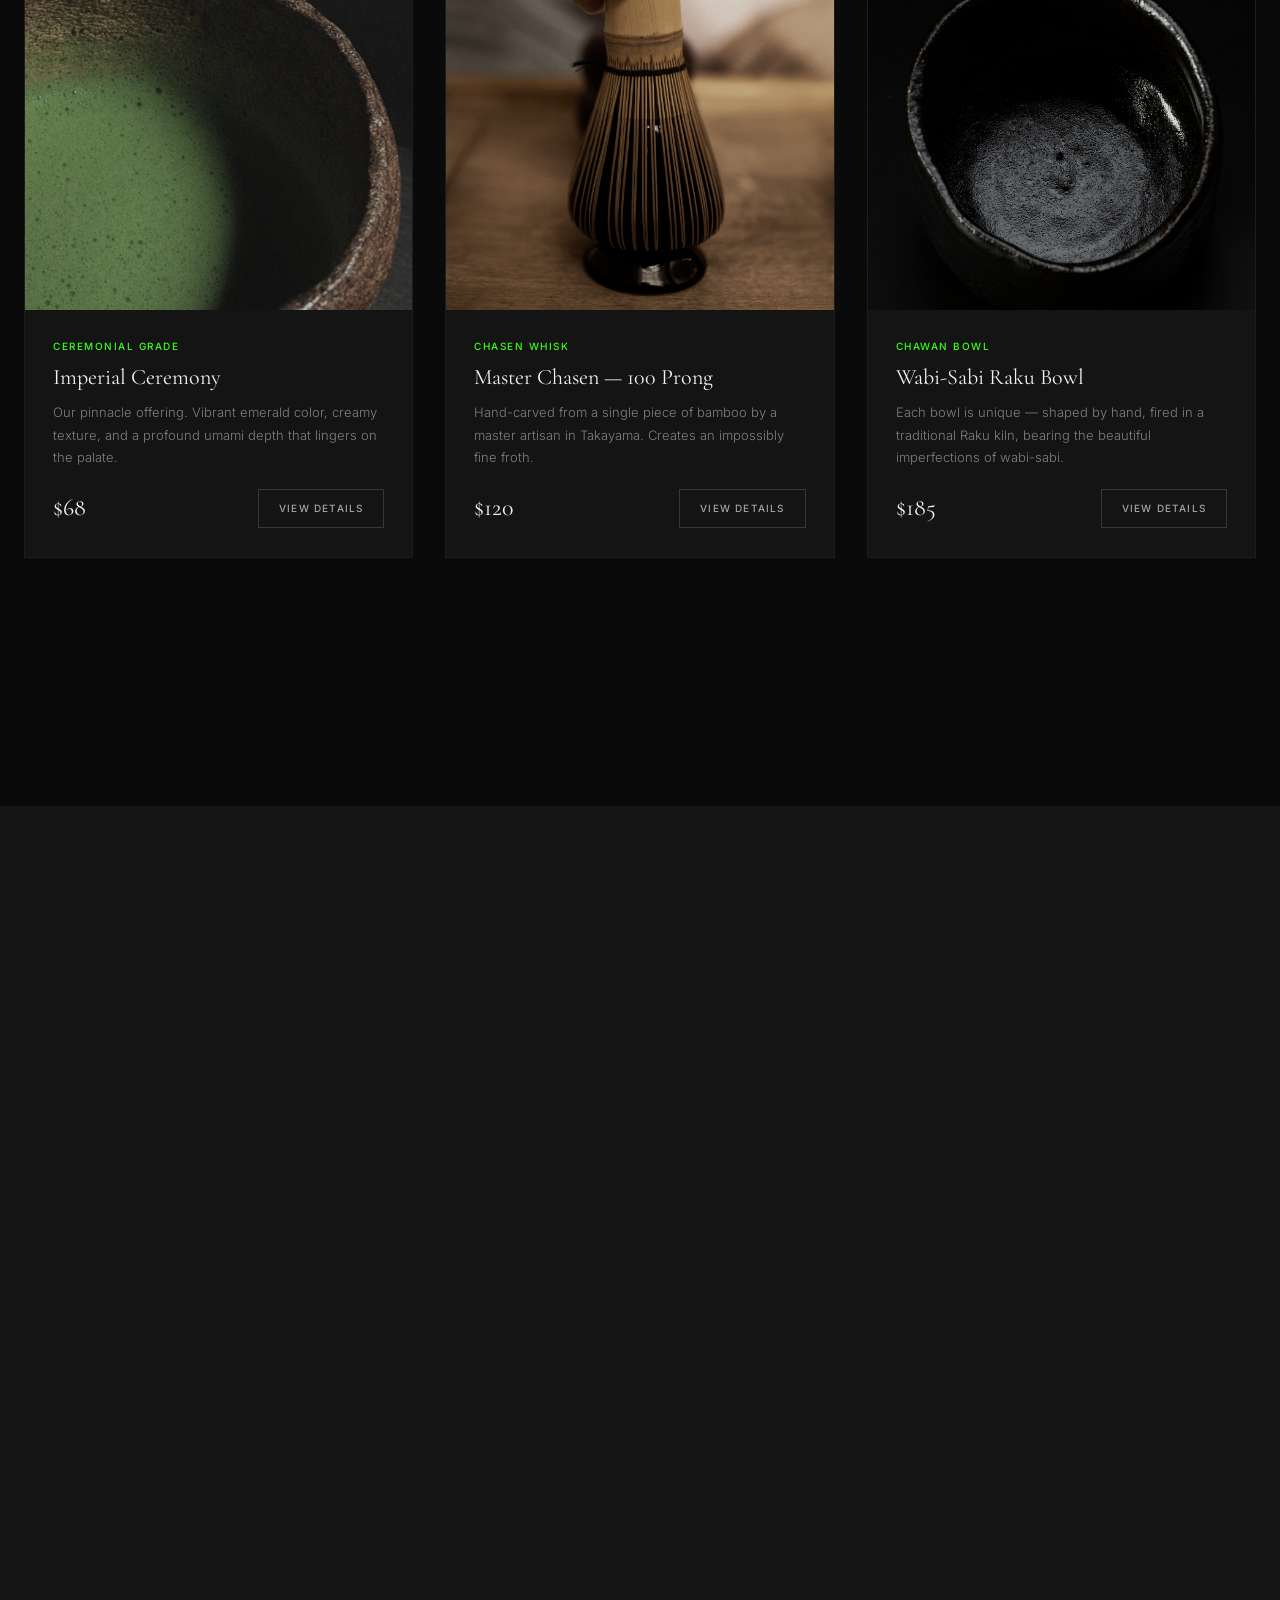
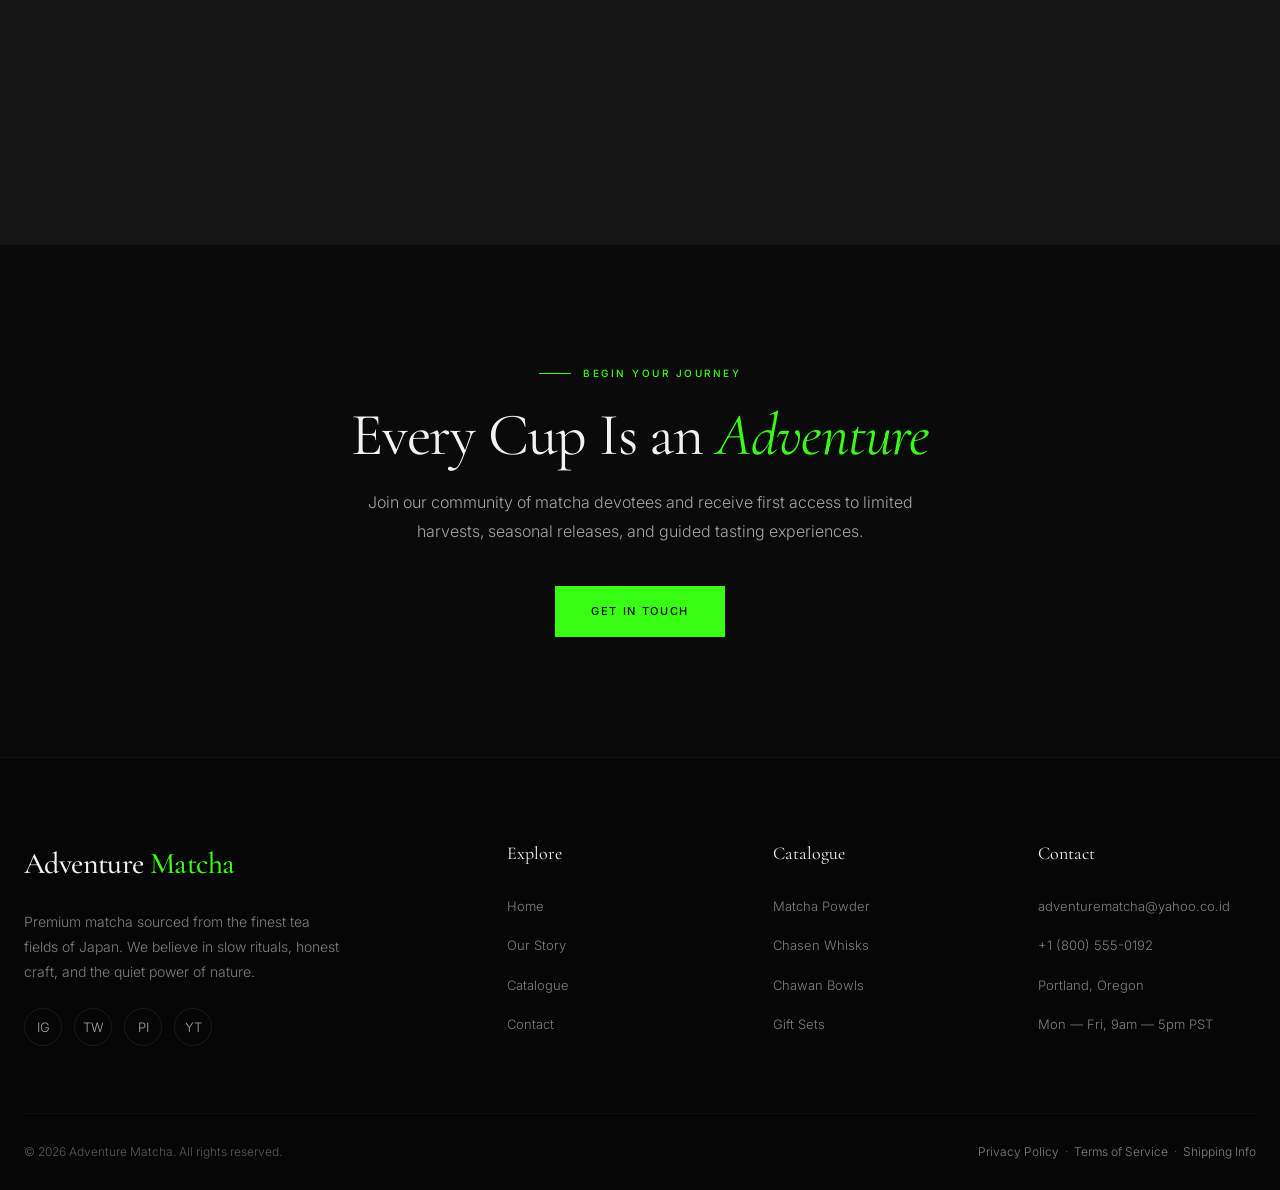
==== commit 37280b6a: "Update index.html" ====
--- a/index.html
+++ b/index.html
@@ -1421,7 +1421,7 @@
         </div>
         <div class="product-card reveal reveal-delay-2">
           <div class="product-image">
-            <img src="https://picsum.photos/seed/chawanbowl/600/600.jpg" alt="Handcrafted Chawan bowl">
+            <img src="img/chawan_1.jpg" alt="Handcrafted Chawan bowl">
             <span class="product-badge">New</span>
           </div>
           <div class="product-info">
